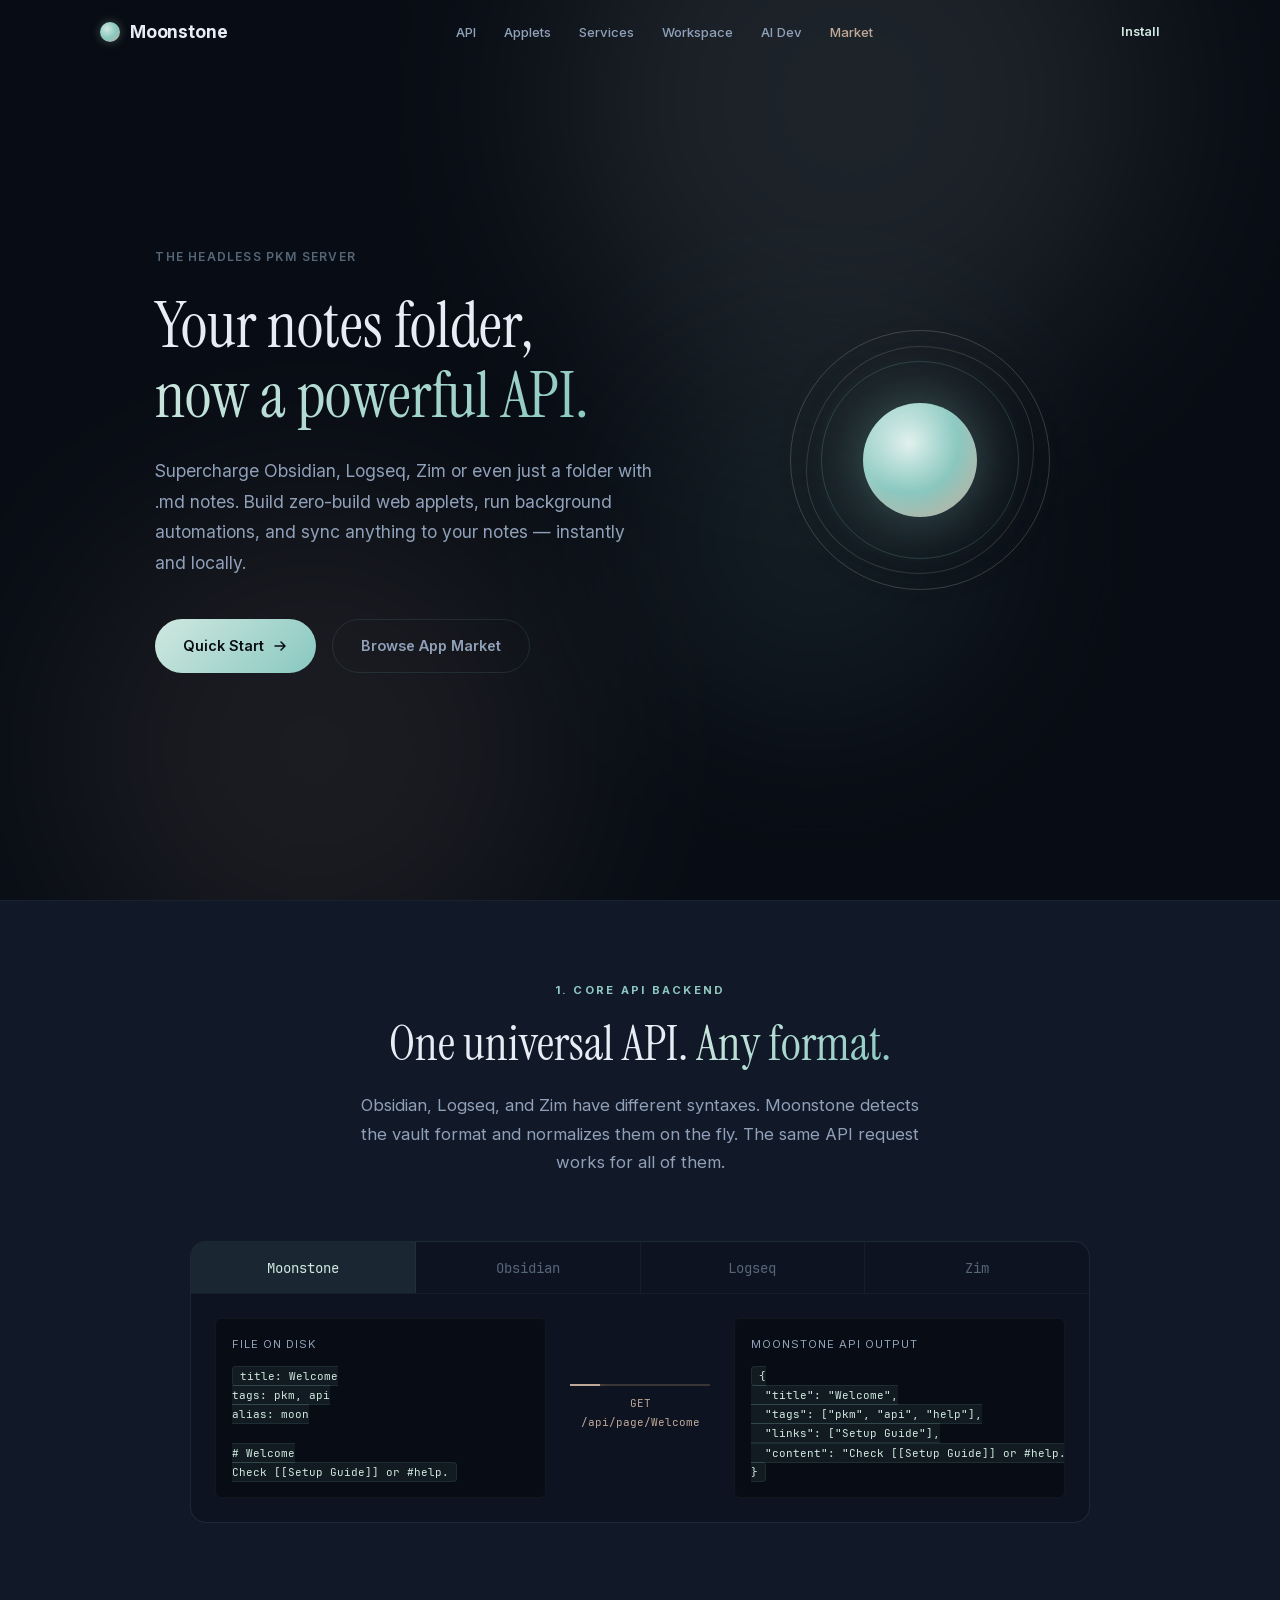
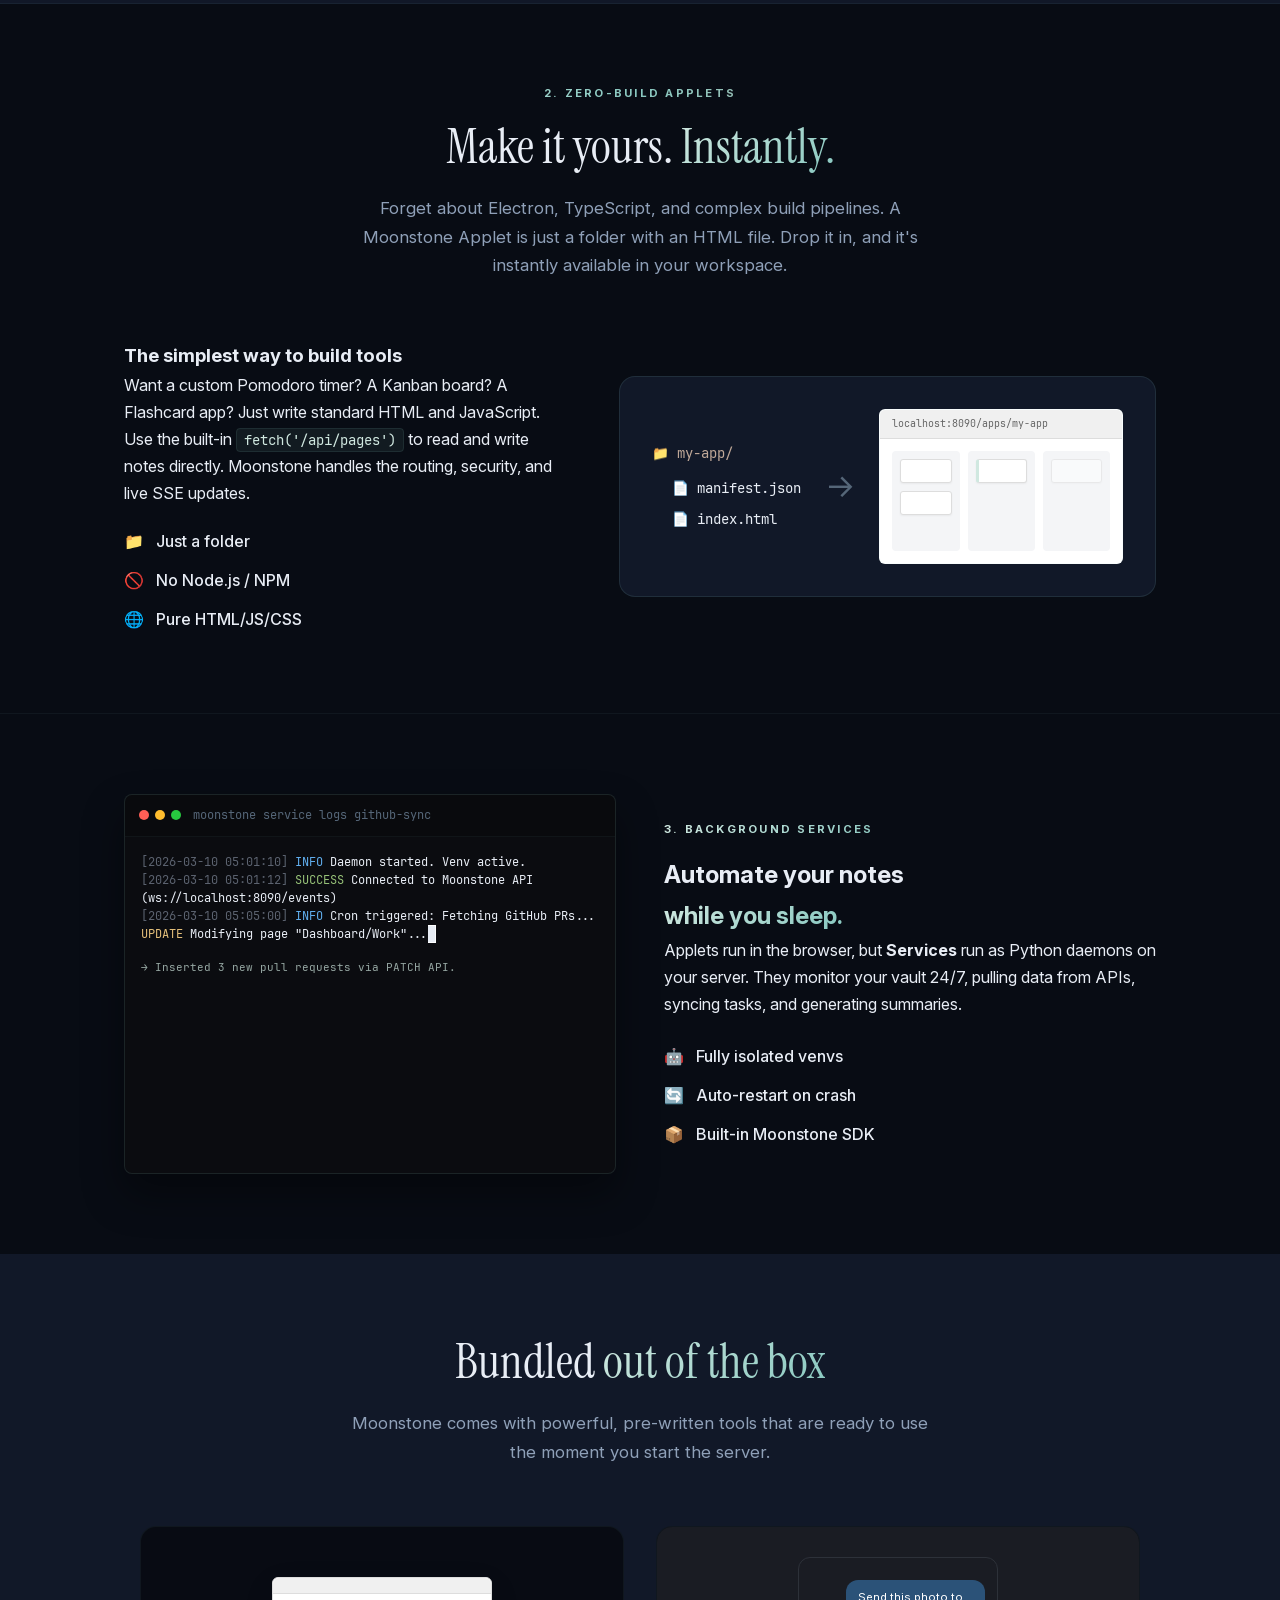
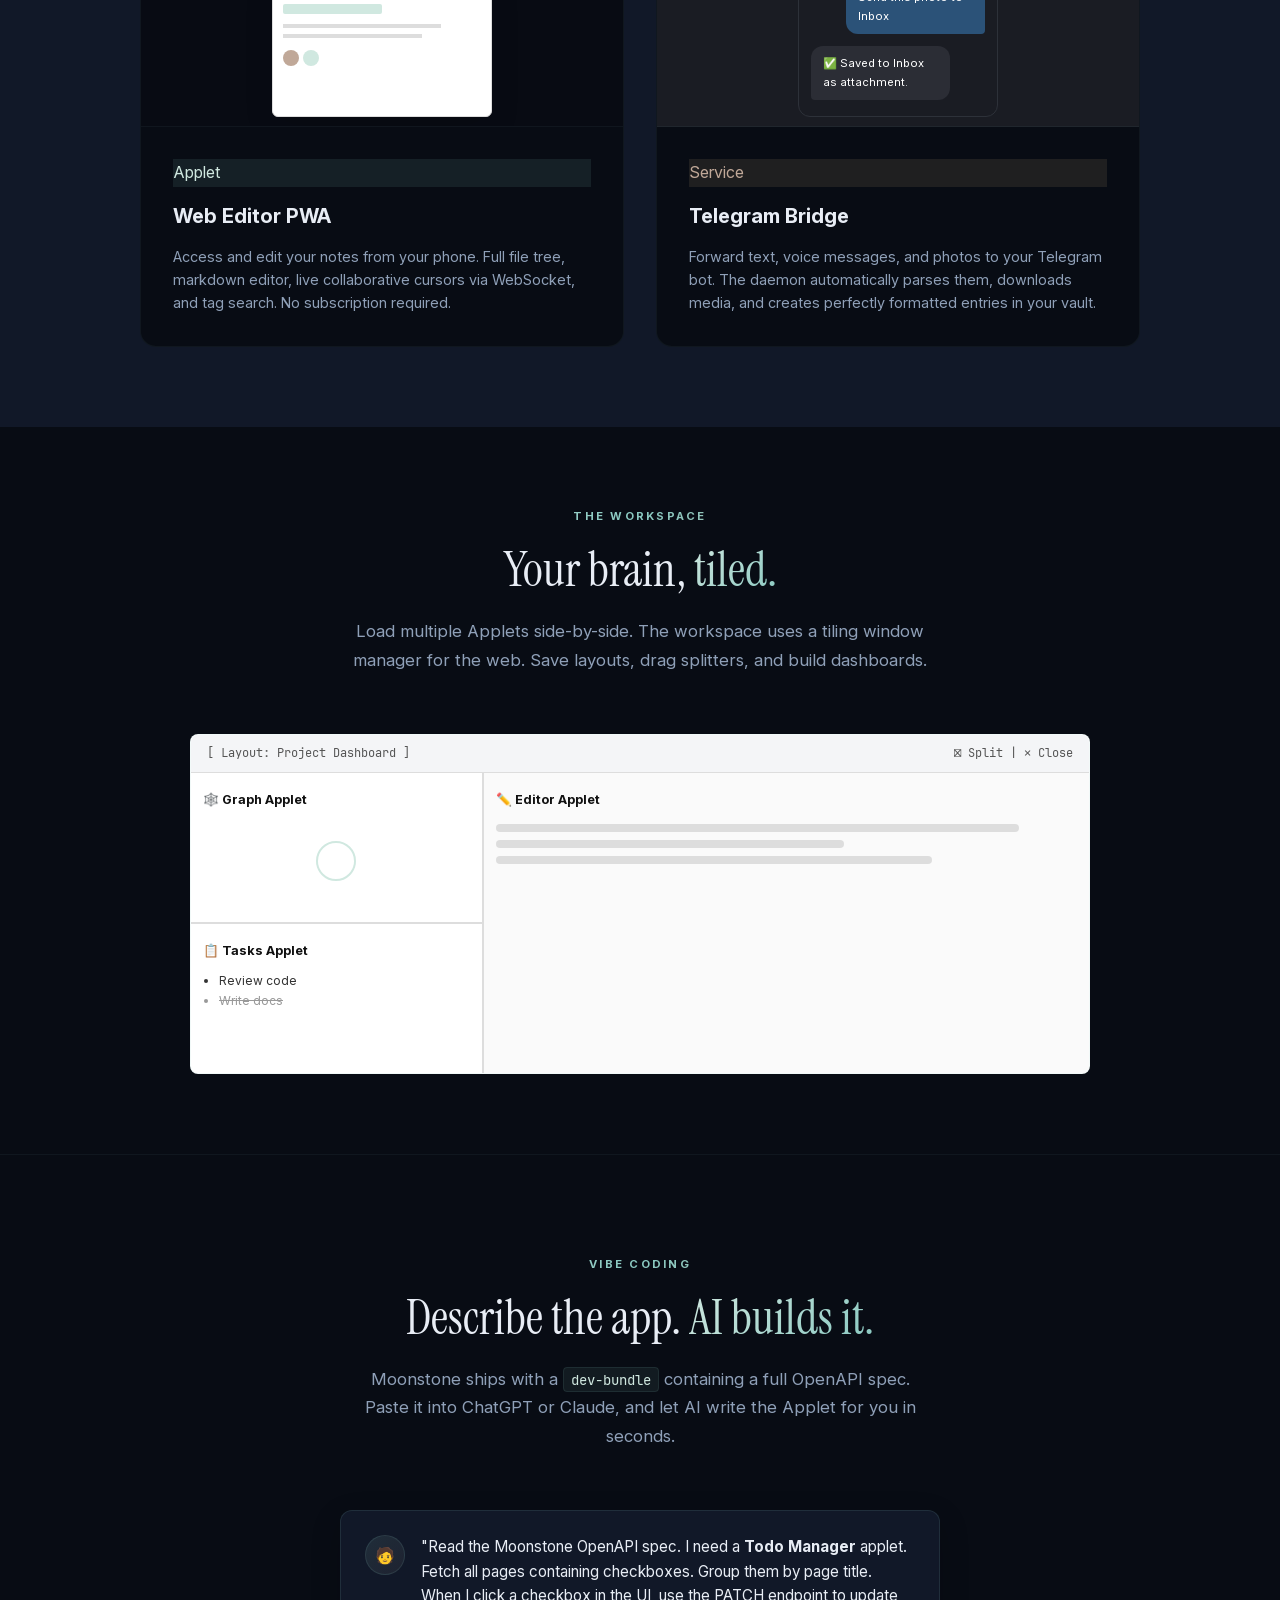
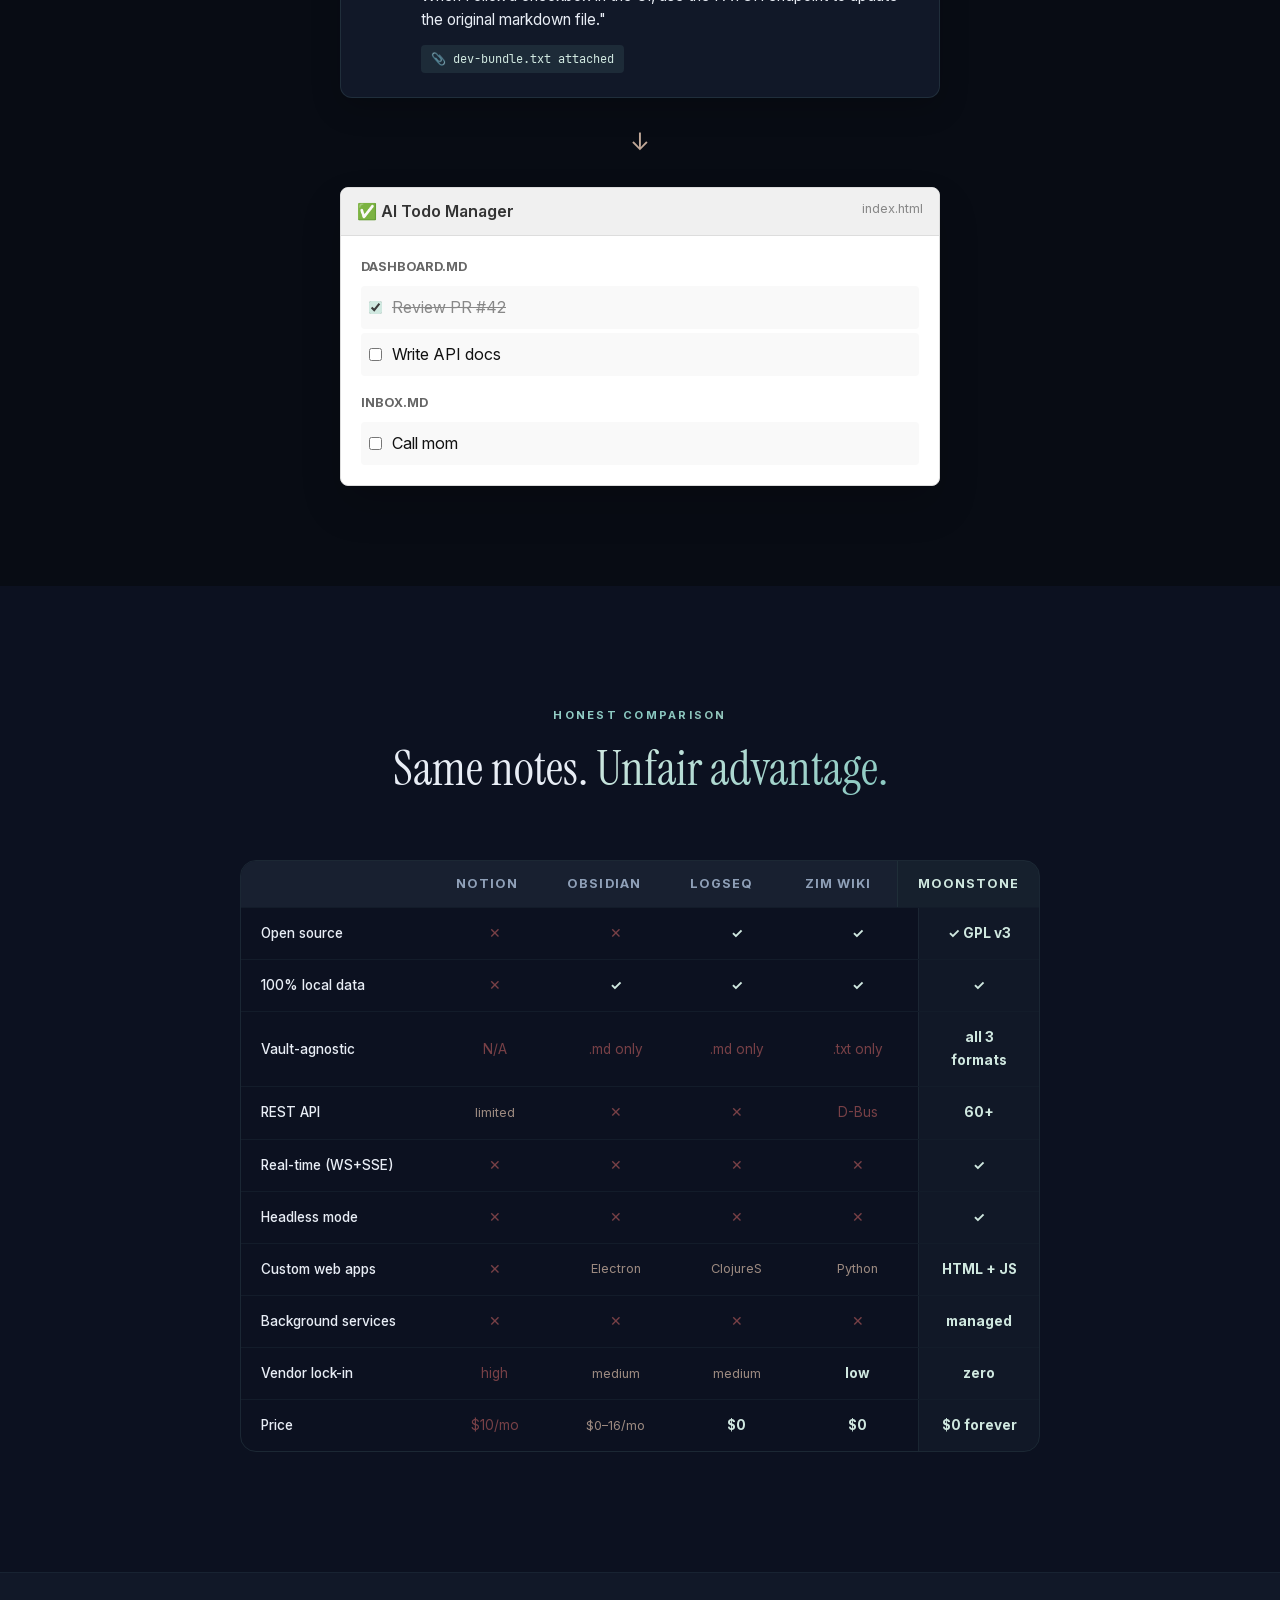
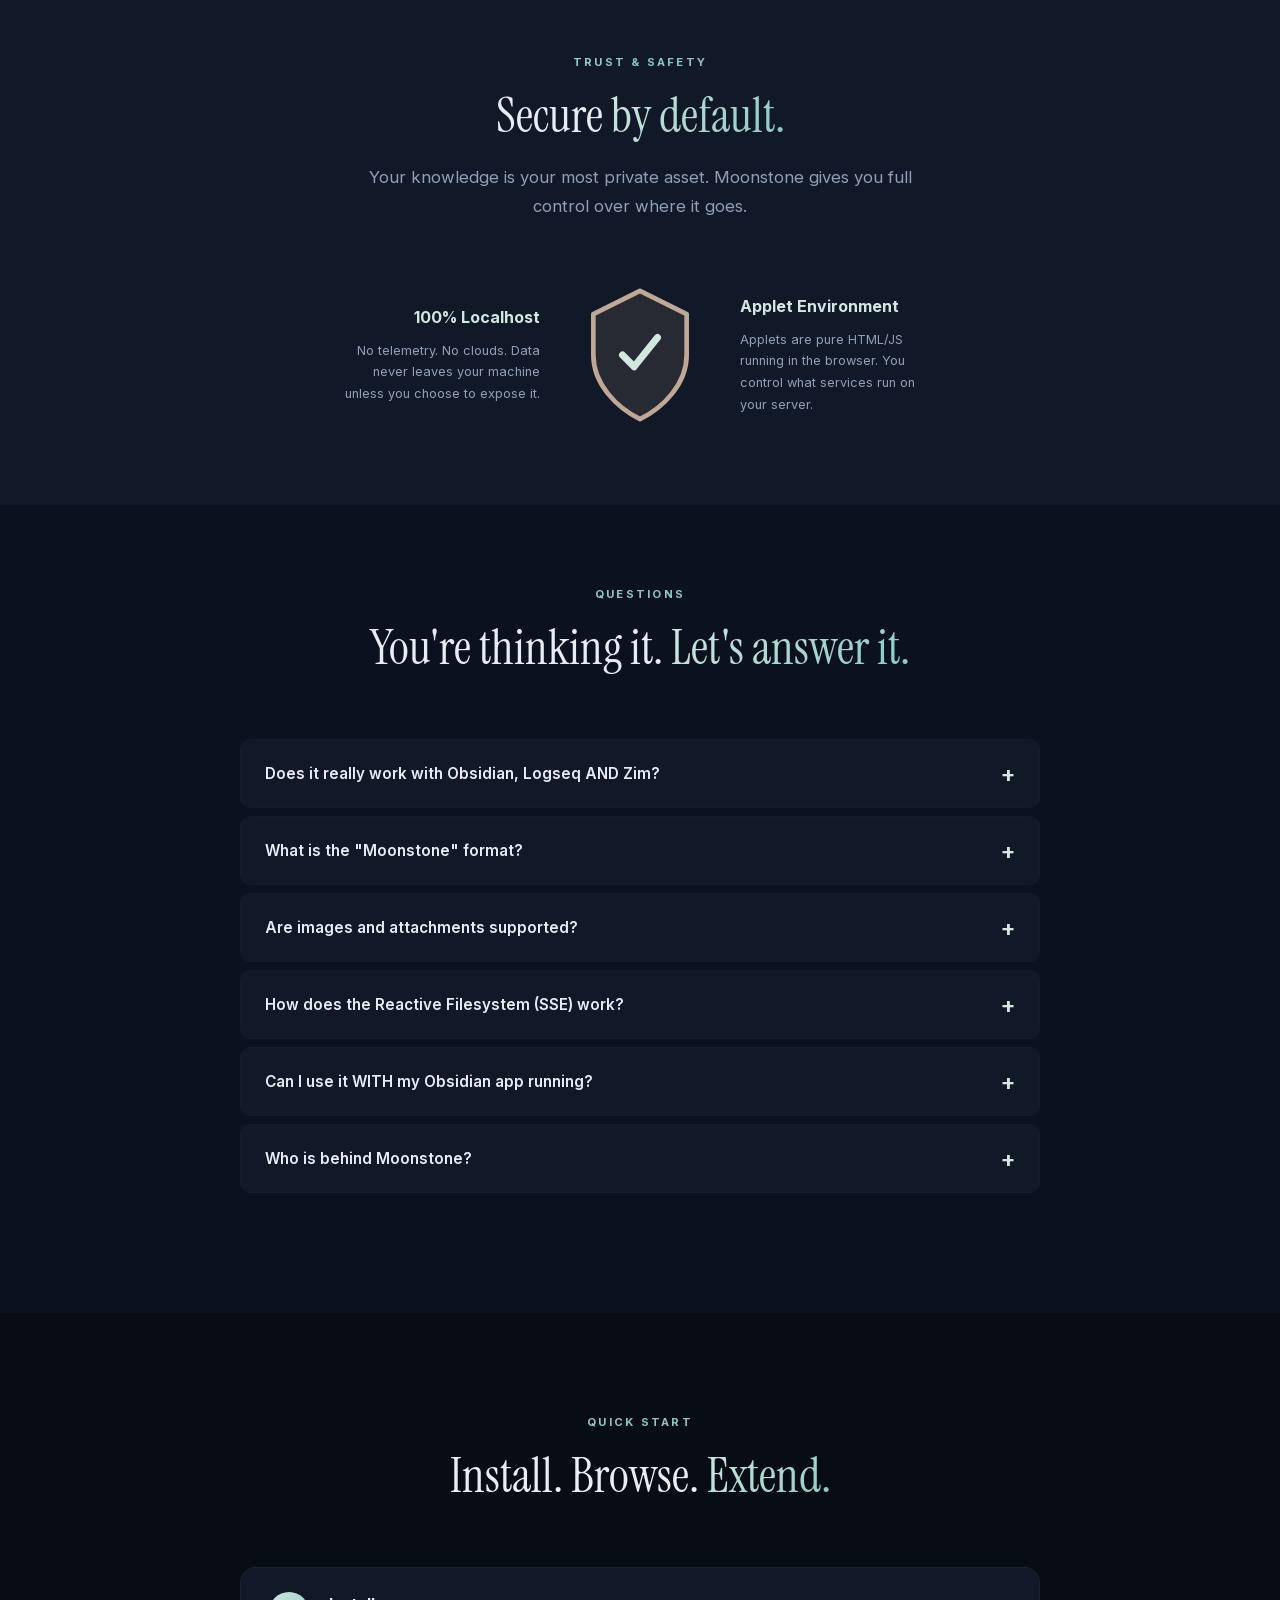
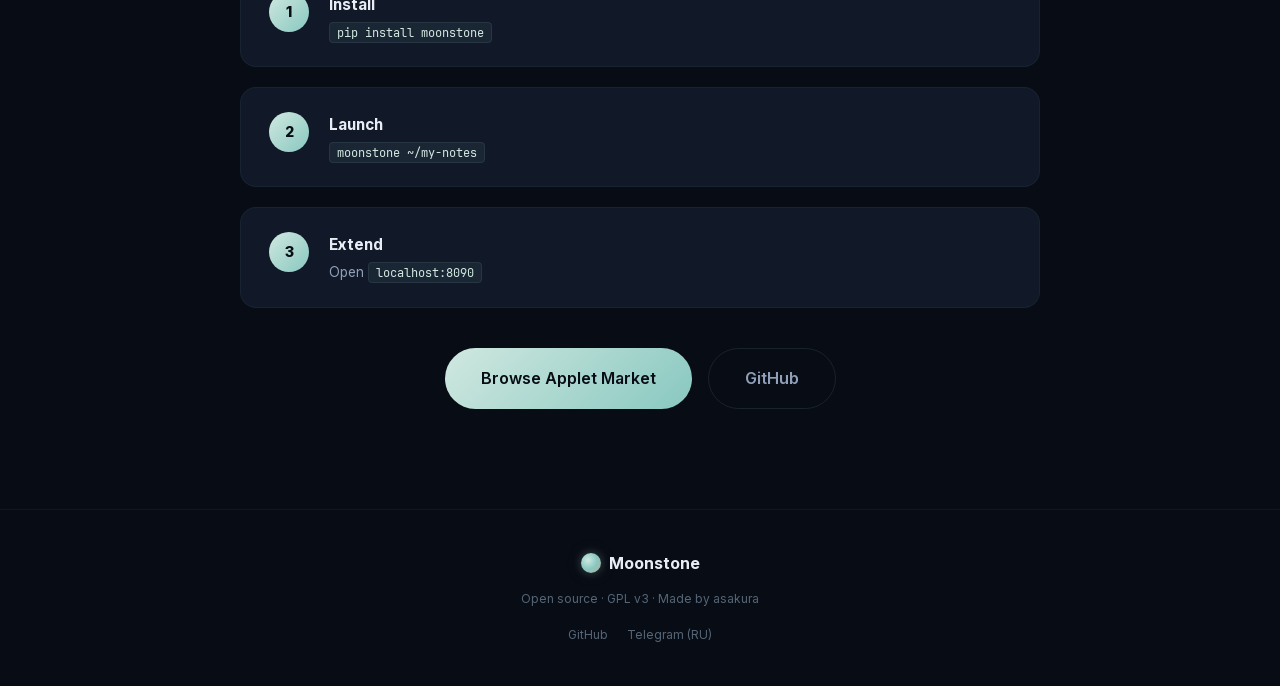
==== index.html @ bc4d9089 "landing page and app market" ====
<!DOCTYPE html>
<html lang="en">
<head>
  <meta charset="UTF-8">
  <meta name="viewport" content="width=device-width, initial-scale=1.0">
  <title>Moonstone — Vault-Agnostic Headless PKM Server</title>
  <meta name="description" content="One REST API for Obsidian, Logseq, and Zim. Headless server with 60+ endpoints, zero-build applets, and background services. Self-hosted, open source, free forever.">
  <link rel="stylesheet" href="css/style.css">
</head>
<body>

  <!-- NAV -->
  <nav class="nav" id="nav">
    <div class="nav-inner">
      <a href="#" class="nav-logo"><span class="moon-mark"></span><span>Moonstone</span></a>
      <ul class="nav-links" id="nav-links">
        <li><a href="#api">API</a></li>
        <li><a href="#applets">Applets</a></li>
        <li><a href="#services">Services</a></li>
        <li><a href="#workspace">Workspace</a></li>
        <li><a href="#ai">AI Dev</a></li>
        <li><a href="market.html" style="color:var(--moon-gold);">Market</a></li>
      </ul>
      <a href="https://github.com/moonstone-app/moonstone" class="nav-cta btn btn-nav">Install</a>
      <button class="nav-toggle" id="nav-toggle" aria-label="Menu">
        <svg viewBox="0 0 24 24"><line x1="3" y1="6" x2="21" y2="6"/><line x1="3" y1="12" x2="21" y2="12"/><line x1="3" y1="18" x2="21" y2="18"/></svg>
      </button>
    </div>
  </nav>

  <!-- HERO (API + APPLETS + SERVICES) -->
  <section class="hero">
    <div class="hero-bg">
      <div class="glow glow--1"></div>
      <div class="glow glow--2"></div>
      <div class="glow glow--3"></div>
    </div>
    <div class="container hero-inner" style="flex-direction: row; text-align: left;">
      <div class="hero-content" style="max-width: 600px;">
        <p class="hero-eyebrow">The Headless PKM Server</p>
        <h1>Your notes folder,<br><span class="shimmer-text">now a powerful API.</span></h1>
        <p class="hero-sub">
          Supercharge Obsidian, Logseq, Zim or even just a folder with .md notes. Build zero-build web applets, run background automations, and sync anything to your notes — instantly and locally.
        </p>
        <div class="hero-actions">
          <a href="#start" class="btn btn-primary">
            Quick Start
            <svg width="16" height="16" viewBox="0 0 16 16" fill="none"><path d="M3 8h10M9 4l4 4-4 4" stroke="currentColor" stroke-width="1.5" stroke-linecap="round" stroke-linejoin="round"/></svg>
          </a>
          <a href="market.html" class="btn btn-ghost">Browse App Market</a>
        </div>
      </div>
      <div class="hero-stone-wrap">
        <div class="moonstone" id="moonstone">
          <div class="stone-ring stone-ring--1"></div>
          <div class="stone-ring stone-ring--2"></div>
          <div class="stone-ring stone-ring--3"></div>
          <div class="stone-core"></div>
          <div class="stone-sheen"></div>
        </div>
      </div>
    </div>
  </section>

  <!-- 1. ОБ API -->
  <section class="format-switcher-sec" id="api">
    <div class="container">
      <div class="section-header reveal">
        <p class="section-label">1. Core API Backend</p>
        <h2 class="section-title">One universal API. <span class="shimmer-text">Any format.</span></h2>
        <p class="section-sub">Obsidian, Logseq, and Zim have different syntaxes. Moonstone detects the vault format and normalizes them on the fly. The same API request works for all of them.</p>
      </div>
      
      <div class="api-switcher reveal">
        <div class="api-switcher-tabs">
          <button class="switcher-tab active" data-format="moonstone">Moonstone</button>
          <button class="switcher-tab" data-format="obsidian">Obsidian</button>
          <button class="switcher-tab" data-format="logseq">Logseq</button>
          <button class="switcher-tab" data-format="zim">Zim</button>
        </div>
        
        <div class="api-switcher-content">
          <div class="api-switcher-file">
            <div class="api-hdr">File on Disk</div>
            <pre class="api-code" id="code-disk"><code>---
tags: [pkm, api]
aliases: [moon]
---
# Welcome
Check [[Setup Guide]] or #help.</code></pre>
          </div>
          <div class="api-switcher-arrow">
            <div class="arrow-path">
               <div class="arrow-dot"></div>
            </div>
            <span>GET /api/page/Welcome</span>
          </div>
          <div class="api-switcher-json">
            <div class="api-hdr">Moonstone API Output</div>
            <pre class="api-code"><code>{
  "title": "Welcome",
  "tags": ["pkm", "api", "help"],
  "links": ["Setup Guide"],
  "content": "Check [[Setup Guide]] or #help."
}</code></pre>
          </div>
        </div>
      </div>
    </div>
  </section>

  <!-- 2. ОБ АППЛЕТАХ -->
  <section class="zero-build-sec" id="applets">
    <div class="container">
      <div class="section-header reveal" style="text-align:center; max-width:800px; margin: 0 auto 60px;">
        <p class="section-label">2. Zero-Build Applets</p>
        <h2 class="section-title">Make it yours. <span class="shimmer-text">Instantly.</span></h2>
        <p class="section-sub">Forget about Electron, TypeScript, and complex build pipelines. A Moonstone Applet is just a folder with an HTML file. Drop it in, and it's instantly available in your workspace.</p>
      </div>
      
      <div class="zero-grid reveal">
        <div class="zero-text">
          <h3>The simplest way to build tools</h3>
          <p>Want a custom Pomodoro timer? A Kanban board? A Flashcard app? Just write standard HTML and JavaScript. Use the built-in <code>fetch('/api/pages')</code> to read and write notes directly. Moonstone handles the routing, security, and live SSE updates.</p>
          <ul class="demo-bullets" style="margin-top:20px;">
            <li><span class="icon">📁</span> Just a folder</li>
            <li><span class="icon">🚫</span> No Node.js / NPM</li>
            <li><span class="icon">🌐</span> Pure HTML/JS/CSS</li>
          </ul>
        </div>
        <div class="zero-anim">
          <div class="zero-folder">
            <div class="folder-icon">📁 my-app/</div>
            <div class="folder-file">📄 manifest.json</div>
            <div class="folder-file">📄 index.html</div>
          </div>
          <div class="zero-arrow">→</div>
          <div class="zero-browser">
            <div class="browser-hdr">localhost:8090/apps/my-app</div>
            <div class="browser-ui">
               <div class="kanban-mock">
                 <div class="k-col"><div class="k-c"></div><div class="k-c"></div></div>
                 <div class="k-col"><div class="k-c k-hl"></div></div>
                 <div class="k-col"><div class="k-c k-dim"></div></div>
               </div>
            </div>
          </div>
        </div>
      </div>
    </div>
  </section>

  <!-- 3. О СЕРВИСАХ -->
  <section class="demo-split" id="services" style="border-top: 1px solid var(--border);">
    <div class="container">
      <div class="demo-split-grid reveal" style="direction: rtl;">
        <!-- Текст справа (direction rtl / ltr hack) -->
        <div class="demo-split-text" style="direction: ltr;">
          <p class="section-label">3. Background Services</p>
          <h2>Automate your notes <br><span class="shimmer-text">while you sleep.</span></h2>
          <p>
            Applets run in the browser, but <strong>Services</strong> run as Python daemons on your server. They monitor your vault 24/7, pulling data from APIs, syncing tasks, and generating summaries.
          </p>
          <ul class="demo-bullets">
            <li><span class="icon">🤖</span> Fully isolated venvs</li>
            <li><span class="icon">🔄</span> Auto-restart on crash</li>
            <li><span class="icon">📦</span> Built-in Moonstone SDK</li>
          </ul>
        </div>
        
        <div class="demo-split-visual" style="direction: ltr;">
          <!-- Сервисный терминал -->
          <div class="demo-window demo-term" style="width: 100%; height: 100%; top:0; left:0; position:relative; background:#0b0c10;">
            <div class="demo-window-hdr"><div class="demo-dots"><span></span><span></span><span></span></div><span>moonstone service logs github-sync</span></div>
            <div class="demo-window-body" style="font-size: 0.75rem;">
              <div class="code-line"><span style="color:#5c6370">[2026-03-10 05:01:10]</span> <span style="color:#61afef">INFO</span> Daemon started. Venv active.</div>
              <div class="code-line"><span style="color:#5c6370">[2026-03-10 05:01:12]</span> <span style="color:#98c379">SUCCESS</span> Connected to Moonstone API (ws://localhost:8090/events)</div>
              <div class="code-line"><span style="color:#5c6370">[2026-03-10 05:05:00]</span> <span style="color:#61afef">INFO</span> Cron triggered: Fetching GitHub PRs...</div>
              <div class="code-line type-anim" style="animation-duration: 3s;"><span style="color:#e5c07b">UPDATE</span> Modifying page "Dashboard/Work"...<span class="cursor">█</span></div>
              <div class="code-line cmd-status" style="animation: appear 3s infinite;">→ Inserted 3 new pull requests via PATCH API.</div>
            </div>
          </div>
        </div>
      </div>
    </div>
  </section>

  <!-- КАРТОЧКИ ОВЕРВЬЮ -->
  <section class="overview-sec" style="padding: 80px 0; background: var(--bg-card);">
    <div class="container">
      <div class="section-header reveal" style="text-align:center; max-width:800px; margin: 0 auto 60px;">
        <h2 class="section-title">Bundled <span class="shimmer-text">out of the box</span></h2>
        <p class="section-sub">Moonstone comes with powerful, pre-written tools that are ready to use the moment you start the server.</p>
      </div>

      <div class="overview-grid reveal">
        <!-- Карточка 1 -->
        <div class="overview-card">
          <div class="overview-visual">
            <div class="mock-browser-mini">
               <div class="mock-hdr"></div>
               <div class="mock-body" style="padding:10px;">
                 <div style="width:50%;height:10px;background:var(--moon-ice);margin-bottom:10px;border-radius:2px;"></div>
                 <div style="width:80%;height:4px;background:#ddd;margin-bottom:6px;"></div>
                 <div style="width:70%;height:4px;background:#ddd;margin-bottom:12px;"></div>
                 <div style="display:flex; gap:4px;">
                    <div style="width:16px;height:16px;background:var(--moon-gold);border-radius:50%;"></div>
                    <div style="width:16px;height:16px;background:var(--moon-ice);border-radius:50%;"></div>
                 </div>
               </div>
            </div>
          </div>
          <div class="overview-info">
            <span class="badge" style="background:rgba(136,200,192,0.1); color:var(--moon-ice);">Applet</span>
            <h3>Web Editor PWA</h3>
            <p>Access and edit your notes from your phone. Full file tree, markdown editor, live collaborative cursors via WebSocket, and tag search. No subscription required.</p>
          </div>
        </div>

        <!-- Карточка 2 -->
        <div class="overview-card">
          <div class="overview-visual" style="background:#1a1c23;">
            <div class="mock-tg-mini">
              <div class="tg-msg tg-out">Send this photo to Inbox</div>
              <div class="tg-msg tg-in">✅ Saved to Inbox as attachment.</div>
            </div>
          </div>
          <div class="overview-info">
            <span class="badge" style="background:rgba(230,190,138,0.1); color:var(--moon-gold);">Service</span>
            <h3>Telegram Bridge</h3>
            <p>Forward text, voice messages, and photos to your Telegram bot. The daemon automatically parses them, downloads media, and creates perfectly formatted entries in your vault.</p>
          </div>
        </div>
      </div>
    </div>
  </section>

  <!-- О WORKSPACE (Тайлы) -->
  <section class="workspace-sec" id="workspace" style="padding: 80px 0;">
    <div class="container">
      <div class="section-header reveal" style="text-align:center; max-width:800px; margin: 0 auto 60px;">
        <p class="section-label">The Workspace</p>
        <h2 class="section-title">Your brain, <span class="shimmer-text">tiled.</span></h2>
        <p class="section-sub">Load multiple Applets side-by-side. The workspace uses a tiling window manager for the web. Save layouts, drag splitters, and build dashboards.</p>
      </div>

      <div class="workspace-visual reveal" style="max-width: 900px; margin: 0 auto; border: 1px solid var(--border-lit); border-radius: 8px; background: #fff; overflow:hidden;">
        <!-- Toolbar -->
        <div style="background: #f4f5f7; padding: 8px 16px; display: flex; justify-content: space-between; border-bottom: 1px solid #ddd; font-family: var(--mono); font-size: 0.75rem; color: #555;">
          <div>[ Layout: Project Dashboard ]</div>
          <div>⊞ Split | ✕ Close</div>
        </div>
        <!-- Grid -->
        <div style="display:flex; height: 300px;">
          <!-- Left Col -->
          <div style="flex: 1; border-right: 2px solid #ddd; display: flex; flex-direction: column;">
            <div style="flex: 1; border-bottom: 2px solid #ddd; padding: 12px;">
              <strong style="font-family:var(--sans); font-size:0.8rem; color:#111;">🕸️ Graph Applet</strong>
              <div style="margin-top:12px; display:flex; justify-content:center; align-items:center; height:60%;">
                <div style="width:40px;height:40px;border-radius:50%;border:2px solid var(--moon-ice);"></div>
              </div>
            </div>
            <div style="flex: 1; padding: 12px;">
              <strong style="font-family:var(--sans); font-size:0.8rem; color:#111;">📋 Tasks Applet</strong>
              <ul style="margin-top:8px; padding-left:16px; font-size:0.75rem; color:#333;"><li>Review code</li><li style="text-decoration:line-through; color:#999;">Write docs</li></ul>
            </div>
          </div>
          <!-- Right Col -->
          <div style="flex: 2; padding: 12px; background: #fafafa;">
             <strong style="font-family:var(--sans); font-size:0.8rem; color:#111;">✏️ Editor Applet</strong>
             <div style="margin-top:12px; width:90%; height:8px; background:#ddd; border-radius:4px;"></div>
             <div style="margin-top:8px; width:60%; height:8px; background:#ddd; border-radius:4px;"></div>
             <div style="margin-top:8px; width:75%; height:8px; background:#ddd; border-radius:4px;"></div>
          </div>
        </div>
      </div>
    </div>
  </section>


  <!-- AI GEN (dev-bundle) -->
  <section class="vibe" id="ai" style="padding: 100px 0; border-top: 1px solid var(--border);">
    <div class="container">
      <div class="section-header reveal" style="text-align:center; max-width:800px; margin: 0 auto;">
        <p class="section-label">Vibe Coding</p>
        <h2 class="section-title">Describe the app. <span class="shimmer-text">AI builds it.</span></h2>
        <p class="section-sub">Moonstone ships with a <code>dev-bundle</code> containing a full OpenAPI spec. Paste it into ChatGPT or Claude, and let AI write the Applet for you in seconds.</p>
      </div>

      <div class="ai-visual-wrap reveal" style="margin-top: 60px; display: flex; flex-direction: column; align-items: center; gap: 24px;">
        <!-- Chat Prompt -->
        <div style="background: var(--bg-card); border: 1px solid var(--border-lit); border-radius: 12px; padding: 24px; max-width: 600px; width: 100%; box-shadow: 0 10px 30px rgba(0,0,0,0.2);">
          <div style="display: flex; gap: 16px; align-items: flex-start;">
            <div class="vibe-avatar" style="width: 40px; height: 40px; font-size: 1rem;">🧑</div>
            <div>
              <p style="font-size: 0.95rem; color: var(--text); line-height: 1.6;">
                "Read the Moonstone OpenAPI spec. I need a <strong>Todo Manager</strong> applet. Fetch all pages containing checkboxes. Group them by page title. When I click a checkbox in the UI, use the PATCH endpoint to update the original markdown file."
              </p>
              <div style="margin-top: 12px; display: inline-flex; align-items: center; gap: 6px; background: rgba(136,200,192,0.1); color: var(--moon-ice); padding: 4px 10px; border-radius: 4px; font-size: 0.75rem; font-family: var(--mono);">
                📎 dev-bundle.txt attached
              </div>
            </div>
          </div>
        </div>
        
        <!-- Arrow -->
        <div style="color: var(--moon-gold); font-size: 1.5rem; animation: slide-down 1.5s infinite;">↓</div>
        
        <!-- Generated Applet Mockup -->
        <div style="background: #fff; border-radius: 8px; border: 1px solid #ddd; max-width: 600px; width: 100%; overflow: hidden; box-shadow: 0 20px 40px rgba(0,0,0,0.15);">
          <div style="background: #f0f0f0; padding: 10px 16px; border-bottom: 1px solid #ddd; font-family: var(--sans); font-weight: 600; color: #333; display: flex; justify-content: space-between;">
            <span>✅ AI Todo Manager</span>
            <span style="font-size: 0.8rem; color: #888; font-weight: normal;">index.html</span>
          </div>
          <div style="padding: 20px; color: #111;">
            <div style="margin-bottom: 16px;">
              <div style="font-size: 0.8rem; color: #666; font-weight: bold; text-transform: uppercase; margin-bottom: 8px;">Dashboard.md</div>
              <label style="display: flex; align-items: center; gap: 10px; padding: 8px; background: #f9f9f9; border-radius: 4px; margin-bottom: 4px; cursor: pointer;">
                <input type="checkbox" checked style="accent-color: var(--moon-ice);"> <span style="text-decoration: line-through; color: #888;">Review PR #42</span>
              </label>
              <label style="display: flex; align-items: center; gap: 10px; padding: 8px; background: #f9f9f9; border-radius: 4px; cursor: pointer;">
                <input type="checkbox"> <span>Write API docs</span>
              </label>
            </div>
            <div>
              <div style="font-size: 0.8rem; color: #666; font-weight: bold; text-transform: uppercase; margin-bottom: 8px;">Inbox.md</div>
              <label style="display: flex; align-items: center; gap: 10px; padding: 8px; background: #f9f9f9; border-radius: 4px; cursor: pointer;">
                <input type="checkbox"> <span>Call mom</span>
              </label>
            </div>
          </div>
        </div>
      </div>
    </div>
  </section>

  <!-- COMPARISON -->
  <section class="compare" id="compare">
    <div class="container">
      <div class="section-header reveal">
        <p class="section-label">Honest comparison</p>
        <h2 class="section-title">Same notes. <span class="shimmer-text">Unfair advantage.</span></h2>
      </div>
      <div class="compare-table compare-table-5col reveal">
        <div class="compare-row compare-header">
          <div class="compare-cell compare-feature"></div>
          <div class="compare-cell">Notion</div>
          <div class="compare-cell">Obsidian</div>
          <div class="compare-cell">Logseq</div>
          <div class="compare-cell">Zim Wiki</div>
          <div class="compare-cell compare-hl">Moonstone</div>
        </div>
        <div class="compare-row"><div class="compare-cell compare-feature">Open source</div><div class="compare-cell"><span class="x">✕</span></div><div class="compare-cell"><span class="x">✕</span></div><div class="compare-cell"><span class="ok">✓</span></div><div class="compare-cell"><span class="ok">✓</span></div><div class="compare-cell compare-hl"><span class="ok">✓ GPL v3</span></div></div>
        <div class="compare-row"><div class="compare-cell compare-feature">100% local data</div><div class="compare-cell"><span class="x">✕</span></div><div class="compare-cell"><span class="ok">✓</span></div><div class="compare-cell"><span class="ok">✓</span></div><div class="compare-cell"><span class="ok">✓</span></div><div class="compare-cell compare-hl"><span class="ok">✓</span></div></div>
        <div class="compare-row"><div class="compare-cell compare-feature">Vault-agnostic</div><div class="compare-cell"><span class="x">N/A</span></div><div class="compare-cell"><span class="x">.md only</span></div><div class="compare-cell"><span class="x">.md only</span></div><div class="compare-cell"><span class="x">.txt only</span></div><div class="compare-cell compare-hl"><span class="ok">all 3 formats</span></div></div>
        <div class="compare-row"><div class="compare-cell compare-feature">REST API</div><div class="compare-cell"><span class="mid">limited</span></div><div class="compare-cell"><span class="x">✕</span></div><div class="compare-cell"><span class="x">✕</span></div><div class="compare-cell"><span class="x">D-Bus</span></div><div class="compare-cell compare-hl"><span class="ok">60+</span></div></div>
        <div class="compare-row"><div class="compare-cell compare-feature">Real-time (WS+SSE)</div><div class="compare-cell"><span class="x">✕</span></div><div class="compare-cell"><span class="x">✕</span></div><div class="compare-cell"><span class="x">✕</span></div><div class="compare-cell"><span class="x">✕</span></div><div class="compare-cell compare-hl"><span class="ok">✓</span></div></div>
        <div class="compare-row"><div class="compare-cell compare-feature">Headless mode</div><div class="compare-cell"><span class="x">✕</span></div><div class="compare-cell"><span class="x">✕</span></div><div class="compare-cell"><span class="x">✕</span></div><div class="compare-cell"><span class="x">✕</span></div><div class="compare-cell compare-hl"><span class="ok">✓</span></div></div>
        <div class="compare-row"><div class="compare-cell compare-feature">Custom web apps</div><div class="compare-cell"><span class="x">✕</span></div><div class="compare-cell"><span class="mid">Electron</span></div><div class="compare-cell"><span class="mid">ClojureS</span></div><div class="compare-cell"><span class="mid">Python</span></div><div class="compare-cell compare-hl"><span class="ok">HTML + JS</span></div></div>
        <div class="compare-row"><div class="compare-cell compare-feature">Background services</div><div class="compare-cell"><span class="x">✕</span></div><div class="compare-cell"><span class="x">✕</span></div><div class="compare-cell"><span class="x">✕</span></div><div class="compare-cell"><span class="x">✕</span></div><div class="compare-cell compare-hl"><span class="ok">managed</span></div></div>
        <div class="compare-row"><div class="compare-cell compare-feature">Vendor lock-in</div><div class="compare-cell"><span class="x">high</span></div><div class="compare-cell"><span class="mid">medium</span></div><div class="compare-cell"><span class="mid">medium</span></div><div class="compare-cell"><span class="ok">low</span></div><div class="compare-cell compare-hl"><span class="ok">zero</span></div></div>
        <div class="compare-row"><div class="compare-cell compare-feature">Price</div><div class="compare-cell"><span class="x">$10/mo</span></div><div class="compare-cell"><span class="mid">$0–16/mo</span></div><div class="compare-cell"><span class="ok">$0</span></div><div class="compare-cell"><span class="ok">$0</span></div><div class="compare-cell compare-hl"><span class="ok">$0 forever</span></div></div>
      </div>
    </div>
  </section>

  <!-- SECURITY (VISUALIZED) -->
  <section class="security-sec" style="padding: 80px 0; background: var(--bg-card); border-top: 1px solid var(--border);">
    <div class="container">
      <div class="section-header reveal" style="text-align:center;">
        <p class="section-label">Trust & Safety</p>
        <h2 class="section-title">Secure <span class="shimmer-text">by default.</span></h2>
        <p class="section-sub">Your knowledge is your most private asset. Moonstone gives you full control over where it goes.</p>
      </div>

      <div class="security-visual reveal" style="max-width: 800px; margin: 40px auto 0; display: flex; align-items: center; justify-content: center; gap: 40px;">
        <div class="sec-box" style="text-align: right; width: 200px;">
          <h4 style="color: var(--moon-ice); margin-bottom: 8px;">100% Localhost</h4>
          <p style="font-size: 0.8rem; color: var(--text-dim);">No telemetry. No clouds. Data never leaves your machine unless you choose to expose it.</p>
        </div>
        
        <div class="sec-shield" style="position: relative; width: 120px; height: 140px; display: flex; align-items: center; justify-content: center;">
          <svg viewBox="0 0 100 120" style="width: 100%; height: 100%; fill: none; stroke: var(--moon-gold); stroke-width: 4; stroke-linejoin: round;">
            <path d="M50 5 L10 25 L10 60 C10 85 30 105 50 115 C70 105 90 85 90 60 L90 25 Z" fill="rgba(230,190,138,0.1)" />
            <path d="M35 60 L45 70 L65 45" stroke="var(--moon-ice)" stroke-width="6" stroke-linecap="round" />
          </svg>
        </div>

        <div class="sec-box" style="text-align: left; width: 200px;">
          <h4 style="color: var(--moon-ice); margin-bottom: 8px;">Applet Environment</h4>
          <p style="font-size: 0.8rem; color: var(--text-dim);">Applets are pure HTML/JS running in the browser. You control what services run on your server.</p>
        </div>
      </div>
    </div>
  </section>

  <!-- FAQ -->
  <section class="faq" id="faq" style="padding-top: 80px;">
    <div class="container">
      <div class="section-header reveal" style="text-align:center;">
        <p class="section-label">Questions</p>
        <h2 class="section-title">You're thinking it. <span class="shimmer-text">Let's answer it.</span></h2>
      </div>
      <div class="faq-list reveal" style="max-width:800px; margin:40px auto 0;">
        <div class="faq-item">
          <button class="faq-q" aria-expanded="false">Does it really work with Obsidian, Logseq AND Zim?</button>
          <div class="faq-a"><p>Yes. Moonstone uses dynamic Profiles to auto-detect the vault format. It normalizes tags, double-bracket links, and metadata on the fly. You can switch from Logseq to Obsidian, and your API scripts will keep working without any changes.</p></div>
        </div>
        <div class="faq-item">
          <button class="faq-q" aria-expanded="false">What is the "Moonstone" format?</button>
          <div class="faq-a"><p>While we support third-party formats, Moonstone also has its own native Plain Text format. It's designed to be the cleanest, most Git-friendly markdown implementation, with explicit frontmatter and strict hierarchical linking. Perfect for purists.</p></div>
        </div>
        <div class="faq-item">
          <button class="faq-q" aria-expanded="false">Are images and attachments supported?</button>
          <div class="faq-a"><p>Absolutely. The <code>/api/attachment</code> endpoint serves media files directly. Applets and Services can upload images, voice memos, and PDFs via standard POST requests, and Moonstone places them in the correct asset folder based on your vault profile.</p></div>
        </div>
        <div class="faq-item">
          <button class="faq-q" aria-expanded="false">How does the Reactive Filesystem (SSE) work?</button>
          <div class="faq-a"><p>Moonstone binds to your OS's native file watcher (inotify on Linux, FSEvents on macOS, ReadDirectoryChanges on Windows) via Python's <code>watchdog</code>. When a file is saved, it pushes a Server-Sent Event (SSE) to connected clients in milliseconds. Zero polling. Zero CPU overhead.</p></div>
        </div>
        <div class="faq-item">
          <button class="faq-q" aria-expanded="false">Can I use it WITH my Obsidian app running?</button>
          <div class="faq-a"><p>Yes. Point Moonstone at your existing vault folder. Keep using Obsidian for local editing. Use Moonstone for the API, Applets, Web Editor, and background automations simultaneously. They sync perfectly.</p></div>
        </div>
        <div class="faq-item">
          <button class="faq-q" aria-expanded="false">Who is behind Moonstone?</button>
          <div class="faq-a">
            <p>Just one indie hacker building products in public. No corporation, no VC funding. I share the entire development process, architectural decisions, further ideas, and growth metrics in the Maker Log. <br><br><a href="https://t.me/asakura201" target="_blank" style="color:var(--moon-gold); font-weight:bold;">Follow the Maker Journey on Telegram (RU) →</a></p>
          </div>
        </div>
      </div>
    </div>
  </section>

  <!-- QUICK START -->
  <section class="start" id="start" style="padding: 100px 0;">
    <div class="container">
      <div class="section-header reveal" style="text-align: center;">
        <p class="section-label">Quick Start</p>
        <h2 class="section-title">Install. Browse. <span class="shimmer-text">Extend.</span></h2>
      </div>
      <div class="start-steps reveal" style="justify-content: center; max-width: 800px; margin: 0 auto;">
        <div class="start-step"><div class="start-num">1</div><div><h4>Install</h4><p><code>pip install moonstone</code></p></div></div>
        <div class="start-step"><div class="start-num">2</div><div><h4>Launch</h4><p><code>moonstone ~/my-notes</code></p></div></div>
        <div class="start-step"><div class="start-num">3</div><div><h4>Extend</h4><p>Open <code>localhost:8090</code></p></div></div>
      </div>
      <div class="start-cta reveal" style="margin-top: 40px;">
        <a href="market.html" class="btn btn-primary btn-lg">Browse Applet Market</a>
        <a href="https://github.com/moonstone-app/moonstone" class="btn btn-ghost btn-lg">GitHub</a>
      </div>
    </div>
  </section>

  <!-- FOOTER -->
  <footer class="footer">
    <div class="container footer-inner">
      <div class="footer-brand"><span class="moon-mark"></span><span>Moonstone</span></div>
      <p class="footer-copy">Open source · GPL v3 · Made by <a href="https://github.com/asakura42" style="color:var(--text-muted)">asakura</a></p>
      <p class="footer-copy" style="margin-top:4px">
        <a href="https://github.com/moonstone-app/moonstone" style="color:var(--text-muted);margin-right:16px">GitHub</a>
        <a href="https://t.me/asakura201" style="color:var(--text-muted)">Telegram (RU)</a>
      </p>
    </div>
  </footer>

  <script src="js/main.js"></script>
</body>
</html>
---- css/style.css ----
/* ============================
   MOONSTONE — Brand CSS
   Teal · Mint · Peach on Deep Navy
   ============================ */

@font-face {
  font-family: 'Inter';
  font-style: normal;
  font-weight: 100 900;
  font-display: swap;
  src: url('../fonts/inter-var.woff2') format('woff2');
}

@font-face {
  font-family: 'JetBrains Mono';
  font-style: normal;
  font-weight: 100 800;
  font-display: swap;
  src: url('../fonts/jetbrains-mono-var.woff2') format('woff2');
}

@font-face {
  font-family: 'Instrument Serif';
  font-style: normal;
  font-weight: 400;
  font-display: swap;
  src: url('../fonts/instrument-serif-regular.woff2') format('woff2');
}

@font-face {
  font-family: 'Instrument Serif';
  font-style: italic;
  font-weight: 400;
  font-display: swap;
  src: url('../fonts/instrument-serif-italic.woff2') format('woff2');
}

*, *::before, *::after { box-sizing: border-box; margin: 0; padding: 0; }

:root {
  --bg:         #080c14;
  --bg-raised:  #0c1120;
  --bg-card:    #111828;
  --surface:    #182030;
  --border:     rgba(136,200,192,.06);
  --border-lit: rgba(136,200,192,.12);

  --text:       #e8edf5;
  --text-dim:   #8fa0b8;
  --text-muted: #556678;

  --moon-silver: #88c8c0;
  --moon-ice:    #d0e8e0;
  --moon-gold:   #c0a898;
  --moon-warm:   #e0d0c8;
  --moon-glow:   #689088;

  --gradient:        linear-gradient(135deg, var(--moon-ice), var(--moon-silver), var(--moon-gold));
  --gradient-subtle: linear-gradient(135deg, rgba(136,200,192,.12), rgba(192,168,152,.08));

  --radius: 16px; --radius-sm: 10px; --radius-xs: 6px;
  --font:  'Inter', -apple-system, BlinkMacSystemFont, sans-serif;
  --serif: 'Instrument Serif', Georgia, serif;
  --mono:  'JetBrains Mono', 'Fira Code', monospace;
  --sans:  'Inter', -apple-system, BlinkMacSystemFont, sans-serif;
  --max-w: 1080px;
  --ease:  cubic-bezier(.4,0,.2,1);
}

html { scroll-behavior: smooth; }
body { font-family: var(--font); background: var(--bg); color: var(--text); line-height: 1.7; -webkit-font-smoothing: antialiased; overflow-x: hidden; }
.container { max-width: var(--max-w); margin: 0 auto; padding: 0 24px; }

a { color: var(--moon-ice); text-decoration: none; transition: color .3s var(--ease); }
a:visited { color: var(--moon-ice); }
a:hover { color: var(--moon-warm); }

code { font-family: var(--mono); font-size: .85em; background: rgba(136,200,192,.08); color: var(--moon-ice); padding: 2px 7px; border-radius: 4px; border: 1px solid rgba(136,200,192,.1); }

/* Shimmer text */
.shimmer-text {
  background: var(--gradient);
  background-size: 200% 200%;
  -webkit-background-clip: text; -webkit-text-fill-color: transparent;
  background-clip: text;
  animation: shimmer 6s ease-in-out infinite;
}
@keyframes shimmer { 0%,100% { background-position: 0% 50%; } 50% { background-position: 100% 50%; } }

/* Moon mark (logo) */
.moon-mark {
  display: inline-block; width: 20px; height: 20px; border-radius: 50%;
  background: radial-gradient(circle at 35% 35%, var(--moon-ice), var(--moon-silver) 50%, var(--moon-gold) 100%);
  box-shadow: 0 0 10px rgba(136,200,192,.3), 0 0 20px rgba(192,168,152,.1);
  flex-shrink: 0;
}

/* --- Sections --- */
section { padding: 120px 0; position: relative; }
.section-label { font-size: .7rem; font-weight: 700; letter-spacing: .2em; text-transform: uppercase; background: var(--gradient); -webkit-background-clip: text; -webkit-text-fill-color: transparent; background-clip: text; margin-bottom: 16px; }
.section-title { font-family: var(--serif); font-size: clamp(2rem,4vw,3rem); font-weight: 400; line-height: 1.15; margin-bottom: 20px; }
.section-sub { font-size: 1.05rem; color: var(--text-dim); max-width: 580px; line-height: 1.7; }
.section-header { text-align: center; margin-bottom: 64px; }
.section-header .section-sub { margin: 0 auto; }

/* --- Buttons --- */
.btn { display: inline-flex; align-items: center; gap: 8px; padding: 14px 28px; border-radius: 100px; font-size: .9rem; font-weight: 600; font-family: var(--font); cursor: pointer; border: none; transition: all .3s var(--ease); text-decoration: none; white-space: nowrap; }
.btn-primary { background: var(--gradient); background-size: 200% 200%; color: #080c14; animation: shimmer 5s ease-in-out infinite; }
.btn-primary:hover { transform: translateY(-2px); box-shadow: 0 8px 40px rgba(136,200,192,.2), 0 4px 20px rgba(192,168,152,.15); color: #080c14; }
.btn-ghost { background: transparent; color: var(--text-dim); border: 1px solid var(--border-lit); }
.btn-ghost:hover { border-color: var(--moon-silver); color: var(--text); transform: translateY(-2px); }
.btn-nav { padding: 8px 20px; font-size: .8rem; }
.btn-lg { padding: 16px 36px; font-size: 1rem; }

/* ============================
   NAV
   ============================ */
.nav { position: fixed; top: 0; left: 0; right: 0; z-index: 100; padding: 0 24px; transition: all .3s var(--ease); }
.nav.scrolled { background: rgba(8,12,20,.85); backdrop-filter: blur(20px); -webkit-backdrop-filter: blur(20px); border-bottom: 1px solid var(--border); }
.nav-inner { max-width: var(--max-w); margin: 0 auto; display: flex; align-items: center; justify-content: space-between; height: 64px; }
.nav-logo { display: flex; align-items: center; gap: 10px; font-size: 1.1rem; font-weight: 700; color: var(--text); text-decoration: none; letter-spacing: -.01em; }
.nav-logo:hover { color: var(--text); }
.nav-links { display: flex; align-items: center; gap: 28px; list-style: none; }
.nav-links a { font-size: .82rem; font-weight: 500; color: var(--text-dim); text-decoration: none; transition: color .3s; }
.nav-links a:hover { color: var(--text); }
.nav-toggle { display: none; background: none; border: none; color: var(--text); cursor: pointer; }
.nav-toggle svg { width: 22px; height: 22px; fill: none; stroke: currentColor; stroke-width: 2; }

/* ============================
   HERO
   ============================ */
.hero { min-height: 100vh; display: flex; align-items: center; padding: 100px 0 80px; position: relative; overflow: hidden; }
.hero-bg { position: absolute; inset: 0; pointer-events: none; }
.glow { position: absolute; border-radius: 50%; filter: blur(100px); opacity: .1; }
.glow--1 { width: 600px; height: 600px; background: var(--moon-ice); top: -200px; right: 10%; animation: drift1 14s ease-in-out infinite; }
.glow--2 { width: 500px; height: 500px; background: var(--moon-gold); bottom: -100px; left: 5%; animation: drift2 18s ease-in-out infinite; }
.glow--3 { width: 350px; height: 350px; background: var(--moon-silver); top: 40%; left: 50%; animation: drift3 10s ease-in-out infinite; }
@keyframes drift1 { 0%,100% { transform: translate(0,0); } 50% { transform: translate(-30px,25px); } }
@keyframes drift2 { 0%,100% { transform: translate(0,0); } 50% { transform: translate(40px,-30px); } }
@keyframes drift3 { 0%,100% { transform: translate(0,0) scale(1); } 50% { transform: translate(-20px,15px) scale(1.1); } }

.hero-inner { display: grid; grid-template-columns: 1.1fr .9fr; gap: 60px; align-items: center; position: relative; z-index: 1; }
.hero-eyebrow { font-size: .75rem; font-weight: 600; letter-spacing: .1em; color: var(--text-muted); text-transform: uppercase; margin-bottom: 24px; }
.hero h1 { font-family: var(--serif); font-size: clamp(2.5rem,5.5vw,4rem); font-weight: 400; line-height: 1.1; margin-bottom: 24px; }
.hero-sub { font-size: 1.1rem; color: var(--text-dim); max-width: 500px; margin-bottom: 40px; line-height: 1.75; }
.hero-sub em { color: var(--text); font-style: normal; font-weight: 600; }
.hero-actions { display: flex; gap: 16px; flex-wrap: wrap; }

/* Moonstone gem */
.hero-stone-wrap { display: flex; align-items: center; justify-content: center; }
.moonstone { position: relative; width: 260px; height: 260px; animation: stone-float 8s ease-in-out infinite; }
@keyframes stone-float { 0%,100% { transform: translateY(0); } 50% { transform: translateY(-12px); } }

.stone-core {
  position: absolute; inset: 28%; border-radius: 50%;
  background: radial-gradient(circle at 40% 35%, #e0f0ec, var(--moon-silver) 50%, var(--moon-gold) 100%);
  box-shadow: 0 0 60px rgba(136,200,192,.35), 0 0 120px rgba(192,168,152,.1), inset 0 0 30px rgba(255,255,255,.1);
}
.stone-sheen {
  position: absolute; inset: 28%; border-radius: 50%;
  background: linear-gradient(135deg, rgba(255,255,255,.25) 0%, transparent 50%, rgba(192,168,152,.1) 100%);
  animation: sheen-rotate 12s linear infinite;
}
@keyframes sheen-rotate { 0% { transform: rotate(0deg); } 100% { transform: rotate(360deg); } }

.stone-ring { position: absolute; border-radius: 50%; border: 1px solid; opacity: .2; }
.stone-ring--1 { inset: 0; border-color: var(--moon-ice); animation: ring-pulse 6s ease-in-out infinite; }
.stone-ring--2 { inset: 12%; border-color: var(--moon-silver); animation: ring-pulse 6s ease-in-out infinite 2s; }
.stone-ring--3 { inset: 6%; border-color: var(--moon-gold); border-radius: 50% 50% 50% 50% / 55% 45% 55% 45%; animation: ring-pulse 6s ease-in-out infinite 4s; }
@keyframes ring-pulse { 0%,100% { opacity: .1; transform: scale(1); } 50% { opacity: .4; transform: scale(1.04); } }

/* ============================
   RIBBON
   ============================ */
.ribbon { padding: 32px 0; border-top: 1px solid var(--border); border-bottom: 1px solid var(--border); background: var(--bg-raised); }
.ribbon-inner { display: flex; align-items: center; justify-content: center; gap: 40px; flex-wrap: wrap; }
.ribbon-stat { text-align: center; }
.ribbon-val { display: block; font-family: var(--serif); font-size: 2rem; background: var(--gradient); -webkit-background-clip: text; -webkit-text-fill-color: transparent; background-clip: text; line-height: 1; margin-bottom: 4px; }
.ribbon-label { font-size: .75rem; color: var(--text-muted); font-weight: 500; }
.ribbon-divider { width: 1px; height: 40px; background: var(--border-lit); }

/* ============================
   COMPARE
   ============================ */
.compare { background: var(--bg-raised); }
.compare-table { max-width: 800px; margin: 0 auto; border: 1px solid var(--border-lit); border-radius: var(--radius); overflow: hidden; }
.compare-row { display: grid; grid-template-columns: 1.6fr 1fr 1fr 1fr 1fr; border-bottom: 1px solid var(--border); }
.compare-table-5col .compare-row { grid-template-columns: 1.6fr 1fr 1fr 1fr 1fr 1fr; }
.compare-row:last-child { border-bottom: none; }
.compare-cell { padding: 14px 20px; font-size: .85rem; display: flex; align-items: center; justify-content: center; text-align: center; color: var(--text-dim); }
.compare-feature { justify-content: flex-start; color: var(--text); font-weight: 500; }
.compare-header .compare-cell { font-weight: 700; font-size: .8rem; text-transform: uppercase; letter-spacing: .08em; color: var(--text-dim); background: var(--surface); padding: 12px 20px; }
.compare-hl { background: rgba(136,200,192,.04); border-left: 1px solid rgba(136,200,192,.08); }
.compare-header .compare-hl { background: rgba(136,200,192,.08) !important; color: var(--moon-ice) !important; }
.ok { color: var(--moon-ice); font-weight: 700; }
.x { color: #c06060; opacity: .6; }
.mid { color: var(--moon-gold); font-size: .8rem; opacity: .8; }

/* ============================
   VIBE CODING
   ============================ */
.vibe { background: var(--bg); }
.vibe-cards { display: grid; grid-template-columns: repeat(3,1fr); gap: 24px; }
.vibe-card { background: var(--bg-card); border: 1px solid var(--border); border-radius: var(--radius); padding: 32px 28px; display: flex; flex-direction: column; gap: 24px; transition: all .3s var(--ease); position: relative; overflow: hidden; }
.vibe-card::before { content: ''; position: absolute; top: 0; left: 0; right: 0; height: 2px; background: var(--gradient); background-size: 200% 200%; opacity: 0; transition: opacity .3s; animation: shimmer 4s ease-in-out infinite; }
.vibe-card:hover { border-color: rgba(136,200,192,.12); transform: translateY(-4px); box-shadow: 0 16px 48px rgba(0,0,0,.3); }
.vibe-card:hover::before { opacity: 1; }
.vibe-prompt { display: flex; gap: 12px; align-items: flex-start; }
.vibe-avatar { flex-shrink: 0; width: 32px; height: 32px; border-radius: 50%; background: var(--gradient-subtle); border: 1px solid var(--border-lit); display: flex; align-items: center; justify-content: center; font-size: .65rem; font-weight: 700; color: var(--moon-ice); }
.vibe-prompt p { font-size: .85rem; color: var(--text-dim); font-style: italic; line-height: 1.6; }
.vibe-result { display: flex; gap: 14px; align-items: flex-start; padding: 16px; background: rgba(136,200,192,.04); border-radius: var(--radius-sm); border: 1px solid rgba(136,200,192,.06); }
.vibe-icon { font-size: 1.6rem; flex-shrink: 0; }
.vibe-result h4 { font-size: .9rem; font-weight: 700; margin-bottom: 4px; }
.vibe-result p { font-size: .8rem; color: var(--text-dim); line-height: 1.5; }
.vibe-cost { font-size: .7rem; font-family: var(--mono); color: var(--moon-gold); opacity: .7; text-align: right; margin-top: auto; }

/* ============================
   SHOWCASE (Apps & Services — browser mockup)
   ============================ */
.showcase { max-width: 960px; margin: 0 auto; }

.showcase-tabs { display: flex; gap: 4px; margin-bottom: 20px; justify-content: center; }
.showcase-tab {
  display: flex; align-items: center; gap: 8px; padding: 12px 24px;
  font-family: var(--font); font-size: .85rem; font-weight: 600;
  color: var(--text-dim); background: var(--bg-card); border: 1px solid var(--border);
  border-radius: 100px; cursor: pointer; transition: all .3s var(--ease);
}
.showcase-tab:hover { border-color: var(--border-lit); color: var(--text); }
.showcase-tab.active { background: rgba(136,200,192,.08); border-color: var(--moon-silver); color: var(--moon-ice); }
.showcase-tab-icon { font-size: 1.1rem; }

/* Browser chrome */
.browser-frame {
  border: 1px solid var(--border-lit); border-radius: var(--radius); overflow: hidden;
  box-shadow: 0 20px 60px rgba(0,0,0,.4), 0 0 0 1px rgba(136,200,192,.04);
}
.browser-chrome {
  display: flex; align-items: center; gap: 12px; padding: 10px 16px;
  background: var(--surface); border-bottom: 1px solid var(--border);
}
.browser-dots { display: flex; gap: 6px; }
.browser-dots span { width: 10px; height: 10px; border-radius: 50%; }
.browser-dots span:nth-child(1) { background: #ff5f57; }
.browser-dots span:nth-child(2) { background: #ffbd2e; }
.browser-dots span:nth-child(3) { background: #28c840; }
.browser-url {
  flex: 1; padding: 5px 14px; font-family: var(--mono); font-size: .72rem;
  color: var(--text-muted); background: var(--bg); border-radius: var(--radius-xs);
  border: 1px solid var(--border);
}

/* Viewport */
.browser-viewport {
  position: relative; background: var(--bg); min-height: 380px; overflow: hidden;
}
.fake-ui { display: none; position: absolute; inset: 0; animation: showcase-fade .5s var(--ease); }
.fake-ui.active { display: block; }
@keyframes showcase-fade { from { opacity: 0; } to { opacity: 1; } }

/* --- FAKE GRAPH --- */
.fake-graph { position: relative; width: 100%; height: 100%; }
.fake-node {
  position: absolute; transform: translate(-50%,-50%);
  padding: 6px 14px; border-radius: 100px; font-size: .7rem; font-weight: 600;
  background: var(--bg-card); border: 1px solid var(--border-lit); color: var(--text-dim);
  transition: all .3s; z-index: 1; white-space: nowrap;
}
.fake-node:hover { border-color: var(--moon-ice); color: var(--moon-ice); transform: translate(-50%,-50%) scale(1.1); }
.fn-hub { background: rgba(136,200,192,.12); border-color: var(--moon-silver); color: var(--moon-ice); font-size: .8rem; padding: 8px 18px; }
.fake-edges { position: absolute; inset: 0; width: 100%; height: 100%; z-index: 0; }
.fake-edges line { stroke: rgba(136,200,192,.12); stroke-width: .3; }

/* --- FAKE KANBAN --- */
.fake-kanban { display: grid; grid-template-columns: 1fr 1fr 1fr; gap: 12px; padding: 20px; height: 100%; align-content: start; }
.fk-col { display: flex; flex-direction: column; gap: 8px; }
.fk-head { font-size: .75rem; font-weight: 700; color: var(--text-dim); padding: 8px 12px; border-bottom: 1px solid var(--border); margin-bottom: 4px; }
.fk-card {
  padding: 10px 14px; font-size: .75rem; color: var(--text-dim); line-height: 1.5;
  background: var(--bg-card); border: 1px solid var(--border); border-radius: var(--radius-xs);
  transition: all .2s;
}
.fk-card:hover { border-color: var(--border-lit); transform: translateY(-2px); }
.fk-hl { border-left: 3px solid var(--moon-ice); color: var(--text); }
.fk-done { opacity: .5; text-decoration: line-through; }
.fk-dim { opacity: .6; }

/* --- FAKE EDITOR --- */
.fake-editor { display: grid; grid-template-columns: 160px 1fr; height: 100%; }
.fe-sidebar {
  padding: 16px 0; border-right: 1px solid var(--border); background: var(--bg-raised);
  display: flex; flex-direction: column; gap: 2px;
}
.fe-page {
  padding: 8px 16px; font-size: .72rem; color: var(--text-muted); cursor: default;
  border-left: 2px solid transparent; transition: all .2s;
}
.fe-page.active { color: var(--moon-ice); border-left-color: var(--moon-ice); background: rgba(136,200,192,.04); }
.fe-content { padding: 24px; display: flex; flex-direction: column; gap: 6px; }
.fe-line { font-size: .8rem; color: var(--text-dim); line-height: 1.7; font-family: var(--font); }
.fe-h1 { font-family: var(--serif); font-size: 1.3rem; color: var(--text); }
.fe-bold { font-weight: 700; color: var(--text); }
.fe-dim { opacity: .5; }
.fe-cursor { font-weight: 300; }
.fe-cursor-1 { color: #4fc3f7; animation: blink 1s step-end infinite; }
.fe-cursor-2 { color: #f48fb1; animation: blink 1s step-end infinite .5s; }
@keyframes blink { 50% { opacity: 0; } }

/* --- FAKE TELEGRAM --- */
.fake-tg { padding: 24px; height: 100%; display: flex; align-items: center; }
.ftg-chat { display: flex; flex-direction: column; gap: 12px; width: 100%; max-width: 560px; margin: 0 auto; }
.ftg-msg { display: flex; flex-direction: column; gap: 4px; }
.ftg-user { align-items: flex-end; }
.ftg-bot { align-items: flex-start; }
.ftg-bubble {
  max-width: 80%; padding: 10px 16px; border-radius: 14px; font-size: .78rem;
  line-height: 1.5; color: var(--text);
}
.ftg-user .ftg-bubble { background: rgba(136,200,192,.1); border-bottom-right-radius: 4px; }
.ftg-bot .ftg-bubble { background: rgba(192,168,152,.08); border: 1px solid rgba(192,168,152,.12); border-bottom-left-radius: 4px; }
.ftg-time { font-size: .6rem; color: var(--text-muted); font-family: var(--mono); }
.ftg-meta { font-size: .7rem; color: var(--moon-gold); opacity: .8; }

/* ---- Workspace (Tiling) ---- */
.fake-ws { display:flex; flex-direction:column; height:100%; background:var(--bg-deep,var(--bg)); }
.fws-toolbar { display:flex; justify-content:space-between; align-items:center; padding:6px 12px; background:rgba(255,255,255,.04); border-bottom:1px solid rgba(255,255,255,.08); gap:8px; flex-shrink:0; }
.fws-toolbar-left, .fws-toolbar-right { display:flex; align-items:center; gap:8px; }
.fws-preset-btn { font-size:.7rem; padding:3px 10px; border-radius:4px; background:rgba(136,200,192,.15); color:var(--moon-ice); cursor:default; white-space:nowrap; }
.fws-preset-btn.fws-dim { background:rgba(255,255,255,.06); color:rgba(255,255,255,.4); }
.fws-save-btn { font-size:.7rem; padding:3px 10px; border-radius:4px; background:rgba(255,255,255,.08); color:rgba(255,255,255,.5); cursor:default; }
.fws-status { font-size:.65rem; color:rgba(255,255,255,.35); }
.fws-tiles { flex:1; display:flex; flex-direction:column; padding:4px; gap:0; min-height:0; }
.fws-row { display:flex; gap:0; min-height:0; }
.fws-row-top { flex:1.2; }
.fws-row-bottom { flex:.8; }
.fws-splitter-v { width:3px; background:rgba(255,255,255,.1); cursor:col-resize; flex-shrink:0; border-radius:2px; margin:0 1px; }
.fws-splitter-h { height:3px; background:rgba(255,255,255,.1); cursor:row-resize; flex-shrink:0; border-radius:2px; margin:1px 0; }
.fws-panel { flex:1; display:flex; flex-direction:column; background:rgba(255,255,255,.03); border:1px solid rgba(255,255,255,.07); border-radius:4px; overflow:hidden; min-width:0; min-height:0; }
.fws-panel-full { width:100%; }
.fws-panel-hdr { display:flex; justify-content:space-between; align-items:center; padding:4px 8px; font-size:.65rem; color:rgba(255,255,255,.6); background:rgba(255,255,255,.04); border-bottom:1px solid rgba(255,255,255,.06); flex-shrink:0; }
.fws-panel-acts { color:rgba(255,255,255,.25); font-size:.6rem; letter-spacing:4px; }
.fws-panel-body { flex:1; position:relative; overflow:hidden; padding:6px; }
.fws-mini-graph { position:relative; }
.fws-dot { position:absolute; width:6px; height:6px; border-radius:50%; background:var(--moon-ice); opacity:.6; }
.fws-dot-hl { background:var(--moon-gold); opacity:1; width:8px; height:8px; box-shadow:0 0 6px var(--moon-gold); }
.fws-lines { position:absolute; inset:0; width:100%; height:100%; }
.fws-lines line { stroke:rgba(255,255,255,.12); stroke-width:.5; }
.fws-mini-kanban { display:flex; gap:4px; height:100%; }
.fws-mk-col { flex:1; display:flex; flex-direction:column; gap:3px; }
.fws-mk-h { font-size:.55rem; color:rgba(255,255,255,.35); text-align:center; margin-bottom:2px; }
.fws-mk-c { height:10px; border-radius:3px; background:rgba(255,255,255,.08); }
.fws-mk-c.fws-mk-hl { background:var(--moon-ice); opacity:.5; }
.fws-mk-c.fws-mk-done { background:rgba(255,255,255,.04); opacity:.5; }
.fws-mini-editor { font-size:.65rem; color:rgba(255,255,255,.5); line-height:1.6; }
.fws-me-h { color:var(--moon-ice); font-weight:600; font-size:.75rem; }
.fws-me-dim { opacity:.4; }
.fws-me-cursor { color:var(--moon-gold); animation:blink .8s step-end infinite; }

/* Info below browser */
.showcase-info-below { padding: 24px 0 0; text-align: center; }
.showcase-panel { display: none; flex-direction: column; gap: 12px; align-items: center; animation: showcase-fade .4s var(--ease); }
.showcase-panel.active { display: flex; }
.showcase-panel h3 {
  font-family: var(--serif); font-size: 1.3rem; font-weight: 400;
  background: var(--gradient); -webkit-background-clip: text; -webkit-text-fill-color: transparent; background-clip: text;
}
.showcase-panel p { font-size: .88rem; color: var(--text-dim); line-height: 1.7; max-width: 640px; }
.showcase-tools { display: flex; flex-wrap: wrap; gap: 8px; justify-content: center; }
.showcase-tool {
  display: inline-flex; align-items: center; gap: 4px; padding: 5px 12px;
  font-size: .72rem; font-weight: 600; background: rgba(136,200,192,.06);
  color: var(--moon-silver); border-radius: 100px; border: 1px solid rgba(136,200,192,.08);
}

@media (max-width: 640px) {
  .showcase-tabs { flex-wrap: wrap; gap: 6px; }
  .showcase-tab { flex: 1 1 45%; font-size: .78rem; padding: 10px 14px; justify-content: center; }
  .browser-viewport { min-height: 280px; }
  .fake-editor { grid-template-columns: 1fr; }
  .fe-sidebar { display: none; }
  .fake-kanban { grid-template-columns: 1fr; }
}

/* ============================
   DEVELOPER EXPERIENCE
   ============================ */
.dx { background: var(--bg-raised); }
.dx-grid { display: grid; grid-template-columns: repeat(3,1fr); gap: 20px; }
.dx-card { padding: 32px 28px; background: var(--bg-card); border: 1px solid var(--border); border-radius: var(--radius); transition: all .3s var(--ease); }
.dx-card:hover { border-color: var(--border-lit); transform: translateY(-3px); box-shadow: 0 12px 36px rgba(0,0,0,.2); }
.dx-icon { font-size: 1.8rem; margin-bottom: 16px; }
.dx-card h4 { font-size: .95rem; font-weight: 700; margin-bottom: 8px; }
.dx-card p { font-size: .85rem; color: var(--text-dim); line-height: 1.6; }

/* ============================
   ARCHITECTURE
   ============================ */
.arch { background: var(--bg); overflow: hidden; }
.arch-diagram { display: flex; align-items: center; justify-content: center; flex-wrap: wrap; }
.arch-node { display: flex; flex-direction: column; align-items: center; gap: 10px; padding: 28px; background: var(--bg-card); border: 1px solid var(--border-lit); border-radius: var(--radius); min-width: 140px; font-size: .85rem; font-weight: 600; }
.arch-emoji { font-size: 1.6rem; }
.arch-bridge { display: flex; align-items: center; padding: 0 8px; }
.arch-line { width: 48px; height: 2px; background: var(--gradient); background-size: 200% 200%; animation: shimmer 4s ease-in-out infinite; }
.arch-core { display: flex; align-items: center; gap: 8px; padding: 14px 24px; background: var(--surface); border: 1px solid var(--border-lit); border-radius: 100px; font-size: .85rem; font-weight: 700; white-space: nowrap; box-shadow: 0 0 40px rgba(136,200,192,.08); }
.arch-targets { display: flex; flex-direction: column; gap: 8px; }
.arch-target { display: flex; align-items: center; gap: 10px; padding: 12px 20px; background: var(--bg-card); border: 1px solid var(--border); border-radius: var(--radius-sm); font-size: .8rem; font-weight: 500; color: var(--text-dim); transition: all .3s var(--ease); }
.arch-target:hover { border-color: var(--border-lit); color: var(--text); transform: translateX(4px); }
.arch-target .arch-emoji { font-size: 1.1rem; }

/* ============================
   MOONSTONE MARKET
   ============================ */
.market { background: var(--bg-raised); }
.badge-soon { display: inline-block; padding: 4px 14px; border-radius: 100px; font-size: .65rem; font-weight: 700; letter-spacing: .1em; text-transform: uppercase; background: rgba(192,168,152,.12); color: var(--moon-gold); border: 1px solid rgba(192,168,152,.2); margin-bottom: 16px; }
.market-features { display: grid; grid-template-columns: repeat(2,1fr); gap: 20px; }
.market-card { padding: 32px; background: var(--bg-card); border: 1px solid var(--border); border-radius: var(--radius); transition: all .3s var(--ease); }
.market-card:hover { border-color: rgba(192,168,152,.15); transform: translateY(-3px); }
.market-icon { font-size: 1.8rem; margin-bottom: 16px; }
.market-card h4 { font-size: .95rem; font-weight: 700; margin-bottom: 8px; }
.market-card p { font-size: .85rem; color: var(--text-dim); line-height: 1.6; }

/* ============================
   USE CASES
   ============================ */
.usecases { background: var(--bg); }
.usecase-grid { display: grid; grid-template-columns: repeat(2,1fr); gap: 24px; }
.usecase-card { padding: 36px; background: var(--bg-card); border: 1px solid var(--border); border-radius: var(--radius); transition: all .3s var(--ease); }
.usecase-card:hover { border-color: var(--border-lit); transform: translateY(-3px); }
.usecase-emoji { font-size: 2.2rem; margin-bottom: 16px; }
.usecase-card h3 { font-family: var(--serif); font-size: 1.25rem; font-weight: 400; margin-bottom: 10px; }
.usecase-card p { font-size: .88rem; color: var(--text-dim); line-height: 1.65; }

/* ============================
   MANIFESTO
   ============================ */
.manifesto { background: var(--bg-raised); padding: 140px 0; }
.manifesto-inner { text-align: center; max-width: 640px; margin: 0 auto; }
.manifesto h2 { font-family: var(--serif); font-size: clamp(2rem,4.5vw,3.2rem); font-weight: 400; line-height: 1.2; margin-bottom: 32px; }
.manifesto p { font-size: 1.05rem; color: var(--text-dim); line-height: 1.8; margin-bottom: 16px; }
.manifesto p:last-child { margin-bottom: 0; }

/* ============================
   GET STARTED
   ============================ */
.start { background: var(--bg); }
.start-steps { max-width: 560px; margin: 0 auto 48px; display: flex; flex-direction: column; gap: 20px; }
.start-step { display: flex; gap: 20px; align-items: flex-start; padding: 24px 28px; background: var(--bg-card); border: 1px solid var(--border); border-radius: var(--radius); transition: border-color .3s; }
.start-step:hover { border-color: var(--border-lit); }
.start-num { width: 40px; height: 40px; border-radius: 50%; background: var(--gradient); background-size: 200% 200%; animation: shimmer 5s ease-in-out infinite; display: flex; align-items: center; justify-content: center; font-weight: 800; font-size: .9rem; color: var(--bg); flex-shrink: 0; }
.start-step h4 { font-size: .95rem; font-weight: 700; margin-bottom: 4px; }
.start-step p { font-size: .85rem; color: var(--text-dim); line-height: 1.5; }
.start-cta { text-align: center; display: flex; justify-content: center; gap: 16px; flex-wrap: wrap; }

/* ============================
   FOOTER
   ============================ */
.footer { padding: 40px 0; border-top: 1px solid var(--border); }
.footer-inner { display: flex; flex-direction: column; align-items: center; gap: 12px; text-align: center; }
.footer-brand { display: flex; align-items: center; gap: 8px; font-weight: 700; }
.footer-copy { font-size: .75rem; color: var(--text-muted); }

/* ============================
   SCROLL REVEAL
   ============================ */
.reveal { opacity: 0; transform: translateY(24px); transition: opacity .7s var(--ease), transform .7s var(--ease); }
.reveal.visible { opacity: 1; transform: translateY(0); }
.reveal-stagger > * { opacity: 0; transform: translateY(20px); transition: opacity .5s var(--ease), transform .5s var(--ease); }
.reveal-stagger.visible > *:nth-child(1) { transition-delay: 0s; }
.reveal-stagger.visible > *:nth-child(2) { transition-delay: .1s; }
.reveal-stagger.visible > *:nth-child(3) { transition-delay: .2s; }
.reveal-stagger.visible > *:nth-child(4) { transition-delay: .3s; }
.reveal-stagger.visible > *:nth-child(5) { transition-delay: .35s; }
.reveal-stagger.visible > *:nth-child(6) { transition-delay: .4s; }
.reveal-stagger.visible > * { opacity: 1; transform: translateY(0); }

/* ============================
   MARKET PAGE
   ============================ */
.nav-active { color: var(--moon-ice) !important; }

.mkt-hero { padding: 120px 0 40px; text-align: center; }
.mkt-title { margin-bottom: 12px; }
.mkt-sub { margin: 0 auto 36px; }

/* Search */
/* Type tabs (Applets / Services) */
.mkt-type-tabs {
  display: flex; gap: 8px; justify-content: center; margin-bottom: 28px;
}
.mkt-type-tab {
  display: inline-flex; align-items: center; gap: 6px;
  padding: 10px 28px;
  font-size: .9rem; font-weight: 600; font-family: var(--font);
  border: 1.5px solid var(--border);
  border-radius: 100px;
  background: transparent;
  color: var(--text-dim);
  cursor: pointer;
  transition: all .25s ease;
}
.mkt-type-tab:hover {
  border-color: var(--moon-silver);
  color: var(--text);
}
.mkt-type-tab.active {
  background: var(--gradient); background-size: 200% 200%;
  animation: shimmer 5s ease-in-out infinite;
  color: var(--bg);
  border-color: transparent;
  font-weight: 700;
}
.mkt-type-icon { font-size: 1.1rem; }

.mkt-search-wrap { position: relative; max-width: 480px; margin: 0 auto 28px; }
.mkt-search-icon { position: absolute; left: 18px; top: 50%; transform: translateY(-50%); color: var(--text-muted); pointer-events: none; }
.mkt-search {
  width: 100%; padding: 14px 20px 14px 48px; font-size: .95rem; font-family: var(--font);
  background: var(--bg-card); color: var(--text); border: 1px solid var(--border-lit);
  border-radius: 100px; outline: none; transition: all .3s var(--ease);
}
.mkt-search::placeholder { color: var(--text-muted); }
.mkt-search:focus { border-color: var(--moon-silver); box-shadow: 0 0 0 3px rgba(136,200,192,.1), 0 0 30px rgba(136,200,192,.06); }

/* Category filters */
.mkt-filters { display: flex; flex-wrap: wrap; gap: 8px; justify-content: center; margin-bottom: 20px; }
.mkt-filter {
  padding: 7px 18px; font-size: .8rem; font-weight: 600; font-family: var(--font);
  background: transparent; color: var(--text-dim); border: 1px solid var(--border-lit);
  border-radius: 100px; cursor: pointer; transition: all .25s var(--ease);
}
.mkt-filter:hover { border-color: var(--moon-silver); color: var(--text); }
.mkt-filter.active { background: var(--gradient); background-size: 200% 200%; animation: shimmer 5s ease-in-out infinite; color: var(--bg); border-color: transparent; }


/* Type badges on cards */
.mkt-type-badge {
  display: inline-flex; align-items: center; gap: 3px;
  padding: 2px 8px; border-radius: 100px;
  font-size: .62rem; font-weight: 700; letter-spacing: .03em; text-transform: uppercase;
  margin-left: 6px;
}
.mkt-badge-applet { background: rgba(136,200,192,.1); color: var(--moon-silver); border: 1px solid rgba(136,200,192,.15); }
.mkt-badge-service { background: rgba(208,168,88,.1); color: var(--moon-gold); border: 1px solid rgba(208,168,88,.15); }

/* Sort */
.mkt-sort-wrap { display: flex; align-items: center; justify-content: center; gap: 10px; margin-bottom: 8px; }
.mkt-sort-label { font-size: .75rem; color: var(--text-muted); }
.mkt-sort {
  padding: 6px 12px; font-size: .8rem; font-family: var(--font);
  background: var(--bg-card); color: var(--text-dim); border: 1px solid var(--border);
  border-radius: var(--radius-xs); outline: none; cursor: pointer;
}
.mkt-sort:focus { border-color: var(--moon-silver); }
.mkt-count { font-size: .75rem; color: var(--text-muted); margin-left: 8px; }

/* Grid */
.mkt-grid-section { padding: 24px 0 80px; }
.mkt-grid { display: grid; grid-template-columns: repeat(3,1fr); gap: 20px; }

/* Market callout */
.mkt-callout {
  margin: 0 auto 18px;
  max-width: 980px;
  padding: 16px 18px;
  background: rgba(136,200,192,.04);
  border: 1px solid rgba(136,200,192,.08);
  border-radius: var(--radius);
  color: var(--text-dim);
}
.mkt-callout p { font-size: .9rem; line-height: 1.6; }
.mkt-callout strong { color: var(--text); }

/* Card */
.mkt-card {
  display: flex; flex-direction: column; gap: 14px;
  padding: 24px; background: var(--bg-card); border: 1px solid var(--border);
  border-radius: var(--radius); transition: all .3s var(--ease);
  position: relative; overflow: hidden;
}
.mkt-card::before {
  content: ''; position: absolute; top: 0; left: 0; right: 0; height: 2px;
  background: var(--gradient); background-size: 200% 200%;
  opacity: 0; transition: opacity .3s; animation: shimmer 4s ease-in-out infinite;
}
.mkt-card:hover { border-color: rgba(136,200,192,.12); transform: translateY(-3px); box-shadow: 0 12px 40px rgba(0,0,0,.25); }
.mkt-card:hover::before { opacity: 1; }

.mkt-card-head { display: flex; align-items: center; gap: 12px; }
.mkt-card-icon { font-size: 1.8rem; flex-shrink: 0; }
.mkt-card-meta { flex: 1; min-width: 0; }
.mkt-card-name { font-size: .95rem; font-weight: 700; line-height: 1.3; white-space: nowrap; overflow: hidden; text-overflow: ellipsis; }
.mkt-card-author { font-size: .72rem; color: var(--text-muted); }
.mkt-card-stars { font-size: .75rem; color: var(--moon-gold); flex-shrink: 0; font-weight: 600; }

.mkt-card-desc { font-size: .83rem; color: var(--text-dim); line-height: 1.55; flex: 1; }

.mkt-card-tags { display: flex; flex-wrap: wrap; gap: 5px; }
.mkt-tag {
  font-size: .65rem; font-weight: 600; padding: 3px 9px;
  background: rgba(136,200,192,.06); color: var(--moon-silver);
  border-radius: 100px; border: 1px solid rgba(136,200,192,.08);
}

.mkt-card-footer { display: flex; align-items: center; justify-content: space-between; padding-top: 10px; border-top: 1px solid var(--border); }
.mkt-card-cat { font-size: .7rem; color: var(--text-muted); font-weight: 500; }
.mkt-card-link {
  display: inline-flex; align-items: center; gap: 4px;
  font-size: .78rem; font-weight: 600; color: var(--moon-ice);
  text-decoration: none; transition: color .2s;
}
.mkt-card-link:hover { color: var(--text); }

/* Empty state */
.mkt-empty {
  flex-direction: column; align-items: center; justify-content: center;
  padding: 80px 20px; text-align: center; color: var(--text-dim);
}
.mkt-empty-icon { font-size: 3rem; margin-bottom: 16px; }
.mkt-empty h3 { font-size: 1.1rem; margin-bottom: 8px; color: var(--text); }
.mkt-empty p { font-size: .9rem; }

/* Pagination */
.mkt-pagination { display: flex; align-items: center; justify-content: center; gap: 6px; margin-top: 40px; }
.mkt-page-btn {
  padding: 8px 14px; font-size: .8rem; font-weight: 600; font-family: var(--font);
  background: var(--bg-card); color: var(--text-dim); border: 1px solid var(--border);
  border-radius: var(--radius-xs); cursor: pointer; transition: all .2s var(--ease);
}
.mkt-page-btn:hover:not(.disabled):not(.active) { border-color: var(--moon-silver); color: var(--text); }
.mkt-page-btn.active { background: var(--gradient); background-size: 200% 200%; animation: shimmer 5s ease-in-out infinite; color: var(--bg); border-color: transparent; }
.mkt-page-btn.disabled { opacity: .3; cursor: default; }
.mkt-page-dots { font-size: .8rem; color: var(--text-muted); padding: 0 4px; }

/* ============================
   PAIN POINTS
   ============================ */
.pain { background: var(--bg); }
.pain-grid { display: grid; grid-template-columns: repeat(3, 1fr); gap: 24px; }
.pain-card {
  padding: 32px 28px; background: var(--bg-card); border: 1px solid var(--border);
  border-radius: var(--radius); transition: all .3s var(--ease);
  display: flex; flex-direction: column; gap: 16px;
  position: relative; overflow: hidden;
}
.pain-card::before {
  content: ''; position: absolute; top: 0; left: 0; right: 0; height: 2px;
  background: linear-gradient(135deg, #c06060, var(--moon-gold));
  opacity: 0; transition: opacity .3s;
}
.pain-card:hover { border-color: rgba(192,96,96,.15); transform: translateY(-4px); box-shadow: 0 16px 48px rgba(0,0,0,.3); }
.pain-card:hover::before { opacity: 1; }
.pain-icon { font-size: 2rem; }
.pain-card h3 { font-family: var(--serif); font-size: 1.15rem; font-weight: 400; }
.pain-problem { font-size: .88rem; color: var(--text-dim); line-height: 1.65; }
.pain-problem em { color: #e07070; font-style: normal; font-weight: 600; }
.pain-solve {
  display: flex; gap: 12px; padding: 16px; margin-top: auto;
  background: rgba(136,200,192,.04); border-radius: var(--radius-sm);
  border: 1px solid rgba(136,200,192,.06);
}
.pain-arrow { color: var(--moon-ice); font-size: 1.1rem; flex-shrink: 0; font-weight: 700; line-height: 1.5; }
.pain-solve p { font-size: .83rem; color: var(--text-dim); line-height: 1.6; }
.pain-solve strong { color: var(--moon-ice); }

/* ============================
   API FIRST
   ============================ */
.api { background: var(--bg-raised); }
.api-grid { display: grid; grid-template-columns: repeat(3, 1fr); gap: 20px; }
.api-card {
  padding: 32px 28px;
  background: var(--bg-card);
  border: 1px solid var(--border);
  border-radius: var(--radius);
  transition: all .3s var(--ease);
  display: flex;
  flex-direction: column;
  gap: 14px;
}
.api-card:hover { border-color: var(--border-lit); transform: translateY(-3px); box-shadow: 0 12px 36px rgba(0,0,0,.2); }
.api-card h3 { font-family: var(--serif); font-size: 1.25rem; font-weight: 400; line-height: 1.25; }
.api-sub { color: var(--text-dim); font-size: .9rem; line-height: 1.6; }

.code-card {
  background: rgba(136,200,192,.04);
  max-width: 100%;
  overflow: hidden;
  border: 1px solid rgba(136,200,192,.08);
  border-radius: var(--radius-sm);
  overflow: hidden;
}
.code-head {
  display: flex;
  align-items: center;
  justify-content: space-between;
  gap: 12px;
  padding: 10px 12px;
  border-bottom: 1px solid rgba(136,200,192,.08);
  background: rgba(24,32,48,.6);
}
.code-title { font-family: var(--mono); font-size: .72rem; color: var(--text-dim); }
.code-copy {
  padding: 6px 10px;
  border-radius: 10px;
  border: 1px solid rgba(136,200,192,.12);
  background: transparent;
  color: var(--text-dim);
  font-size: .75rem;
  font-weight: 700;
  cursor: pointer;
  transition: all .2s var(--ease);
}
.code-copy:hover { border-color: var(--moon-silver); color: var(--text); }
.code-copy.copied { border-color: rgba(192,168,152,.35); color: var(--moon-gold); }

.code { padding: 12px; overflow: auto; }
.code code { display: block; white-space: pre-wrap; word-break: break-all; background: transparent; border: none; padding: 0; }

.api-bottom { text-align: center; margin-top: 40px; }
.api-note { font-size: .95rem; color: var(--text-muted); max-width: 760px; margin: 0 auto; line-height: 1.7; }

/* ============================
   PERSONAS
   ============================ */
.personas { background: var(--bg-raised); }
.persona-grid { display: grid; grid-template-columns: repeat(2, 1fr); gap: 24px; }
.persona-card {
  padding: 32px; background: var(--bg-card); border: 1px solid var(--border);
  border-radius: var(--radius); transition: all .3s var(--ease);
  display: flex; flex-direction: column; gap: 14px;
}
.persona-card:hover { border-color: var(--border-lit); transform: translateY(-3px); box-shadow: 0 12px 36px rgba(0,0,0,.2); }
.persona-emoji { font-size: 2rem; }
.persona-card h3 { font-family: var(--serif); font-size: 1.2rem; font-weight: 400; }
.persona-before { font-size: .85rem; color: var(--text-dim); line-height: 1.6; font-style: italic; padding: 12px 16px; background: rgba(192,96,96,.04); border-left: 2px solid rgba(192,96,96,.2); border-radius: 0 var(--radius-xs) var(--radius-xs) 0; }
.persona-before strong { color: #e07070; font-style: normal; }
.persona-after { font-size: .85rem; color: var(--text-dim); line-height: 1.6; padding: 12px 16px; background: rgba(136,200,192,.04); border-left: 2px solid rgba(136,200,192,.2); border-radius: 0 var(--radius-xs) var(--radius-xs) 0; }
.persona-after strong { color: var(--moon-ice); }

/* ============================
   SECURITY
   ============================ */
.security { background: var(--bg); }
.security-grid { display: grid; grid-template-columns: repeat(3, 1fr); gap: 20px; }
.security-item {
  padding: 28px 24px; background: var(--bg-card); border: 1px solid var(--border);
  border-radius: var(--radius); transition: all .3s var(--ease);
}
.security-item:hover { border-color: var(--border-lit); transform: translateY(-3px); }
.security-icon { font-size: 1.6rem; margin-bottom: 14px; }
.security-item h4 { font-size: .9rem; font-weight: 700; margin-bottom: 8px; }
.security-item p { font-size: .83rem; color: var(--text-dim); line-height: 1.6; }

/* ============================
   FAQ
   ============================ */
.faq { background: var(--bg-raised); }
.faq-list { max-width: 700px; margin: 0 auto; display: flex; flex-direction: column; gap: 8px; }
.faq-item { border: 1px solid var(--border); border-radius: var(--radius-sm); overflow: hidden; transition: border-color .3s; }
.faq-item:hover { border-color: var(--border-lit); }
.faq-q {
  width: 100%; padding: 20px 24px; display: flex; align-items: center; justify-content: space-between;
  background: var(--bg-card); color: var(--text); font-size: .95rem; font-weight: 600;
  font-family: var(--font); border: none; cursor: pointer; text-align: left; transition: background .3s;
}
.faq-q::after { content: '+'; font-size: 1.4rem; color: var(--moon-ice); flex-shrink: 0; margin-left: 16px; transition: transform .3s var(--ease); }
.faq-q[aria-expanded="true"]::after { content: '−'; }
.faq-q:hover { background: var(--surface); }
.faq-a { max-height: 0; overflow: hidden; transition: max-height .4s var(--ease), padding .4s var(--ease); }
.faq-a p { padding: 0 24px 20px; font-size: .88rem; color: var(--text-dim); line-height: 1.7; }
.faq-item.open .faq-a { max-height: 300px; }
.faq-item.open .faq-a p { padding-top: 0; }

/* ============================
   VIBE BOTTOM NOTE
   ============================ */
.vibe-bottom { text-align: center; margin-top: 40px; }
.vibe-note { font-size: .9rem; color: var(--text-muted); max-width: 600px; margin: 0 auto; line-height: 1.7; }

/* ============================
   MANIFESTO TAGLINE
   ============================ */
.manifesto-tagline { color: var(--text) !important; font-weight: 600; font-size: 1.15rem !important; margin-top: 16px !important; }

/* ============================
   BADGES
   ============================ */
.badge-shipped {
  display: inline-block; padding: 2px 10px; border-radius: 100px;
  font-size: .6rem; font-weight: 700; letter-spacing: .08em; text-transform: uppercase;
  background: rgba(136,200,192,.1); color: var(--moon-ice); border: 1px solid rgba(136,200,192,.15);
  vertical-align: middle; margin-left: 6px;
}

/* ============================
   RESPONSIVE
   ============================ */
@media (max-width: 900px) {
  .hero-inner { grid-template-columns: 1fr; gap: 48px; text-align: center; }
  .hero-content { margin: 0 auto; }
  .hero { min-height: auto; padding: 120px 0 60px; }
  .hero-stone-wrap { order: -1; max-width: 100%; overflow: hidden; }
  .moonstone { width: 180px; height: 180px; }
  .pain-grid, .api-grid, .vibe-cards, .persona-grid, .usecase-grid { grid-template-columns: 1fr; }
  .dx-grid, .security-grid { grid-template-columns: 1fr 1fr; }
  
  .compare-row { grid-template-columns: 1.2fr .8fr .8fr .8fr .8fr; }
  .compare-table-5col .compare-row { grid-template-columns: 1.2fr .7fr .7fr .7fr .7fr .7fr; }
  .compare-table-5col { max-width: 100%; overflow-x: auto; display: block; }
  .compare-table-5col .compare-row { min-width: 600px; }
  
  .arch-diagram { flex-direction: column; gap: 16px; }
  .arch-bridge { flex-direction: column; padding: 0; }
  .arch-line { width: 2px; height: 32px; }
  .arch-targets { width: 100%; }
  .arch-target { justify-content: center; }
  .ribbon-divider { display: none; }
  .mkt-grid { grid-template-columns: repeat(2,1fr); }

  .security-visual { flex-direction: column; text-align: center; }
  .sec-box { text-align: center !important; width: 100% !important; }
}

@media (max-width: 640px) {
  section { padding: 80px 0; overflow: hidden; }
  .nav-links { display: none; position: fixed; top: 64px; left: 0; right: 0; background: rgba(8,12,20,.97); backdrop-filter: blur(20px); flex-direction: column; padding: 24px; gap: 20px; border-bottom: 1px solid var(--border); }
  .nav-links.open { display: flex; }
  .nav-toggle { display: block; }
  .nav-cta { display: none; }
  .hero h1 { font-size: 2rem; }
  .hero-actions { flex-direction: column; }
  .hero-actions .btn { width: 100%; justify-content: center; }
  .dx-grid, .security-grid, .market-features { grid-template-columns: 1fr; }
  .compare-feature { font-size: .75rem; }
  .compare-cell { padding: 8px 8px; font-size: .7rem; }
  .manifesto { padding: 80px 0; }
  .mkt-grid { grid-template-columns: 1fr; }
  .mkt-hero { padding: 100px 0 24px; }
  .api-switcher-tabs { flex-direction: column; }
  .switcher-tab { border-right: none; border-bottom: 1px solid var(--border); }
  .workspace-visual > div:nth-child(2) { flex-direction: column; height: auto !important; }
  .workspace-visual > div:nth-child(2) > div { border-right: none !important; border-bottom: 2px solid #ddd; }
}

/* ============================
   NEW WEDGE VISUALS
   ============================ */

/* DEMO SPLIT (WEDGE 4) */
.demo-split { background: var(--bg); padding: 80px 0; }
.demo-split-grid { display: grid; grid-template-columns: 1fr 1fr; gap: 48px; align-items: center; }
.demo-bullets { list-style: none; margin-top: 24px; display: flex; flex-direction: column; gap: 12px; }
.demo-bullets li { display: flex; align-items: center; gap: 12px; font-weight: 500; }
.demo-split-visual { position: relative; height: 380px; }
.demo-window { position: absolute; border-radius: 8px; border: 1px solid var(--border-lit); overflow: hidden; background: var(--bg-card); box-shadow: 0 20px 40px rgba(0,0,0,0.4); display: flex; flex-direction: column; transition: all 0.3s ease; }
.demo-window-hdr { display: flex; align-items: center; padding: 10px 14px; background: rgba(0,0,0,0.2); border-bottom: 1px solid var(--border); font-family: var(--mono); font-size: 0.75rem; color: var(--text-muted); gap: 12px; }
.demo-dots { display: flex; gap: 6px; }
.demo-dots span { width: 10px; height: 10px; border-radius: 50%; background: var(--border-lit); }
.demo-dots span:nth-child(1) { background: #ff5f56; }
.demo-dots span:nth-child(2) { background: #ffbd2e; }
.demo-dots span:nth-child(3) { background: #27c93f; }
.demo-window-body { padding: 16px; flex-grow: 1; font-family: var(--mono); font-size: 0.8rem; line-height: 1.5; }
.demo-term { width: 340px; height: 220px; top: 0; left: 0; z-index: 2; background: #111; }
.demo-browser { width: 360px; height: 260px; bottom: 0; right: 0; z-index: 1; }
.demo-browser .demo-window-body { font-family: var(--sans); background: #fff; color: #111; }
.demo-browser h1 { font-size: 1.2rem; font-weight: 700; margin-bottom: 12px; font-family: var(--serif); }
.demo-browser ul { padding-left: 20px; margin-top: 8px; }
.demo-browser li { margin-bottom: 6px; }

.cmd-prompt { color: var(--moon-gold); }
.cmd-text { color: #a9b7c6; }
.cmd-status { color: var(--moon-ice); opacity: 0.7; margin-top: 16px; font-size: 0.7rem; }
.cursor { display: inline-block; width: 8px; background: #fff; animation: blink 1s step-end infinite; }
@keyframes blink { 0%, 100% { opacity: 1; } 50% { opacity: 0; } }

/* CSS Animations for Terminal -> Browser Sync */
.type-anim { overflow: hidden; white-space: nowrap; animation: typing 4s steps(20, end) infinite; display: inline-block; vertical-align: bottom; }
@keyframes typing { 0%, 20% { width: 0; } 60%, 100% { width: 100%; } }
.new-item-anim { opacity: 0; animation: appear 4s infinite; }
@keyframes appear { 0%, 65% { opacity: 0; transform: translateY(10px); } 75%, 100% { opacity: 1; transform: translateY(0); } }

/* FORMAT SWITCHER (WEDGE 1) */
.format-switcher-sec { padding: 80px 0; background: var(--bg-card); border-top: 1px solid var(--border); border-bottom: 1px solid var(--border); }
.api-switcher { max-width: 900px; margin: 40px auto 0; background: rgba(0,0,0,0.2); border: 1px solid var(--border-lit); border-radius: var(--radius); overflow: hidden; }
.api-switcher-tabs { display: flex; border-bottom: 1px solid var(--border); }
.switcher-tab { flex: 1; padding: 16px; background: none; border: none; color: var(--text-muted); font-family: var(--mono); font-size: 0.9rem; font-weight: 600; cursor: pointer; transition: all 0.2s; border-right: 1px solid var(--border); }
.switcher-tab:last-child { border-right: none; }
.switcher-tab.active { color: var(--moon-ice); background: rgba(136,200,192,0.1); }
.api-switcher-content { display: flex; align-items: stretch; padding: 24px; gap: 24px; }
.api-switcher-file, .api-switcher-json { flex: 1; background: var(--bg); border: 1px solid var(--border); border-radius: 6px; padding: 16px; overflow: hidden; }
.api-hdr { font-size: 0.7rem; text-transform: uppercase; letter-spacing: 1px; color: var(--text-dim); margin-bottom: 12px; font-family: var(--sans); }
.api-code { font-family: var(--mono); font-size: 0.8rem; color: #d4d4d4; line-height: 1.5; margin: 0; }
.api-switcher-arrow { display: flex; flex-direction: column; align-items: center; justify-content: center; width: 140px; font-family: var(--mono); font-size: 0.7rem; color: var(--moon-gold); text-align: center; gap: 8px; }
.arrow-path { width: 100%; height: 2px; background: rgba(230,190,138,0.2); position: relative; overflow: hidden; }
.arrow-dot { width: 30px; height: 100%; background: var(--moon-gold); position: absolute; left: 0; top: 0; animation: slide-right 2s linear infinite; box-shadow: 0 0 10px var(--moon-gold); }
@keyframes slide-right { 0% { left: -30px; } 100% { left: 100%; } }

/* ZERO BUILD (WEDGE 3) */
.zero-build-sec { padding: 80px 0; background: var(--bg); }
.zero-grid { display: grid; grid-template-columns: 1fr 1.2fr; gap: 48px; align-items: center; }
.zero-anim { display: flex; align-items: center; gap: 24px; padding: 32px; background: var(--bg-card); border: 1px solid var(--border-lit); border-radius: var(--radius); }
.zero-folder { display: flex; flex-direction: column; gap: 8px; font-family: var(--mono); font-size: 0.85rem; }
.folder-icon { color: var(--moon-gold); font-weight: bold; margin-bottom: 4px; }
.folder-file { color: var(--text); padding-left: 20px; }
.zero-arrow { font-size: 2rem; color: var(--text-muted); animation: pulse-arrow 2s infinite; }
@keyframes pulse-arrow { 0%, 100% { transform: scale(1); opacity: 0.5; } 50% { transform: scale(1.2); opacity: 1; color: var(--moon-ice); } }
.zero-browser { flex-grow: 1; border: 1px solid var(--border); border-radius: 6px; overflow: hidden; background: #fff; }
.browser-hdr { background: #f0f0f0; padding: 6px 12px; font-family: var(--mono); font-size: 0.6rem; color: #666; border-bottom: 1px solid #ddd; }
.browser-ui { padding: 12px; }
.kanban-mock { display: flex; gap: 8px; }
.k-col { flex: 1; background: #f4f5f7; border-radius: 4px; padding: 8px; display: flex; flex-direction: column; gap: 8px; min-height: 100px; }
.k-c { height: 24px; background: #fff; border-radius: 3px; border: 1px solid #ddd; box-shadow: 0 1px 2px rgba(0,0,0,0.05); }
.k-hl { border-left: 3px solid var(--moon-ice); }
.k-dim { opacity: 0.5; }

/* MAKER LOG (WEDGE 6) */
.maker { padding: 100px 0 60px; }
.maker-card { background: var(--bg-card); border: 1px solid var(--border-lit); border-radius: var(--radius); overflow: hidden; position: relative; }
.maker-card::before { content: ''; position: absolute; top: 0; left: 0; right: 0; height: 3px; background: var(--gradient); }
.maker-grid { display: grid; grid-template-columns: 1fr 1fr; }
.maker-info { padding: 48px; display: flex; flex-direction: column; justify-content: center; }
.maker-badge { display: inline-block; margin-bottom: 16px; background: rgba(230,190,138,0.1); color: var(--moon-gold); border-color: rgba(230,190,138,0.3); }
.maker-actions { display: flex; gap: 16px; margin-top: 32px; flex-wrap: wrap; }
.maker-actions .btn { display: flex; align-items: center; gap: 8px; }
.maker-visual { background: rgba(0,0,0,0.2); border-left: 1px solid var(--border); padding: 48px; display: flex; flex-direction: column; justify-content: center; }
.maker-chart { position: relative; height: 180px; margin-bottom: 20px; }
.m-line { width: 100%; height: 100%; }
.m-point { position: absolute; width: 12px; height: 12px; background: var(--bg); border: 2px solid var(--text-muted); border-radius: 50%; transform: translate(-50%, 50%); transition: all 0.3s; z-index: 2; }
.m-point.hl { border-color: var(--moon-gold); background: var(--moon-gold); box-shadow: 0 0 16px rgba(230,190,138,0.4); }
.maker-chart:hover .m-point { border-color: var(--moon-ice); }
.maker-chart:hover .m-point.hl { border-color: var(--moon-gold); }
.maker-stats { display: flex; justify-content: space-between; border-top: 1px solid var(--border); padding-top: 16px; }
.m-stat { display: flex; flex-direction: column; gap: 4px; }
.m-stat span { font-family: var(--mono); font-size: 0.9rem; font-weight: bold; color: var(--text); }
.m-stat small { font-size: 0.75rem; color: var(--text-dim); }

@media (max-width: 900px) {
  .demo-split-grid, .zero-grid, .maker-grid { grid-template-columns: 1fr; }
  .demo-split-visual { height: 420px; margin-top: 32px; }
  .demo-term { width: 90%; }
  .demo-browser { width: 90%; right: 0; bottom: 0; }
  .maker-visual { border-left: none; border-top: 1px solid var(--border); }
  
  .api-switcher-content { flex-direction: column; }
  .api-switcher-arrow { width: 100%; height: 60px; flex-direction: row; }
  .arrow-path { width: 2px; height: 100%; }
  .arrow-dot { width: 100%; height: 30px; left: 0 !important; top: -30px; animation: slide-down 2s linear infinite; }
  @keyframes slide-down { 0% { top: -30px; } 100% { top: 100%; } }
}


/* ============================
   NEW WEDGE VISUALS
   ============================ */

/* DEMO SPLIT (WEDGE 4) */
.demo-split { background: var(--bg); padding: 80px 0; }
.demo-split-grid { display: grid; grid-template-columns: 1fr 1fr; gap: 48px; align-items: center; }
.demo-bullets { list-style: none; margin-top: 24px; display: flex; flex-direction: column; gap: 12px; }
.demo-bullets li { display: flex; align-items: center; gap: 12px; font-weight: 500; }
.demo-split-visual { position: relative; height: 380px; }
.demo-window { position: absolute; border-radius: 8px; border: 1px solid var(--border-lit); overflow: hidden; background: var(--bg-card); box-shadow: 0 20px 40px rgba(0,0,0,0.4); display: flex; flex-direction: column; transition: all 0.3s ease; }
.demo-window-hdr { display: flex; align-items: center; padding: 10px 14px; background: rgba(0,0,0,0.2); border-bottom: 1px solid var(--border); font-family: var(--mono); font-size: 0.75rem; color: var(--text-muted); gap: 12px; }
.demo-dots { display: flex; gap: 6px; }
.demo-dots span { width: 10px; height: 10px; border-radius: 50%; background: var(--border-lit); }
.demo-dots span:nth-child(1) { background: #ff5f56; }
.demo-dots span:nth-child(2) { background: #ffbd2e; }
.demo-dots span:nth-child(3) { background: #27c93f; }
.demo-window-body { padding: 16px; flex-grow: 1; font-family: var(--mono); font-size: 0.8rem; line-height: 1.5; }
.demo-term { width: 340px; height: 220px; top: 0; left: 0; z-index: 2; background: #111; }
.demo-browser { width: 360px; height: 260px; bottom: 0; right: 0; z-index: 1; }
.demo-browser .demo-window-body { font-family: var(--sans); background: #fff; color: #111; }
.demo-browser h1 { font-size: 1.2rem; font-weight: 700; margin-bottom: 12px; font-family: var(--serif); }
.demo-browser ul { padding-left: 20px; margin-top: 8px; }
.demo-browser li { margin-bottom: 6px; }

.cmd-prompt { color: var(--moon-gold); }
.cmd-text { color: #a9b7c6; }
.cmd-status { color: var(--moon-ice); opacity: 0.7; margin-top: 16px; font-size: 0.7rem; }
.cursor { display: inline-block; width: 8px; background: #fff; animation: blink 1s step-end infinite; }
@keyframes blink { 0%, 100% { opacity: 1; } 50% { opacity: 0; } }

/* CSS Animations for Terminal -> Browser Sync */
.type-anim { overflow: hidden; white-space: nowrap; animation: typing 4s steps(20, end) infinite; display: inline-block; vertical-align: bottom; }
@keyframes typing { 0%, 20% { width: 0; } 60%, 100% { width: 100%; } }
.new-item-anim { opacity: 0; animation: appear 4s infinite; }
@keyframes appear { 0%, 65% { opacity: 0; transform: translateY(10px); } 75%, 100% { opacity: 1; transform: translateY(0); } }

/* FORMAT SWITCHER (WEDGE 1) */
.format-switcher-sec { padding: 80px 0; background: var(--bg-card); border-top: 1px solid var(--border); border-bottom: 1px solid var(--border); }
.api-switcher { max-width: 900px; margin: 40px auto 0; background: rgba(0,0,0,0.2); border: 1px solid var(--border-lit); border-radius: var(--radius); overflow: hidden; }
.api-switcher-tabs { display: flex; border-bottom: 1px solid var(--border); }
.switcher-tab { flex: 1; padding: 16px; background: none; border: none; color: var(--text-muted); font-family: var(--mono); font-size: 0.9rem; font-weight: 600; cursor: pointer; transition: all 0.2s; border-right: 1px solid var(--border); }
.switcher-tab:last-child { border-right: none; }
.switcher-tab.active { color: var(--moon-ice); background: rgba(136,200,192,0.1); }
.api-switcher-content { display: flex; align-items: stretch; padding: 24px; gap: 24px; }
.api-switcher-file, .api-switcher-json { flex: 1; background: var(--bg); border: 1px solid var(--border); border-radius: 6px; padding: 16px; overflow: hidden; }
.api-hdr { font-size: 0.7rem; text-transform: uppercase; letter-spacing: 1px; color: var(--text-dim); margin-bottom: 12px; font-family: var(--sans); }
.api-code { font-family: var(--mono); font-size: 0.8rem; color: #d4d4d4; line-height: 1.5; margin: 0; }
.api-switcher-arrow { display: flex; flex-direction: column; align-items: center; justify-content: center; width: 140px; font-family: var(--mono); font-size: 0.7rem; color: var(--moon-gold); text-align: center; gap: 8px; }
.arrow-path { width: 100%; height: 2px; background: rgba(230,190,138,0.2); position: relative; overflow: hidden; }
.arrow-dot { width: 30px; height: 100%; background: var(--moon-gold); position: absolute; left: 0; top: 0; animation: slide-right 2s linear infinite; box-shadow: 0 0 10px var(--moon-gold); }
@keyframes slide-right { 0% { left: -30px; } 100% { left: 100%; } }

/* ZERO BUILD (WEDGE 3) */
.zero-build-sec { padding: 80px 0; background: var(--bg); }
.zero-grid { display: grid; grid-template-columns: 1fr 1.2fr; gap: 48px; align-items: center; }
.zero-anim { display: flex; align-items: center; gap: 24px; padding: 32px; background: var(--bg-card); border: 1px solid var(--border-lit); border-radius: var(--radius); }
.zero-folder { display: flex; flex-direction: column; gap: 8px; font-family: var(--mono); font-size: 0.85rem; }
.folder-icon { color: var(--moon-gold); font-weight: bold; margin-bottom: 4px; }
.folder-file { color: var(--text); padding-left: 20px; }
.zero-arrow { font-size: 2rem; color: var(--text-muted); animation: pulse-arrow 2s infinite; }
@keyframes pulse-arrow { 0%, 100% { transform: scale(1); opacity: 0.5; } 50% { transform: scale(1.2); opacity: 1; color: var(--moon-ice); } }
.zero-browser { flex-grow: 1; border: 1px solid var(--border); border-radius: 6px; overflow: hidden; background: #fff; }
.browser-hdr { background: #f0f0f0; padding: 6px 12px; font-family: var(--mono); font-size: 0.6rem; color: #666; border-bottom: 1px solid #ddd; }
.browser-ui { padding: 12px; }
.kanban-mock { display: flex; gap: 8px; }
.k-col { flex: 1; background: #f4f5f7; border-radius: 4px; padding: 8px; display: flex; flex-direction: column; gap: 8px; min-height: 100px; }
.k-c { height: 24px; background: #fff; border-radius: 3px; border: 1px solid #ddd; box-shadow: 0 1px 2px rgba(0,0,0,0.05); }
.k-hl { border-left: 3px solid var(--moon-ice); }
.k-dim { opacity: 0.5; }

/* MAKER LOG (WEDGE 6) */
.maker { padding: 100px 0 60px; }
.maker-card { background: var(--bg-card); border: 1px solid var(--border-lit); border-radius: var(--radius); overflow: hidden; position: relative; }
.maker-card::before { content: ''; position: absolute; top: 0; left: 0; right: 0; height: 3px; background: var(--gradient); }
.maker-grid { display: grid; grid-template-columns: 1fr 1fr; }
.maker-info { padding: 48px; display: flex; flex-direction: column; justify-content: center; }
.maker-badge { display: inline-block; margin-bottom: 16px; background: rgba(230,190,138,0.1); color: var(--moon-gold); border-color: rgba(230,190,138,0.3); }
.maker-actions { display: flex; gap: 16px; margin-top: 32px; flex-wrap: wrap; }
.maker-actions .btn { display: flex; align-items: center; gap: 8px; }
.maker-visual { background: rgba(0,0,0,0.2); border-left: 1px solid var(--border); padding: 48px; display: flex; flex-direction: column; justify-content: center; }
.maker-chart { position: relative; height: 180px; margin-bottom: 20px; }
.m-line { width: 100%; height: 100%; }
.m-point { position: absolute; width: 12px; height: 12px; background: var(--bg); border: 2px solid var(--text-muted); border-radius: 50%; transform: translate(-50%, 50%); transition: all 0.3s; z-index: 2; }
.m-point.hl { border-color: var(--moon-gold); background: var(--moon-gold); box-shadow: 0 0 16px rgba(230,190,138,0.4); }
.maker-chart:hover .m-point { border-color: var(--moon-ice); }
.maker-chart:hover .m-point.hl { border-color: var(--moon-gold); }
.maker-stats { display: flex; justify-content: space-between; border-top: 1px solid var(--border); padding-top: 16px; }
.m-stat { display: flex; flex-direction: column; gap: 4px; }
.m-stat span { font-family: var(--mono); font-size: 0.9rem; font-weight: bold; color: var(--text); }
.m-stat small { font-size: 0.75rem; color: var(--text-dim); }

@media (max-width: 900px) {
  .demo-split-grid, .zero-grid, .maker-grid, .api-switcher-content { grid-template-columns: 1fr; }
  .demo-split-visual { height: 420px; margin-top: 32px; }
  .demo-term { width: 90%; }
  .demo-browser { width: 90%; right: 0; bottom: 0; }
  .maker-visual { border-left: none; border-top: 1px solid var(--border); }
  .api-switcher-arrow { width: 100%; height: 60px; flex-direction: row; }
  .arrow-path { width: 2px; height: 100%; }
  .arrow-dot { width: 100%; height: 30px; left: 0 !important; top: -30px; animation: slide-down 2s linear infinite; }
  @keyframes slide-down { 0% { top: -30px; } 100% { top: 100%; } }
}


/* ============================
   NEW BLOCKS (OVERVIEW & WORKSPACE)
   ============================ */

/* OVERVIEW CARDS */
.overview-grid { display: grid; grid-template-columns: 1fr 1fr; gap: 32px; max-width: 1000px; margin: 0 auto; }
.overview-card { background: var(--bg); border: 1px solid var(--border); border-radius: var(--radius); overflow: hidden; display: flex; flex-direction: column; transition: transform 0.3s; }
.overview-card:hover { transform: translateY(-4px); border-color: var(--border-lit); }
.overview-visual { height: 200px; background: rgba(0,0,0,0.05); border-bottom: 1px solid var(--border); display: flex; align-items: center; justify-content: center; overflow: hidden; position: relative; }
.overview-info { padding: 32px; display: flex; flex-direction: column; gap: 12px; }
.overview-info h3 { font-size: 1.25rem; }
.overview-info p { font-size: 0.9rem; color: var(--text-dim); line-height: 1.6; }

/* MINI BROWSER FOR WEB EDITOR */
.mock-browser-mini { width: 220px; height: 140px; background: #fff; border-radius: 6px; border: 1px solid #ddd; box-shadow: 0 10px 30px rgba(0,0,0,0.1); display: flex; flex-direction: column; transform: translateY(20px); transition: transform 0.5s; }
.overview-card:hover .mock-browser-mini { transform: translateY(10px); }
.mock-hdr { height: 16px; background: #f0f0f0; border-bottom: 1px solid #ddd; border-radius: 6px 6px 0 0; }

/* MINI TELEGRAM FOR BOT */
.mock-tg-mini { width: 200px; height: 160px; background: #1a1c23; border-radius: 12px; border: 1px solid #2d3139; display: flex; flex-direction: column; justify-content: flex-end; padding: 16px 12px; gap: 12px; transform: translateY(10px); }
.tg-msg { padding: 8px 12px; border-radius: 12px; font-size: 0.7rem; font-family: var(--sans); max-width: 80%; }
.tg-out { background: #2b5278; color: #fff; align-self: flex-end; border-bottom-right-radius: 4px; }
.tg-in { background: #2b2d35; color: #fff; align-self: flex-start; border-bottom-left-radius: 4px; }

/* AI DEV BUNDLE (VIBE) */
#ai .vibe-card { border-color: rgba(230,190,138,0.2); }
#ai .vibe-card:hover { border-color: var(--moon-gold); }
#ai .vibe-icon { color: var(--moon-gold); }

@media (max-width: 900px) {
  .overview-grid { grid-template-columns: 1fr; }
  .workspace-visual > div:nth-child(2) { flex-direction: column; height: auto !important; }
  .workspace-visual > div:nth-child(2) > div { border-right: none !important; border-bottom: 2px solid #ddd; }
}


/* AI BUILDER VIBE ANIMATION */
@keyframes slide-down {
  0% { transform: translateY(0); opacity: 0.5; }
  50% { transform: translateY(10px); opacity: 1; }
  100% { transform: translateY(0); opacity: 0.5; }
}

/* AI BUILDER VIBE ANIMATION */
@keyframes slide-down {
  0% { transform: translateY(0); opacity: 0.5; }
  50% { transform: translateY(10px); opacity: 1; }
  100% { transform: translateY(0); opacity: 0.5; }
}
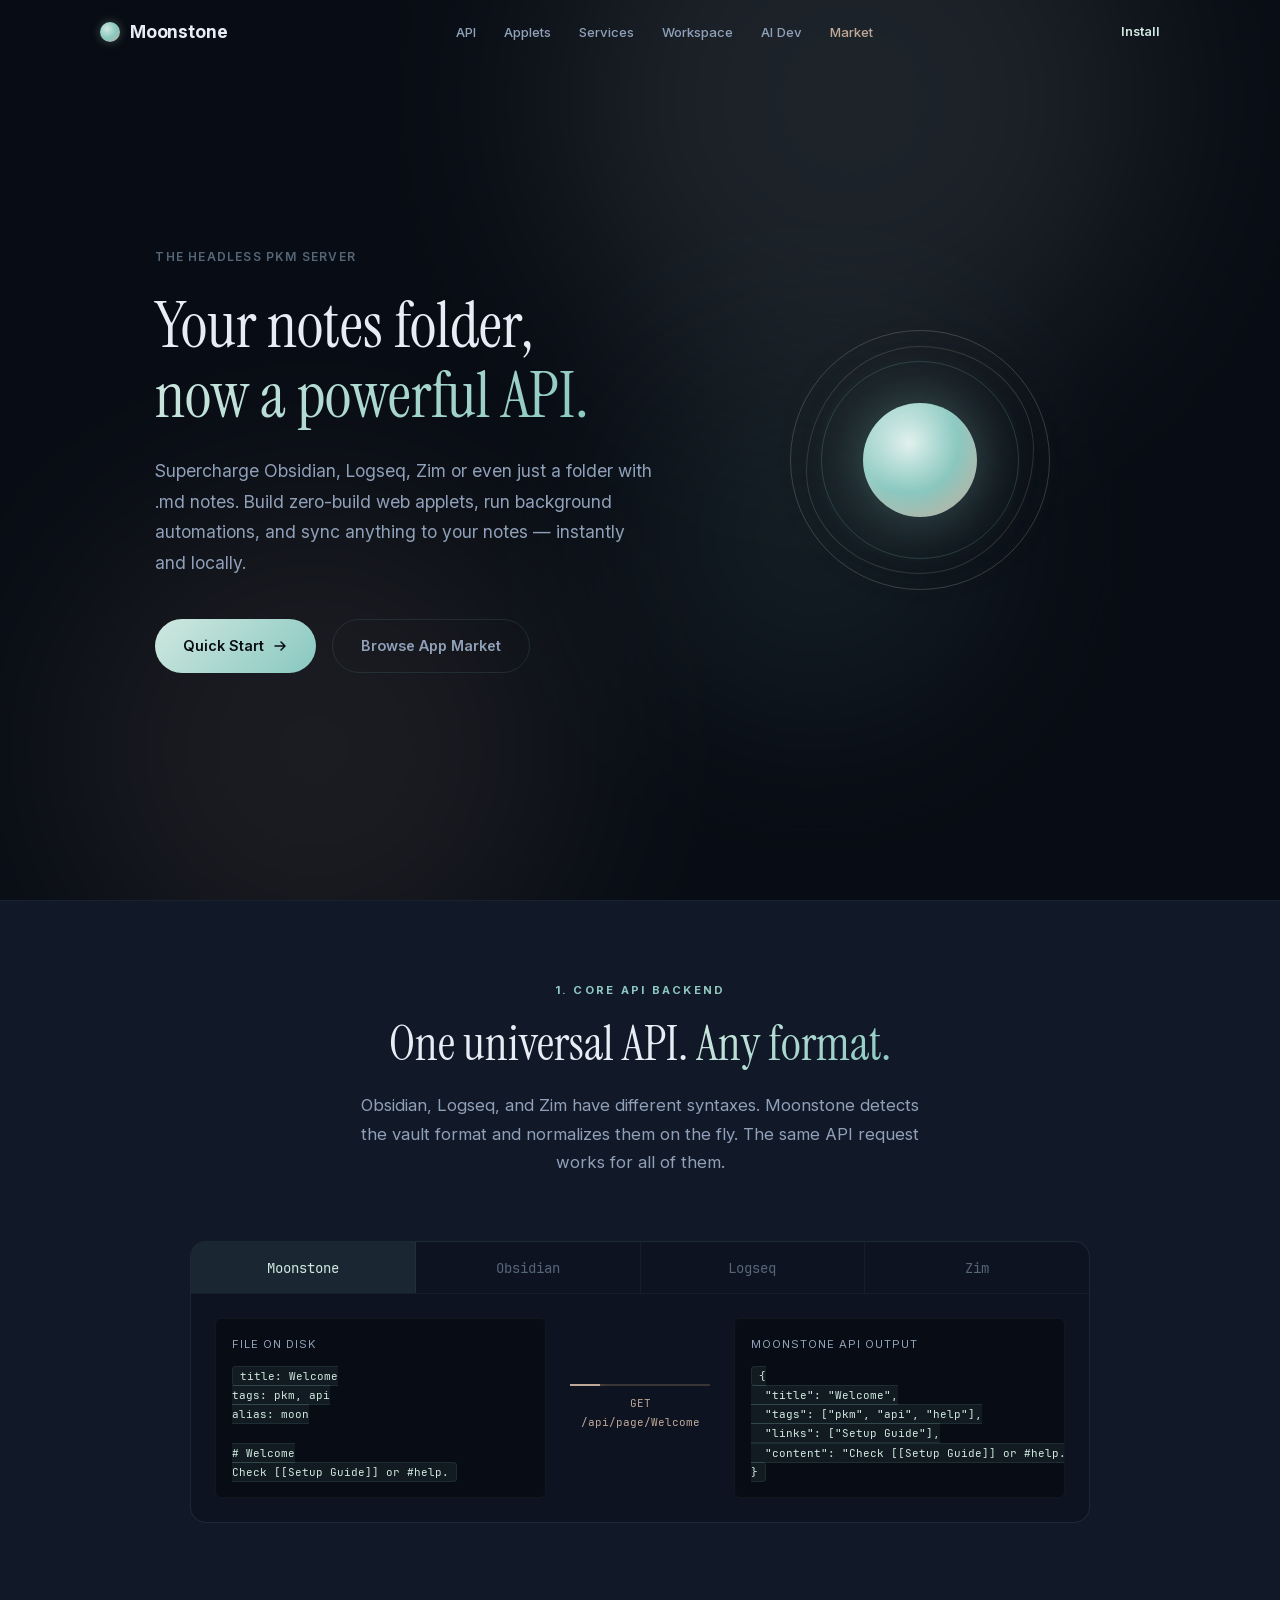
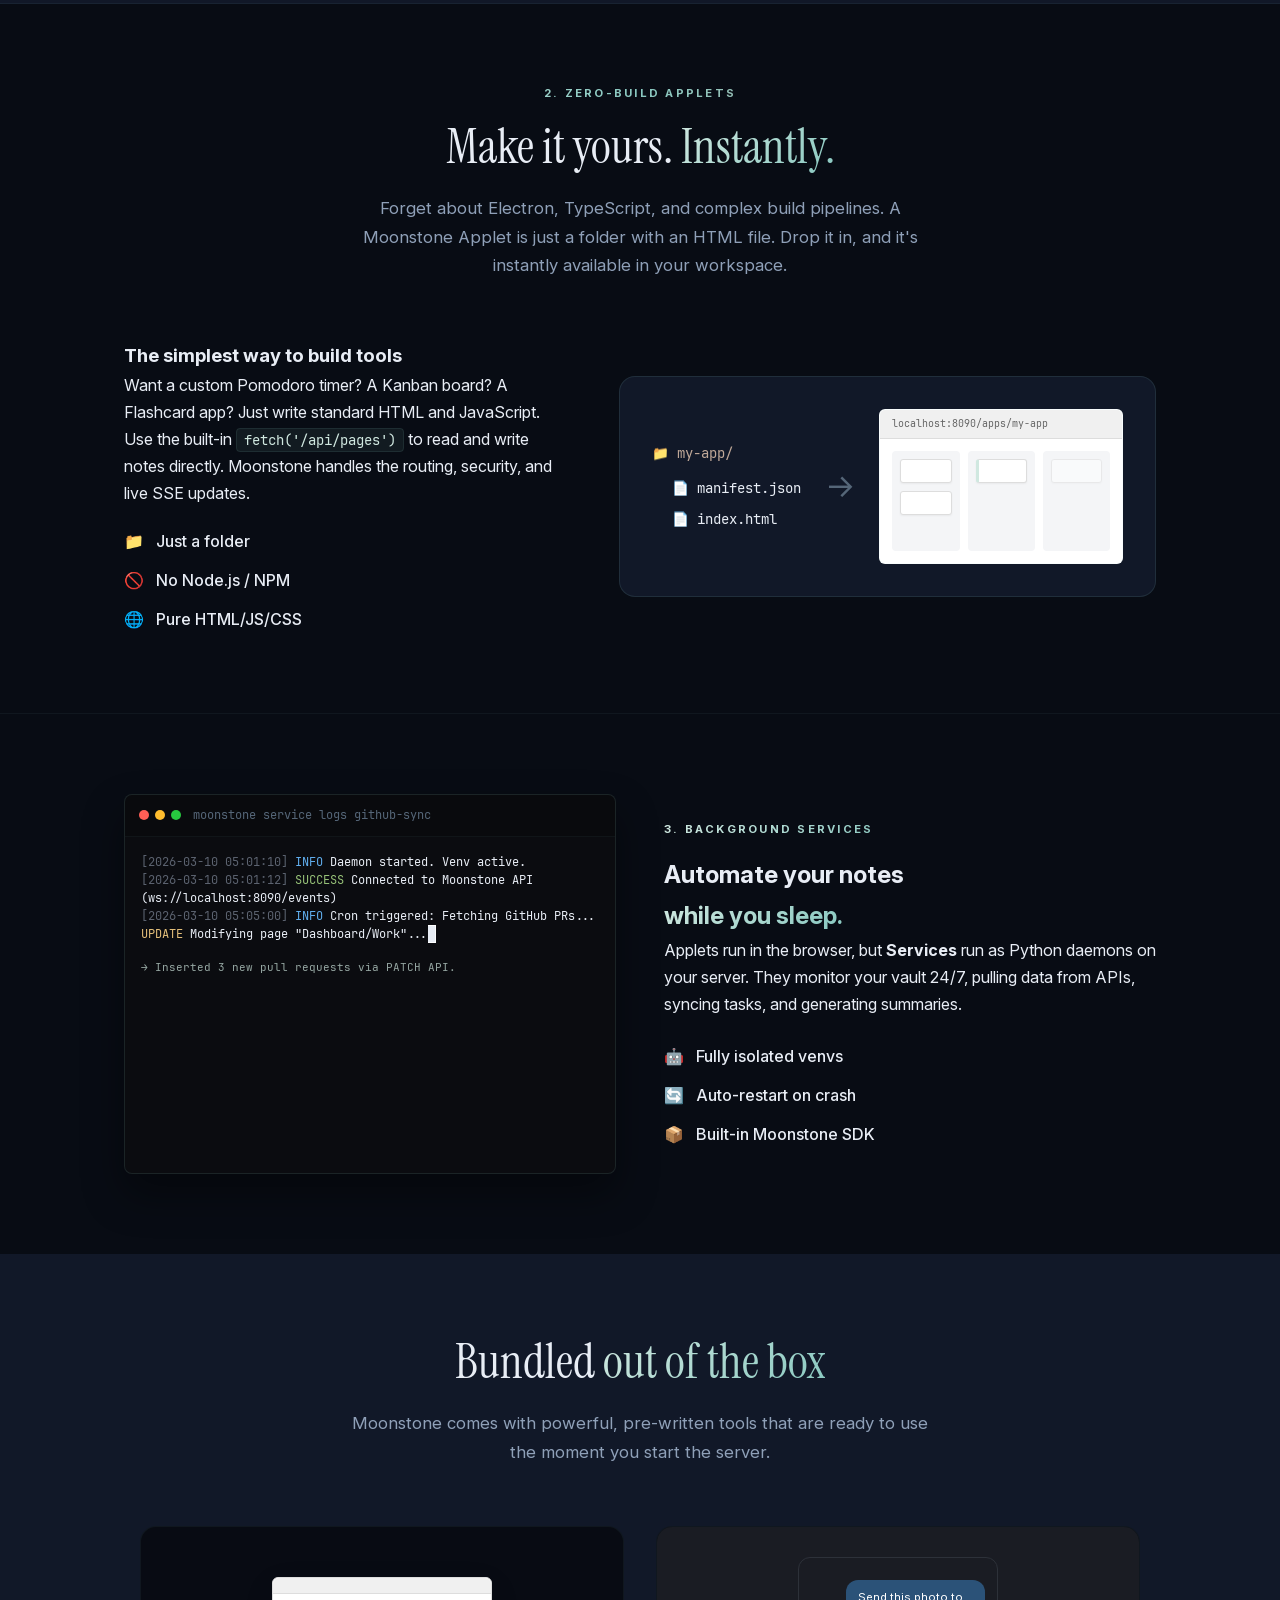
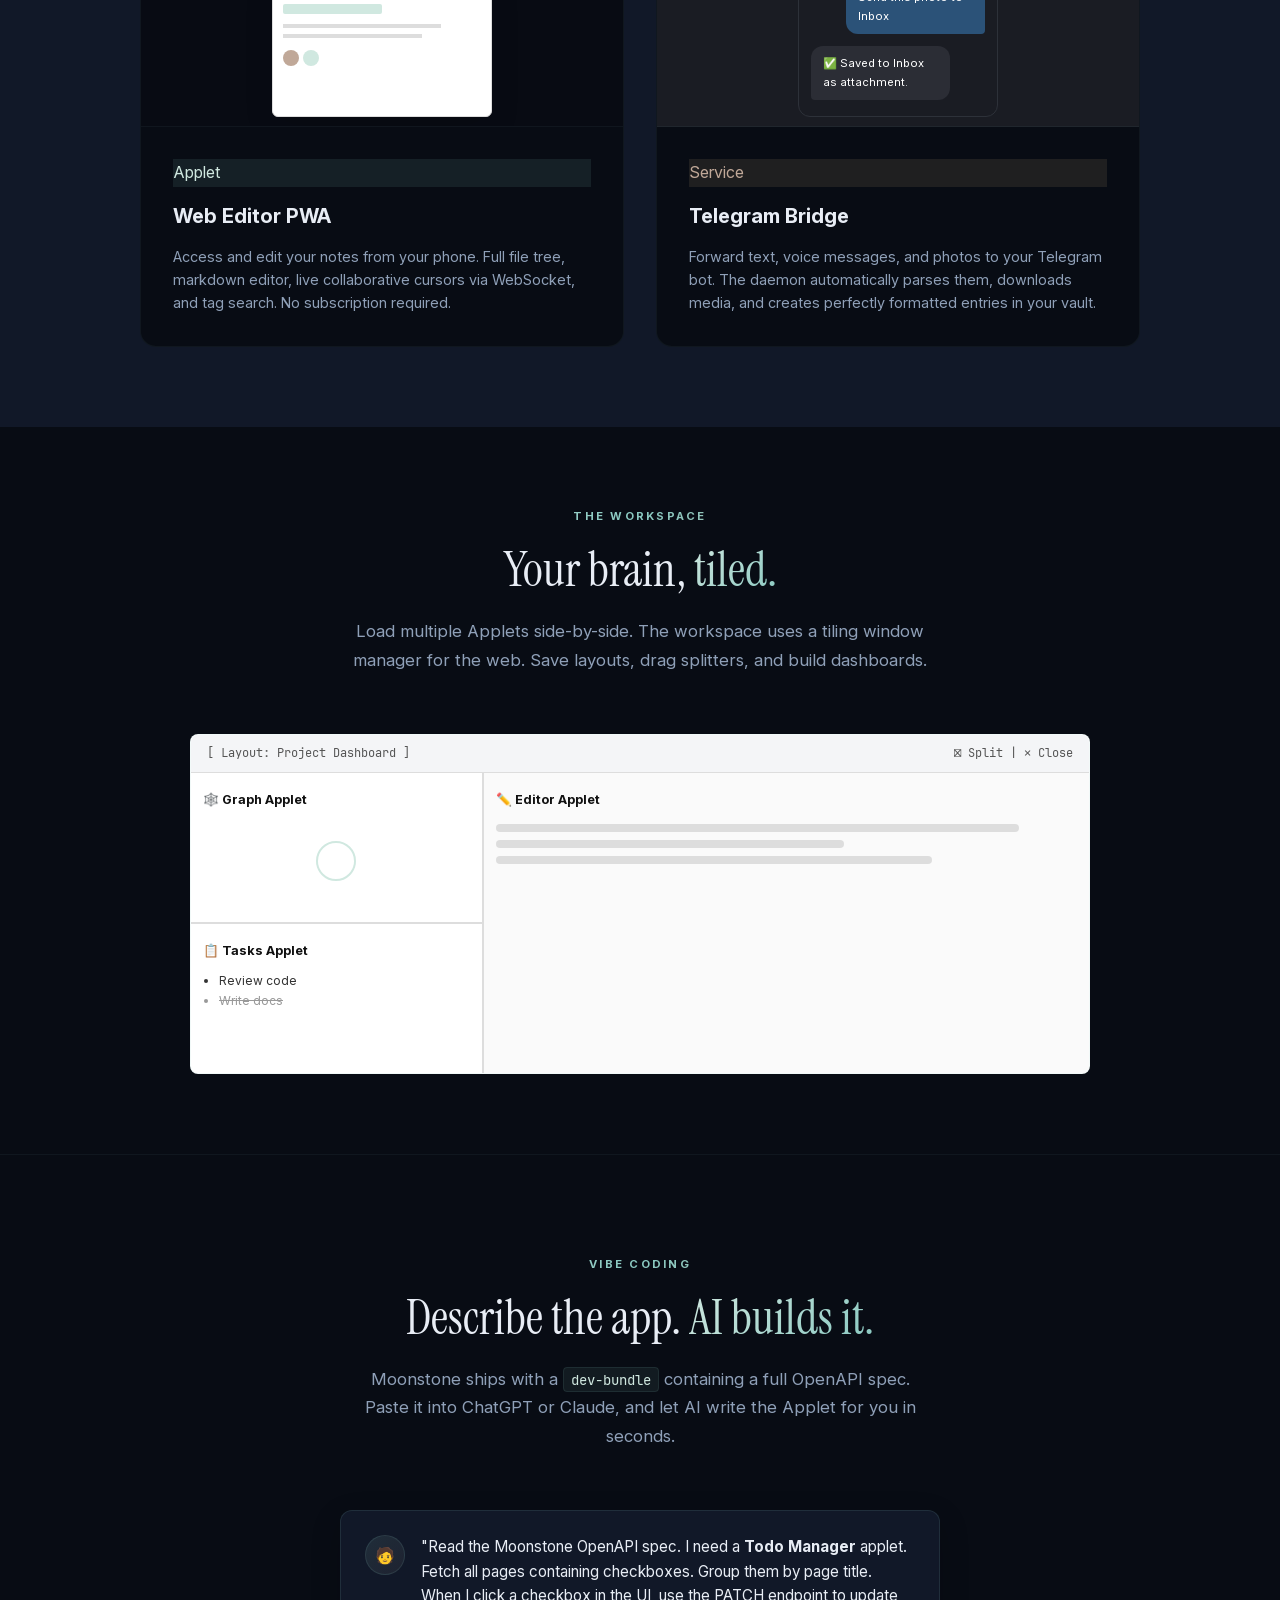
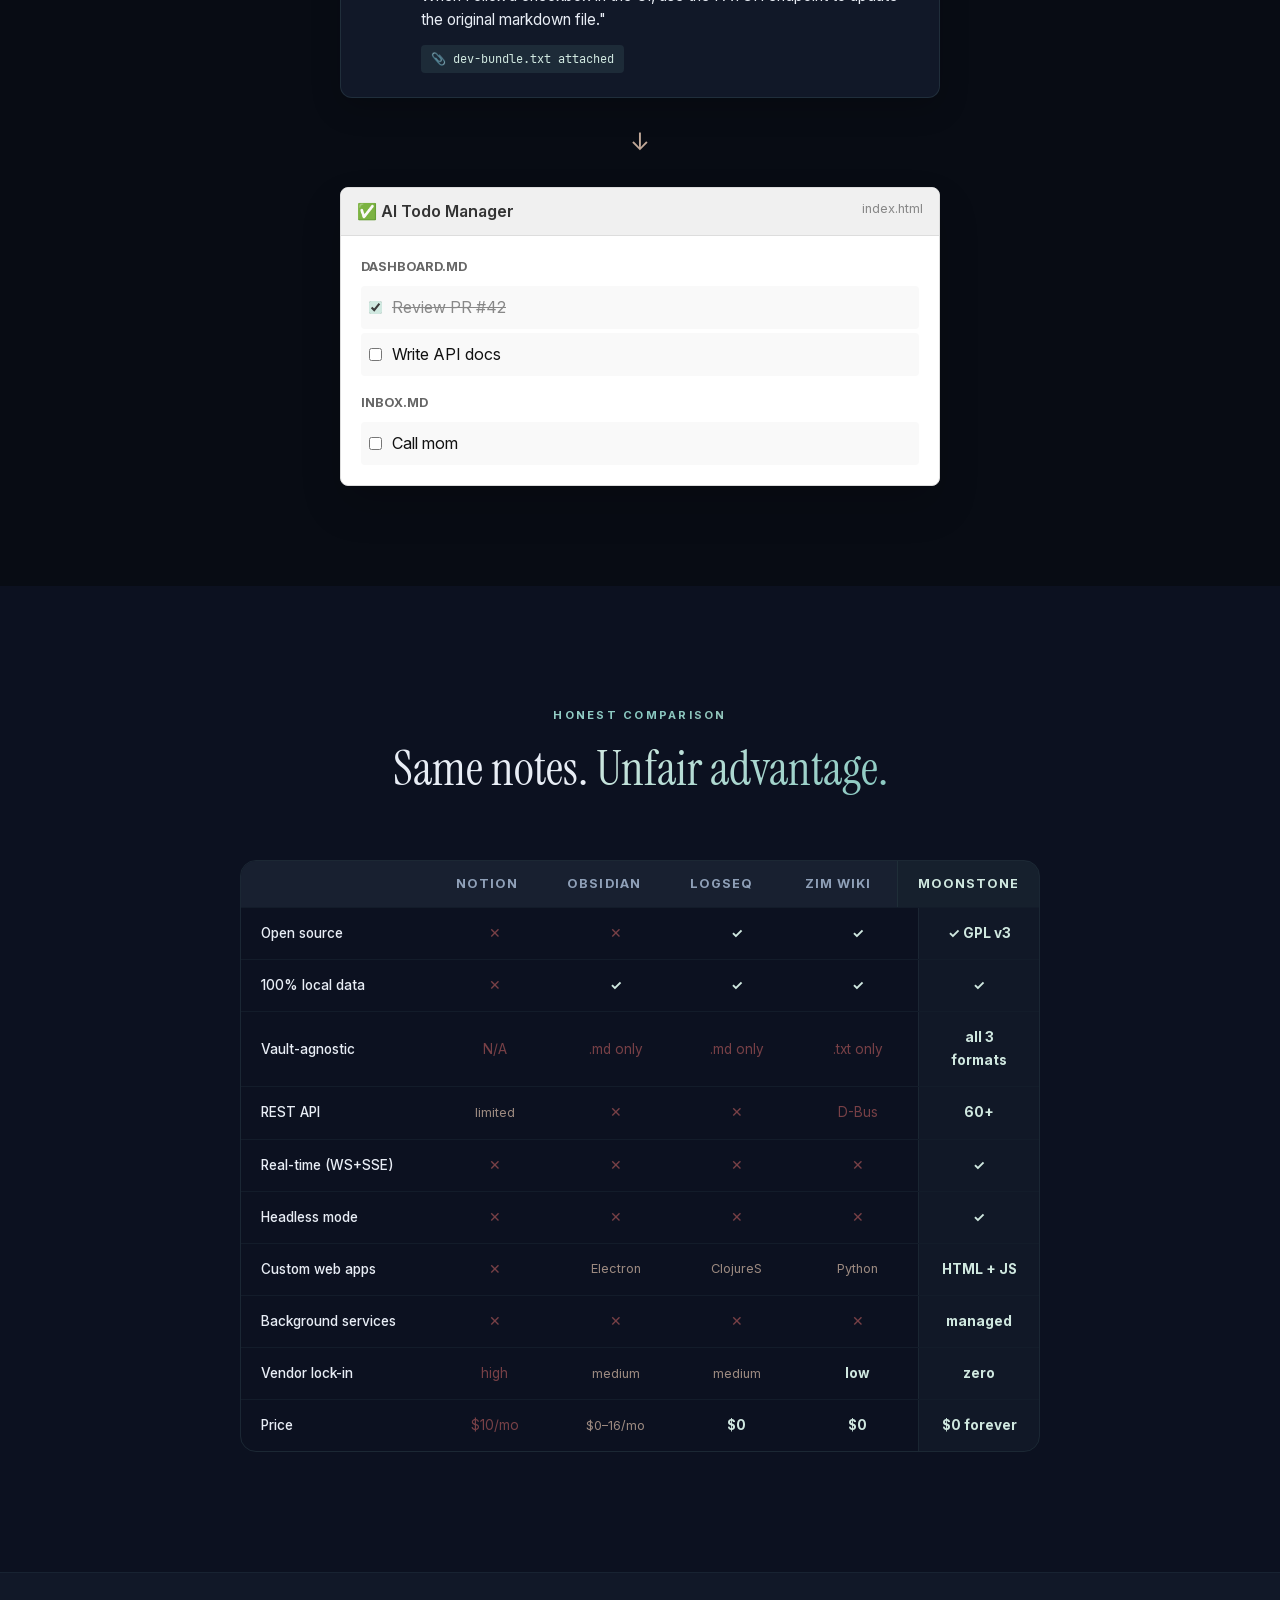
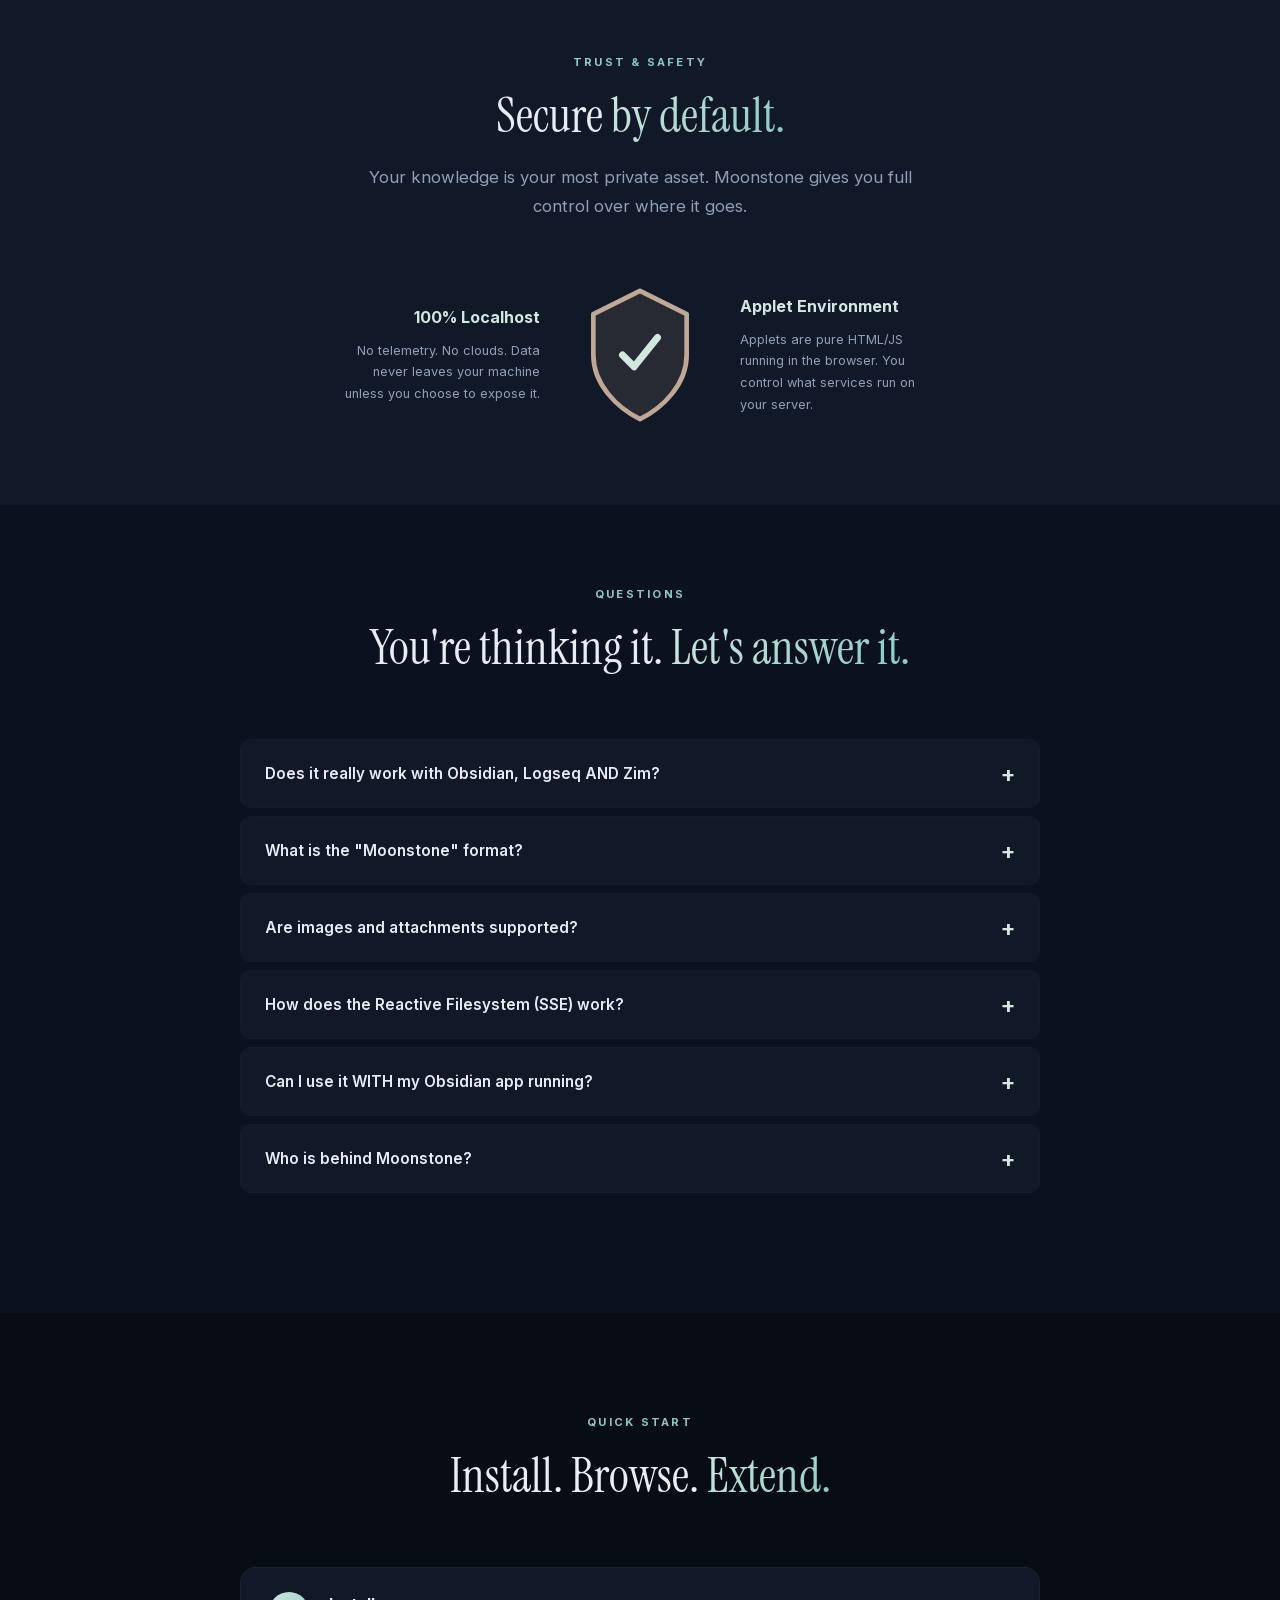
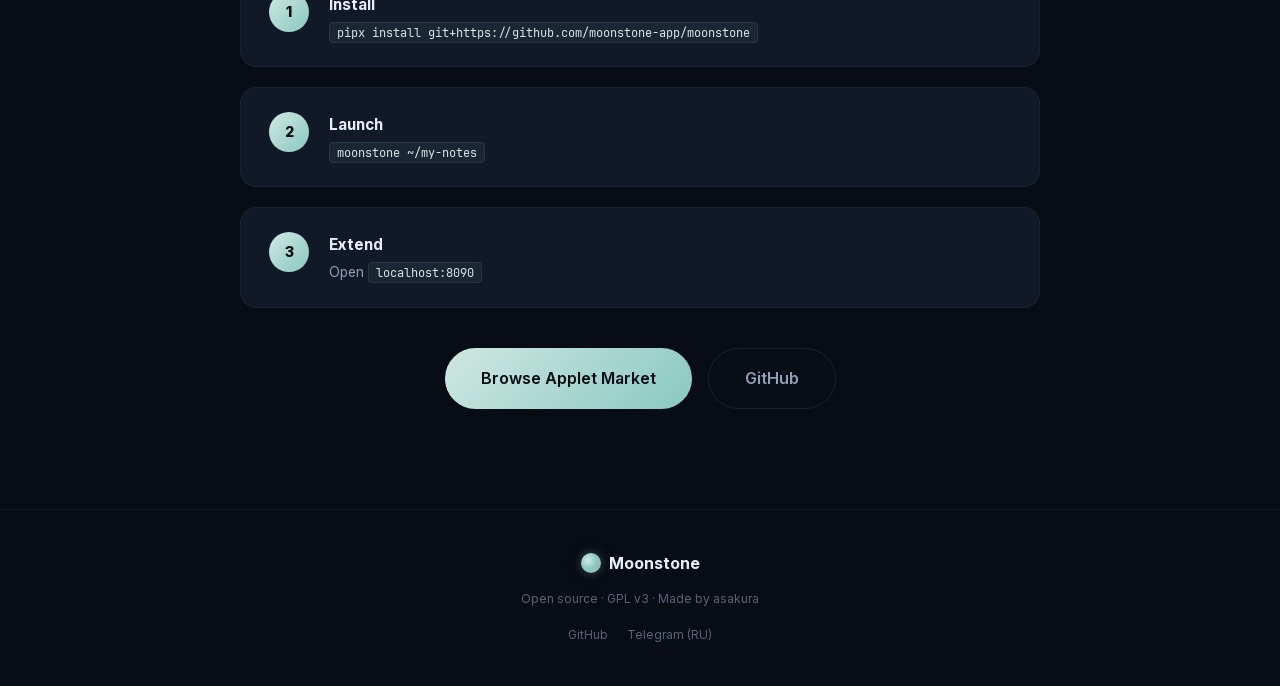
==== commit 104ca002: "Update installation instructions for Moonstone" ====
--- a/index.html
+++ b/index.html
@@ -440,7 +440,7 @@
         <h2 class="section-title">Install. Browse. <span class="shimmer-text">Extend.</span></h2>
       </div>
       <div class="start-steps reveal" style="justify-content: center; max-width: 800px; margin: 0 auto;">
-        <div class="start-step"><div class="start-num">1</div><div><h4>Install</h4><p><code>pip install moonstone</code></p></div></div>
+        <div class="start-step"><div class="start-num">1</div><div><h4>Install</h4><p><code>pipx install git+https://github.com/moonstone-app/moonstone</code></p></div></div>
         <div class="start-step"><div class="start-num">2</div><div><h4>Launch</h4><p><code>moonstone ~/my-notes</code></p></div></div>
         <div class="start-step"><div class="start-num">3</div><div><h4>Extend</h4><p>Open <code>localhost:8090</code></p></div></div>
       </div>
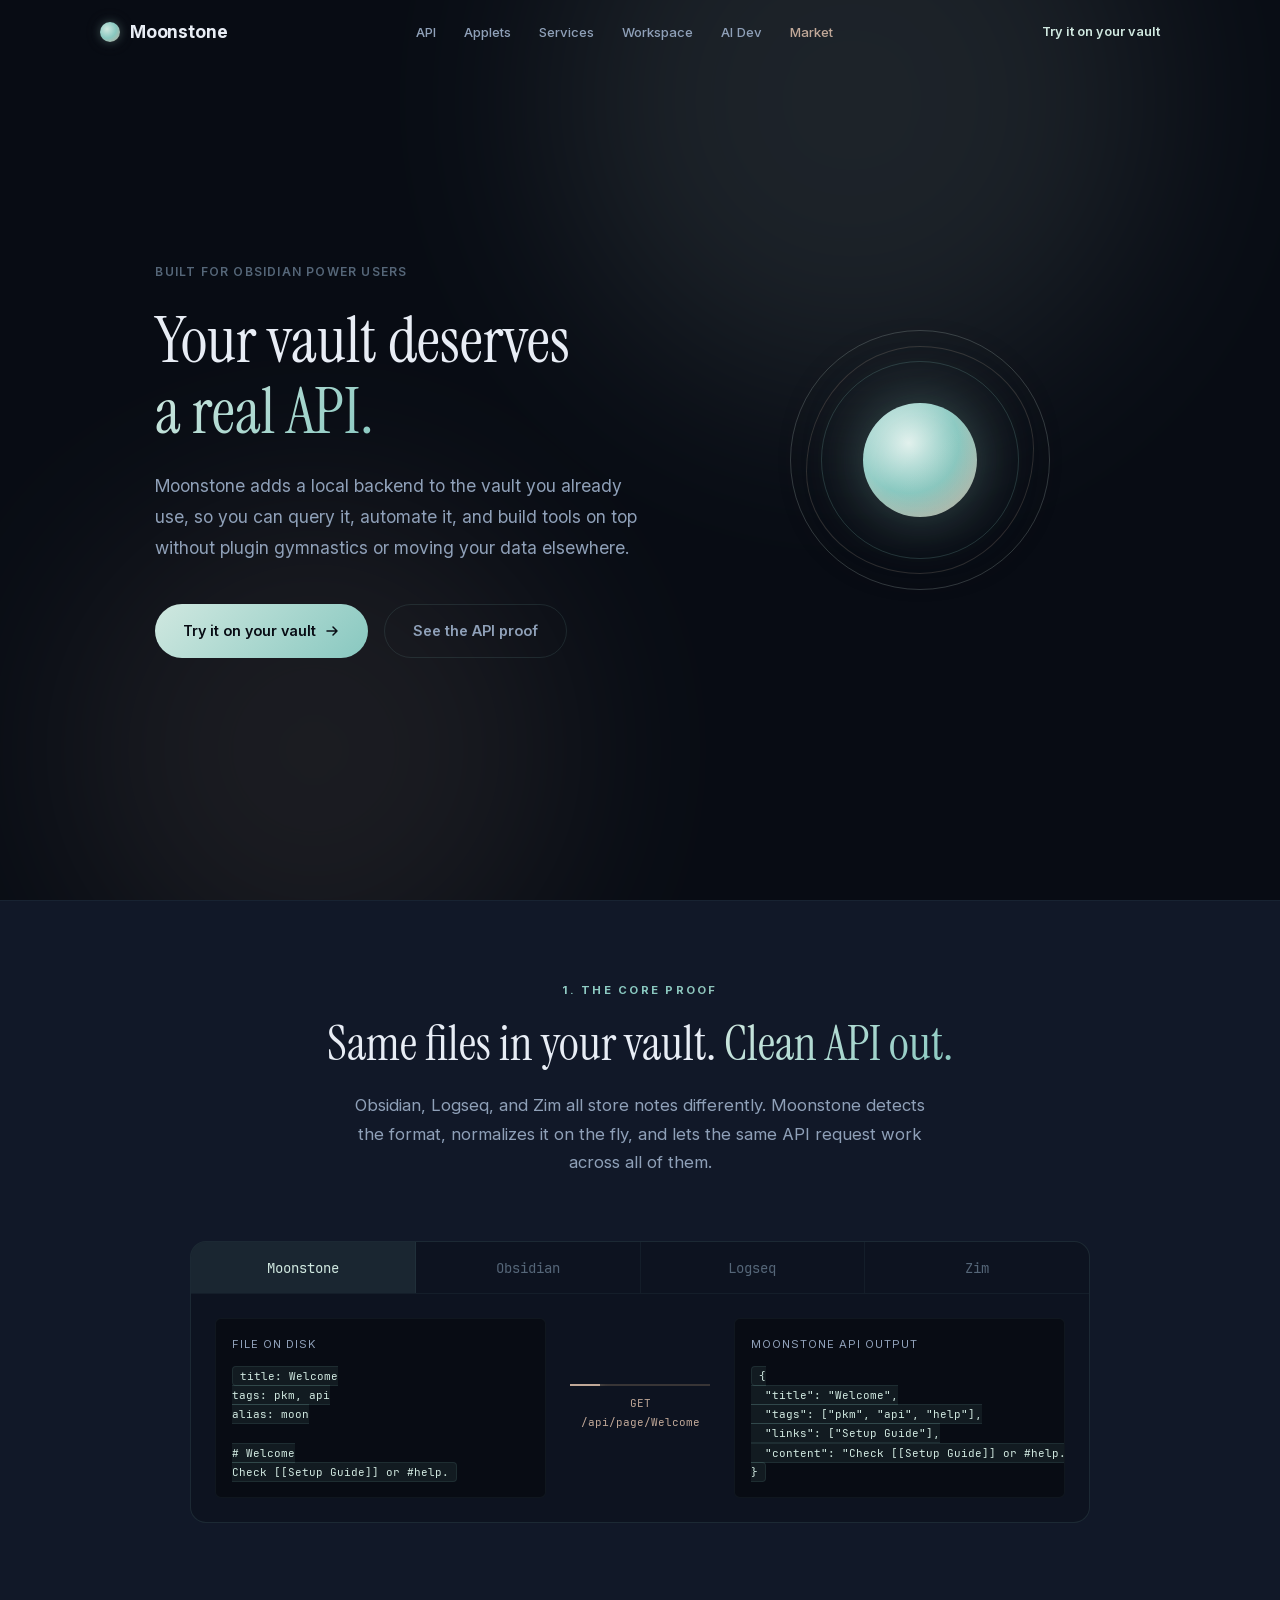
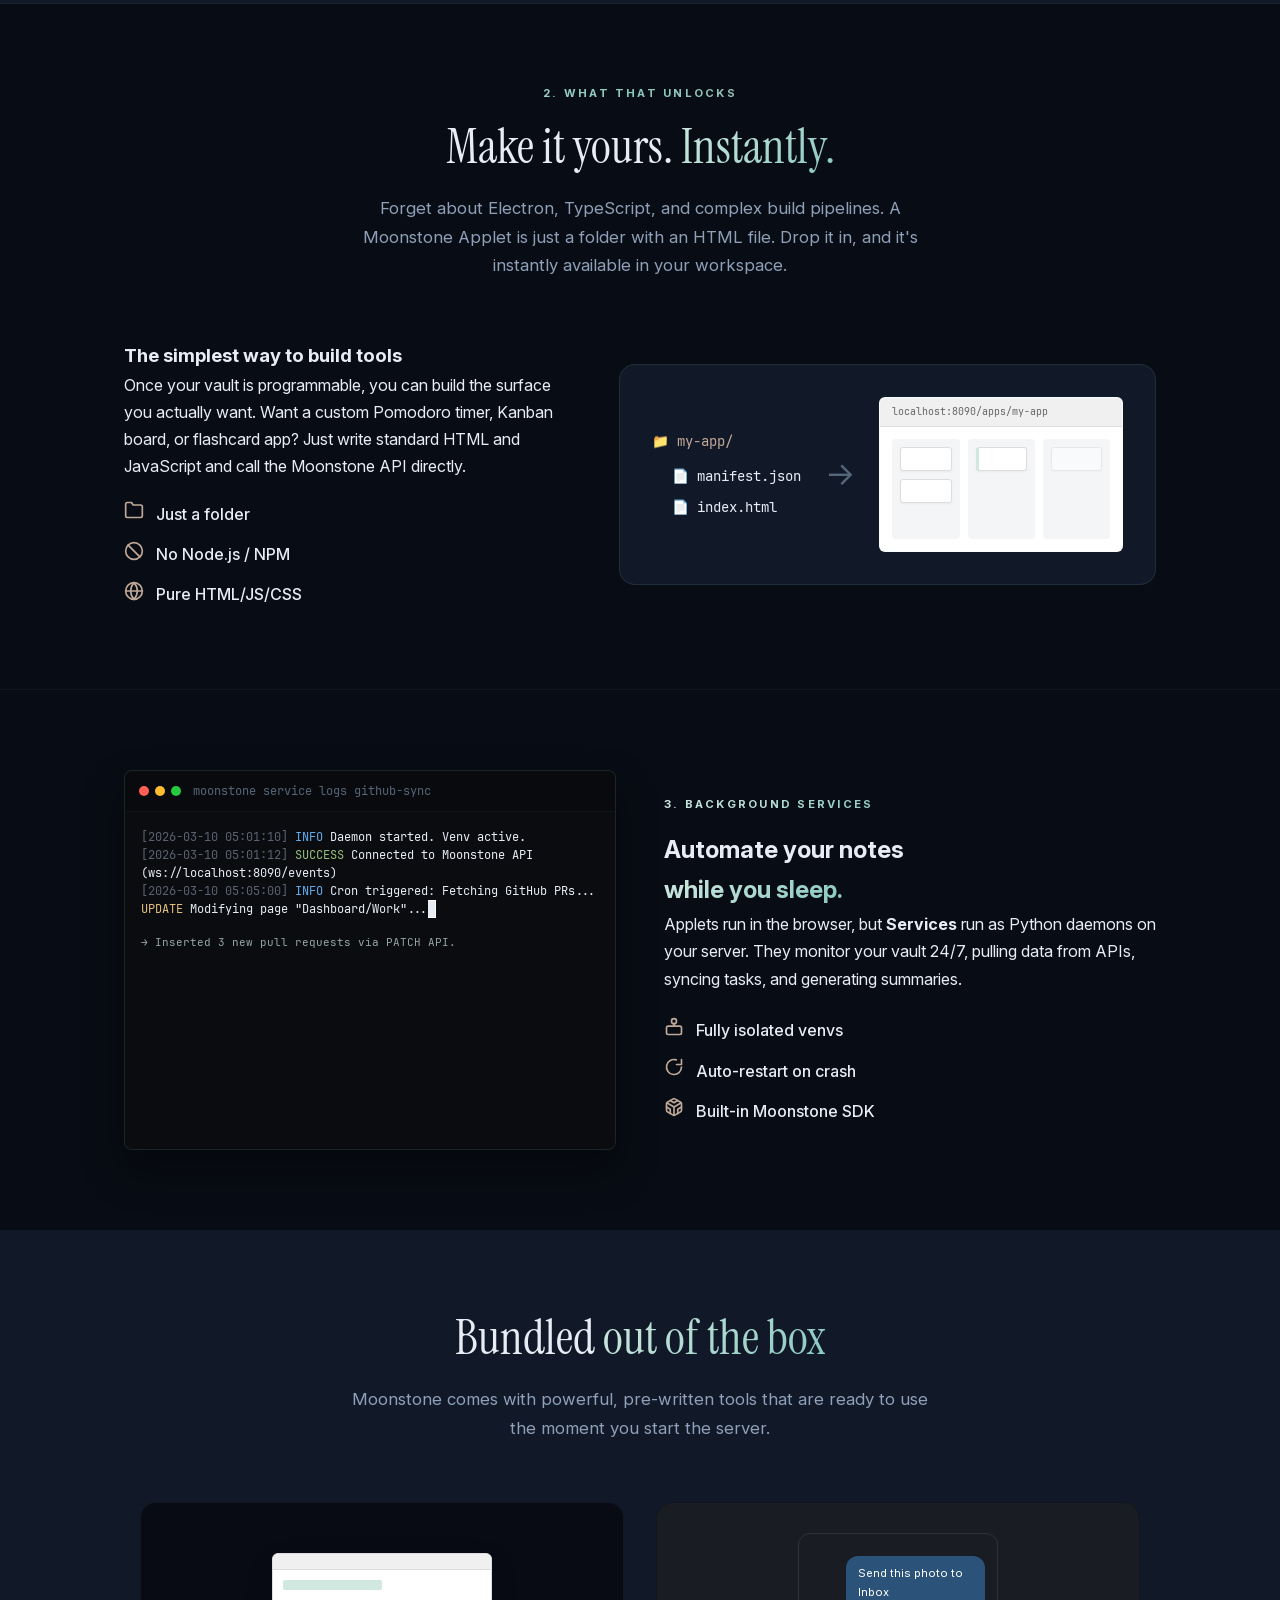
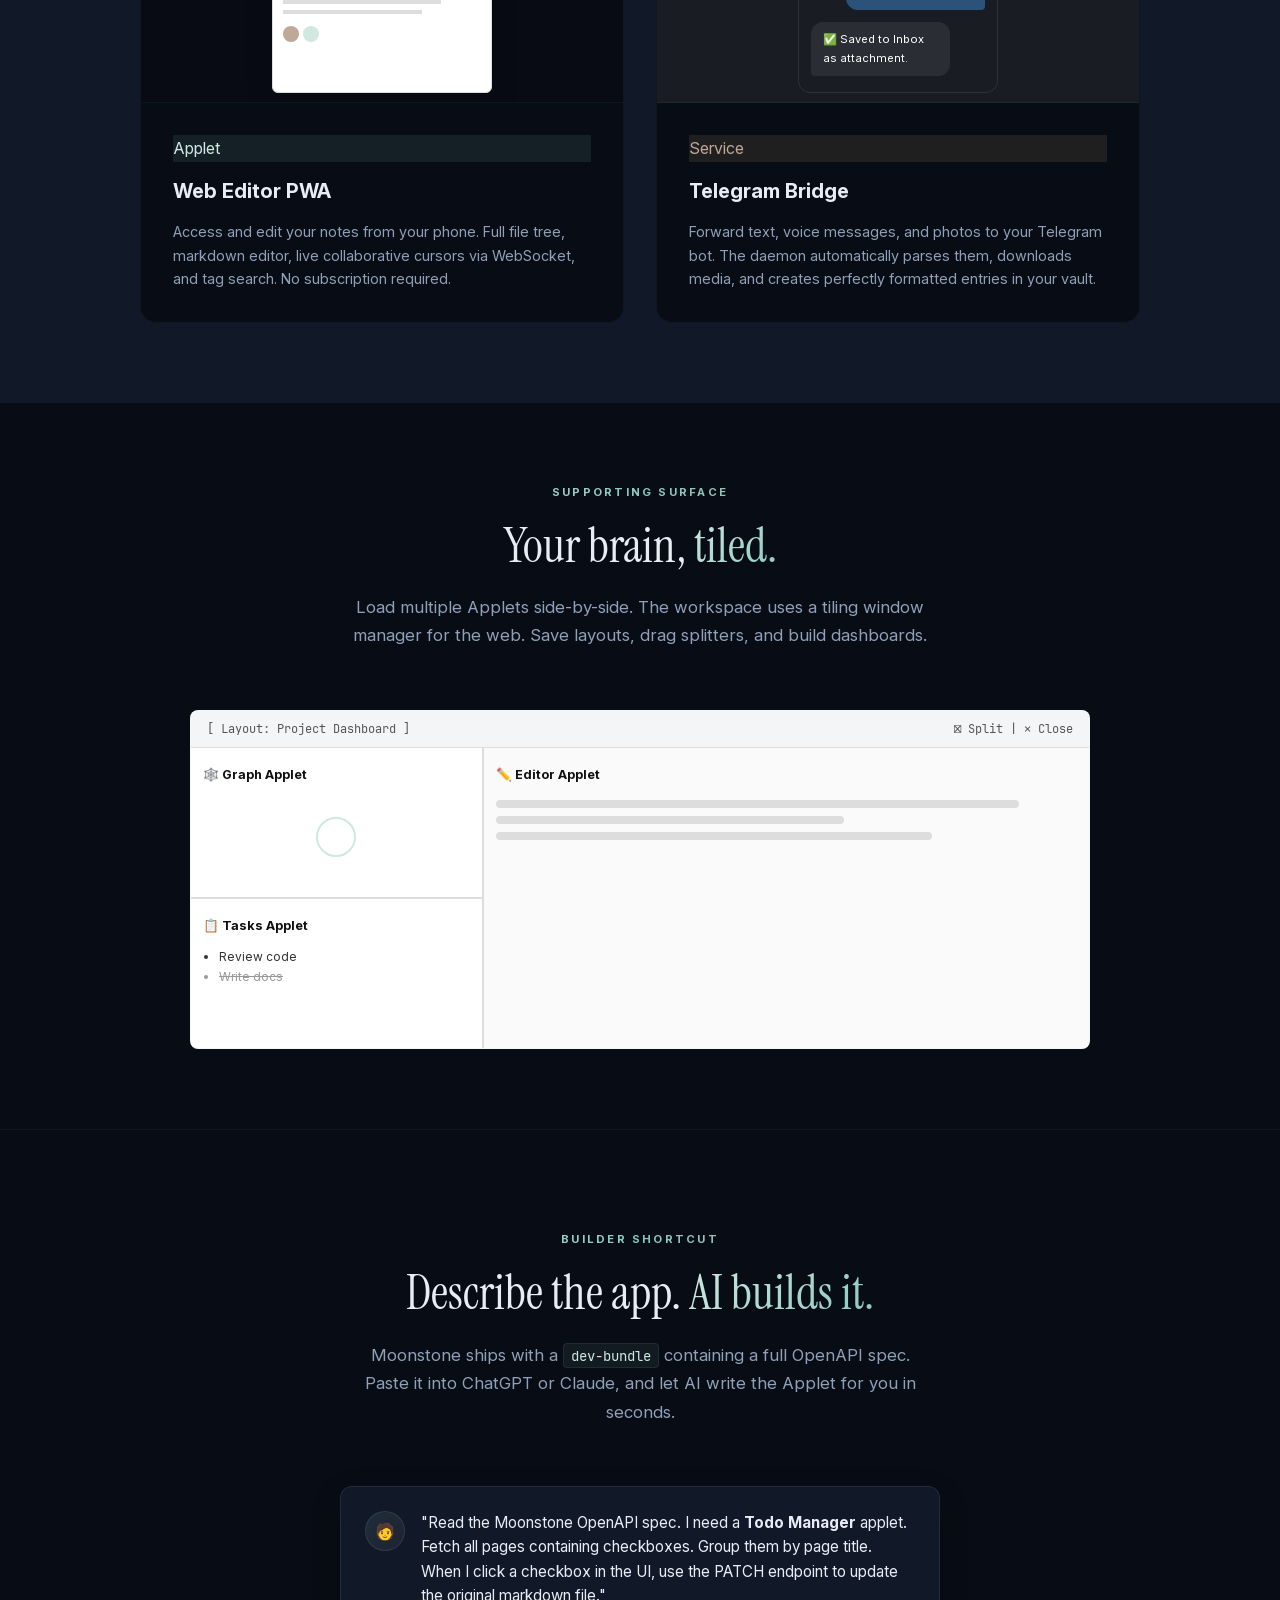
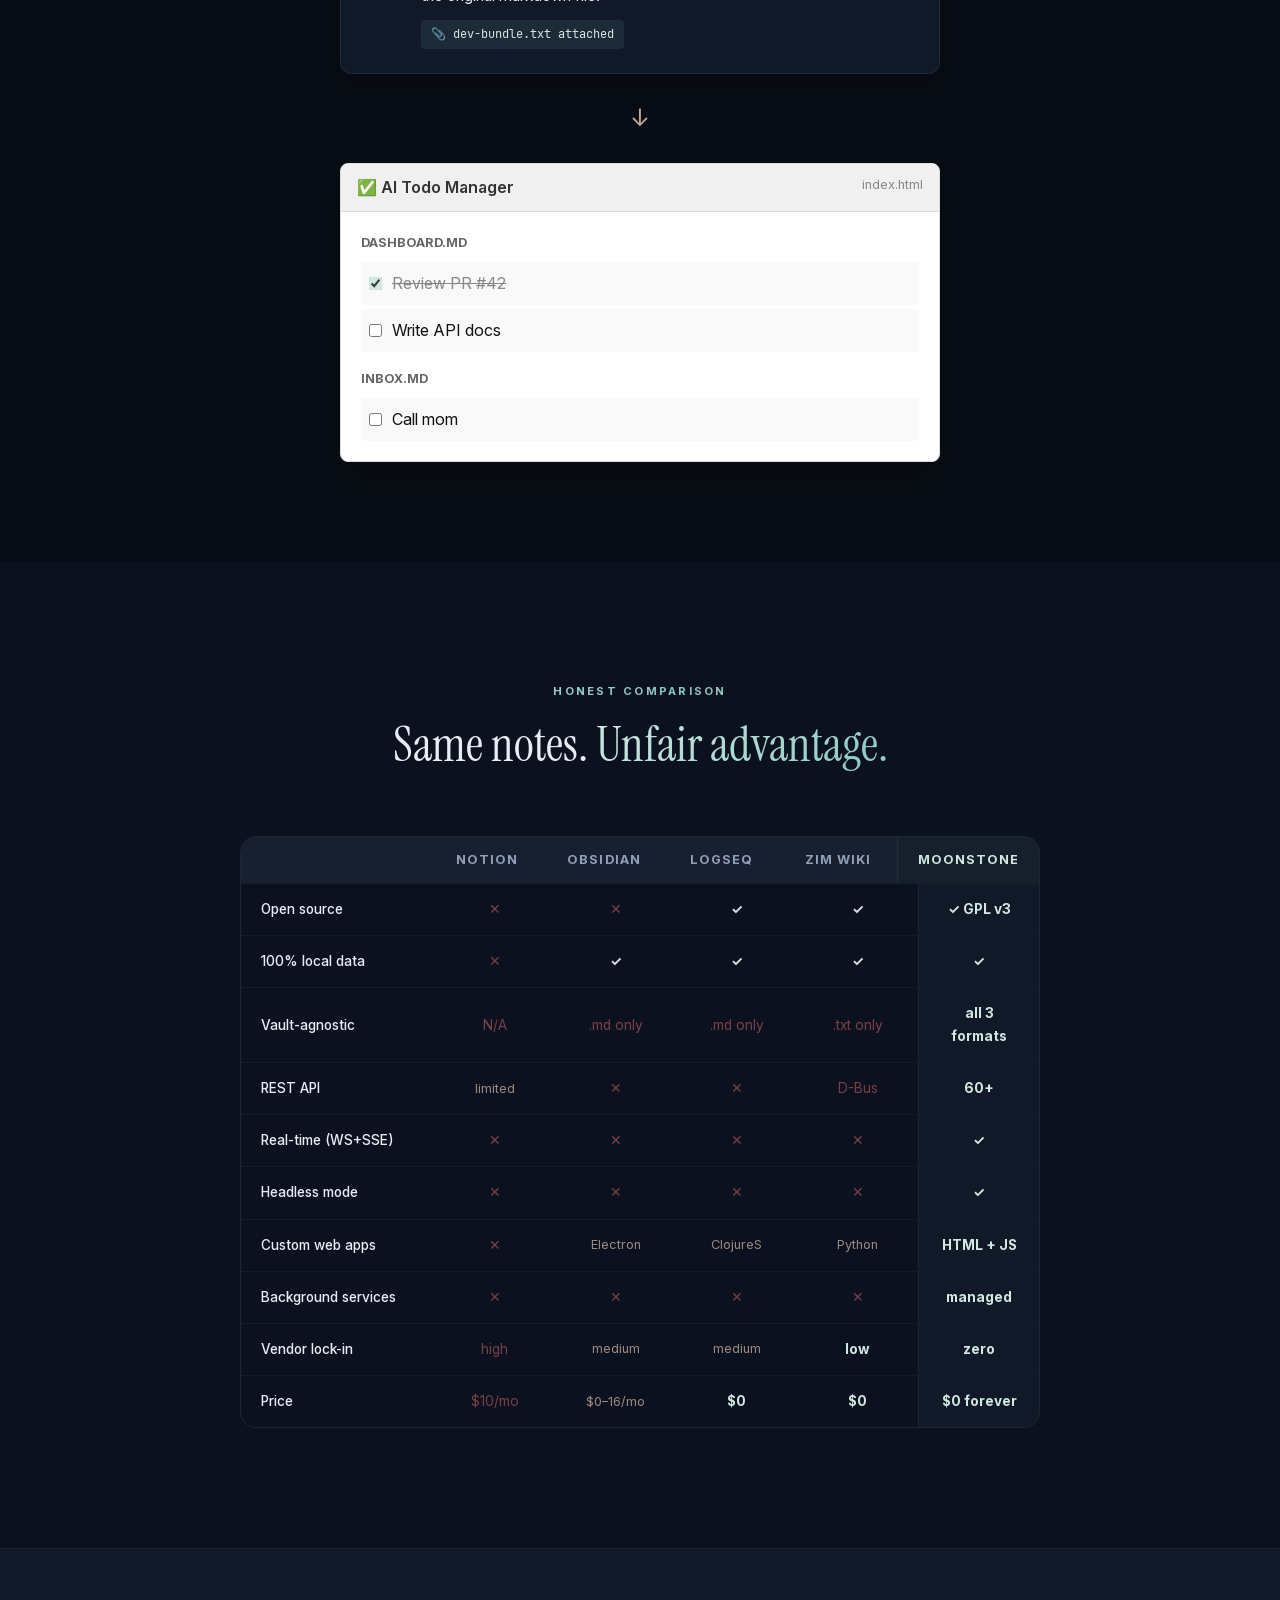
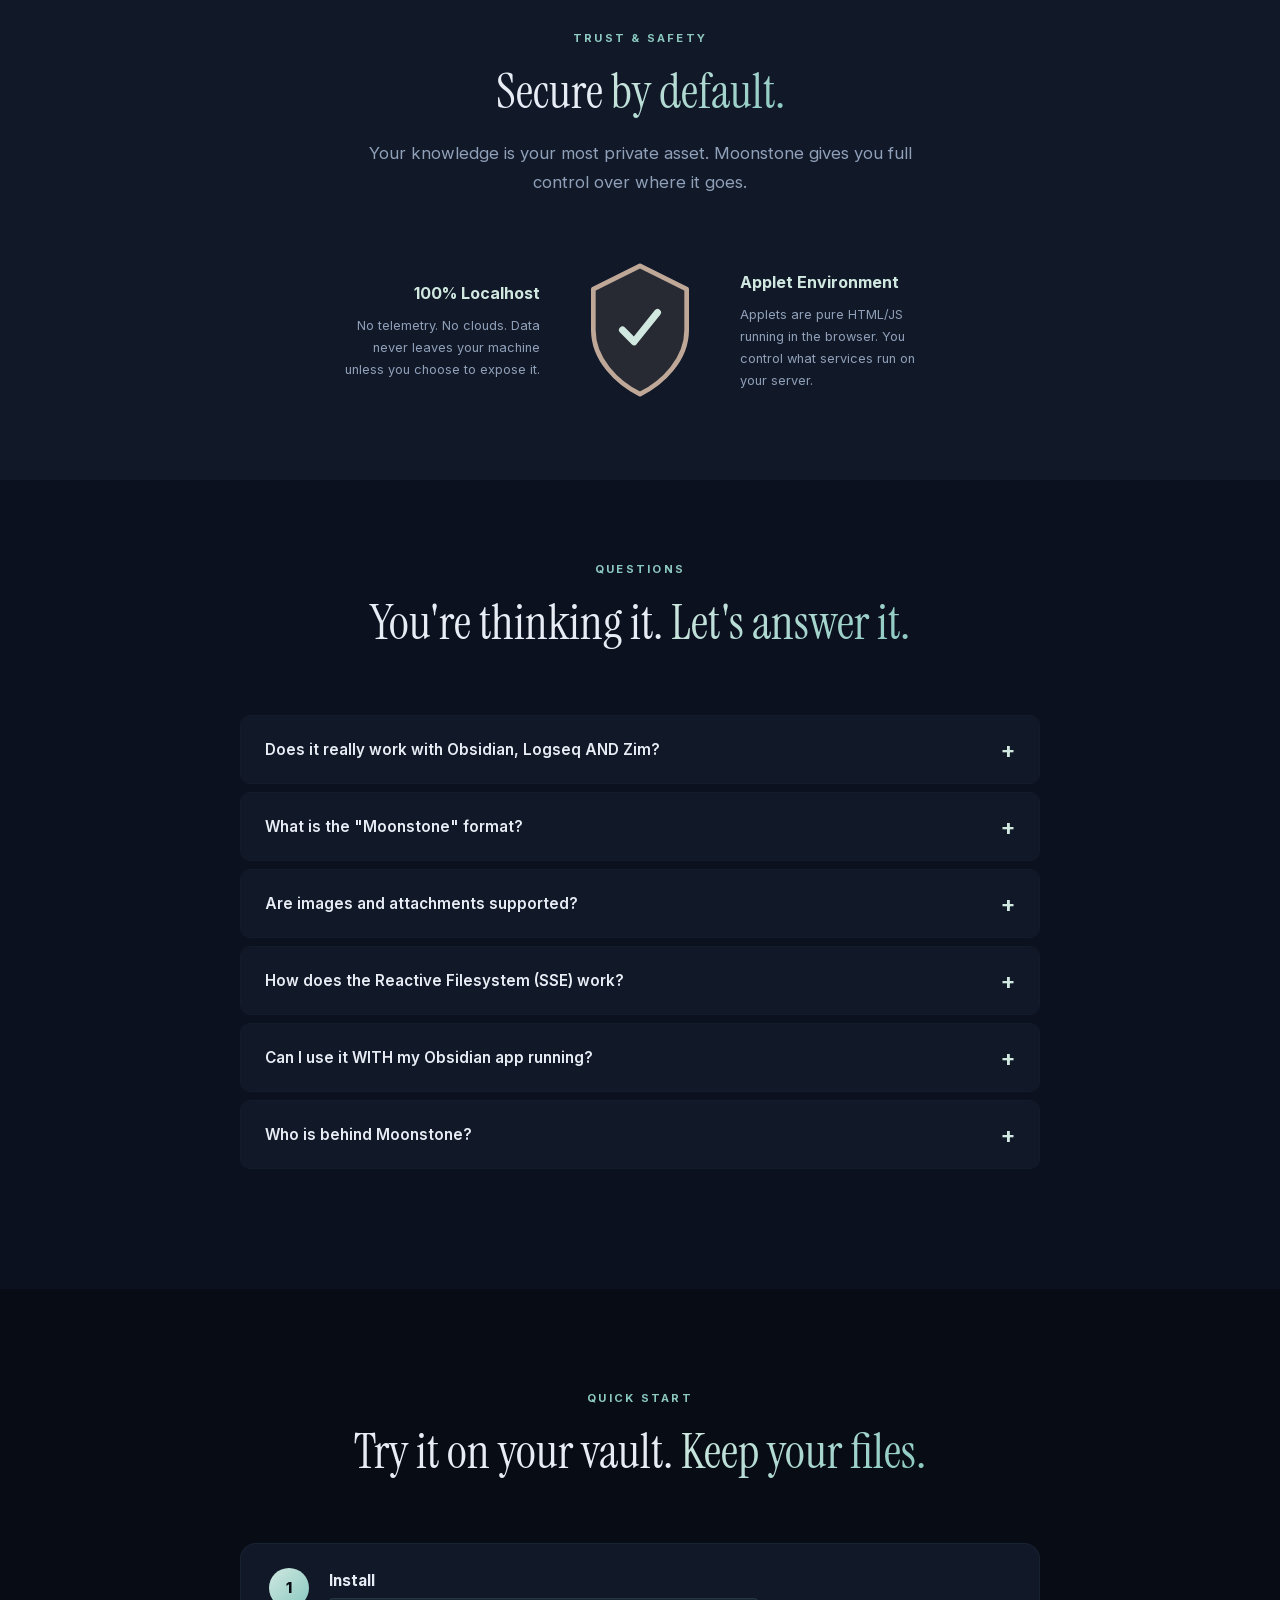
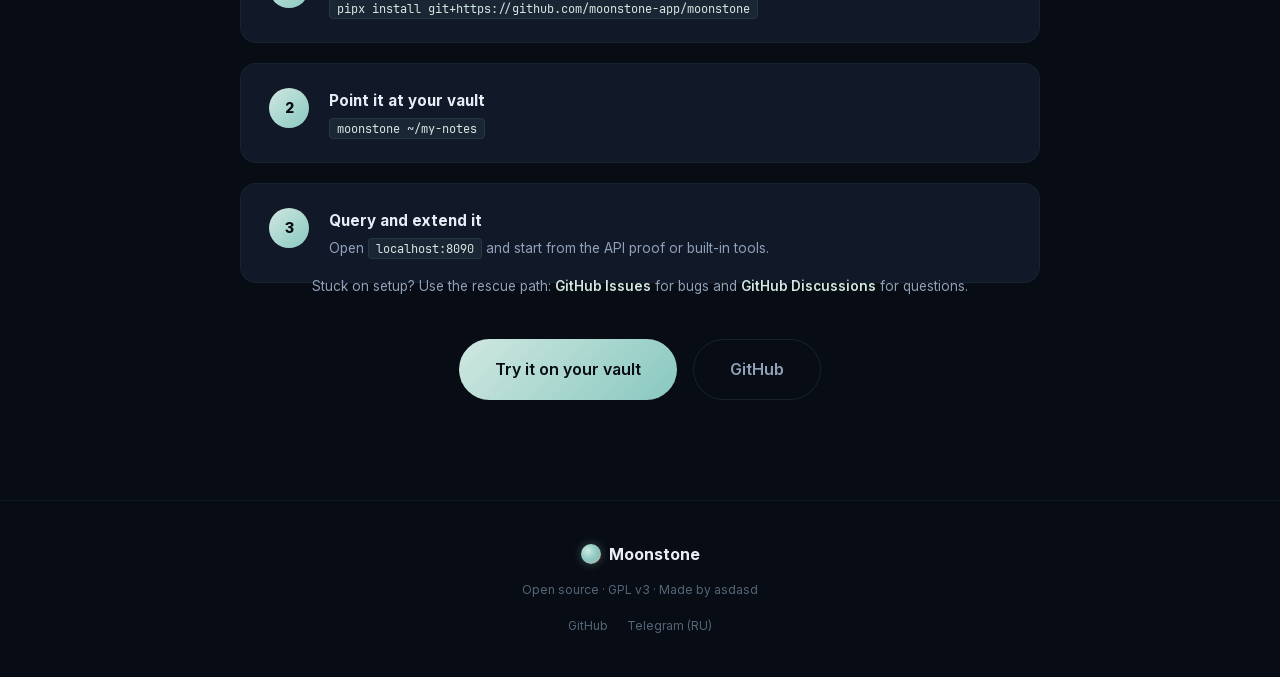
==== commit 222d7559: "upd" ====
--- a/index.html
+++ b/index.html
@@ -3,11 +3,14 @@
 <head>
   <meta charset="UTF-8">
   <meta name="viewport" content="width=device-width, initial-scale=1.0">
-  <title>Moonstone — Vault-Agnostic Headless PKM Server</title>
-  <meta name="description" content="One REST API for Obsidian, Logseq, and Zim. Headless server with 60+ endpoints, zero-build applets, and background services. Self-hosted, open source, free forever.">
+  <title>Moonstone — Turn your notes vault into a local API</title>
+  <meta name="description" content="Turn your Obsidian, Logseq, or Zim vault into a local API. Moonstone gives your existing notes one programmable backend, zero-build applets, and background automations.">
+  <script defer src="https://cloud.umami.is/script.js" data-website-id="d00c5366-55e6-495d-87b9-1b8a10b99c0d"></script>
   <link rel="stylesheet" href="css/style.css">
 </head>
 <body>
+  <!-- Skip link for keyboard accessibility -->
+  <a href="#main-content" class="skip-link">Skip to main content</a>
 
   <!-- NAV -->
   <nav class="nav" id="nav">
@@ -21,7 +24,7 @@
         <li><a href="#ai">AI Dev</a></li>
         <li><a href="market.html" style="color:var(--moon-gold);">Market</a></li>
       </ul>
-      <a href="https://github.com/moonstone-app/moonstone" class="nav-cta btn btn-nav">Install</a>
+      <a href="#start" class="nav-cta btn btn-nav" data-site-cta="try_vault" data-cta-location="nav">Try it on your vault</a>
       <button class="nav-toggle" id="nav-toggle" aria-label="Menu">
         <svg viewBox="0 0 24 24"><line x1="3" y1="6" x2="21" y2="6"/><line x1="3" y1="12" x2="21" y2="12"/><line x1="3" y1="18" x2="21" y2="18"/></svg>
       </button>
@@ -29,25 +32,24 @@
   </nav>
 
   <!-- HERO (API + APPLETS + SERVICES) -->
-  <section class="hero">
+  <section class="hero" id="main-content">
     <div class="hero-bg">
       <div class="glow glow--1"></div>
       <div class="glow glow--2"></div>
-      <div class="glow glow--3"></div>
     </div>
     <div class="container hero-inner" style="flex-direction: row; text-align: left;">
       <div class="hero-content" style="max-width: 600px;">
-        <p class="hero-eyebrow">The Headless PKM Server</p>
-        <h1>Your notes folder,<br><span class="shimmer-text">now a powerful API.</span></h1>
-        <p class="hero-sub">
-          Supercharge Obsidian, Logseq, Zim or even just a folder with .md notes. Build zero-build web applets, run background automations, and sync anything to your notes — instantly and locally.
+        <p class="hero-eyebrow" id="hero-eyebrow">Local API for Existing Vaults</p>
+        <h1 id="hero-headline">Turn your notes folder<br><span class="shimmer-text">into a local API.</span></h1>
+        <p class="hero-sub" id="hero-sub">
+          Point Moonstone at your existing Obsidian, Logseq, Zim, or plain markdown vault. Keep your files, keep your workflow, and get one programmable backend for APIs, applets, and automations.
         </p>
         <div class="hero-actions">
-          <a href="#start" class="btn btn-primary">
-            Quick Start
+          <a href="#start" class="btn btn-primary" id="hero-primary-cta" data-hero-click="primary" data-site-cta="try_vault" data-cta-location="hero_primary">
+            Try it on your vault
             <svg width="16" height="16" viewBox="0 0 16 16" fill="none"><path d="M3 8h10M9 4l4 4-4 4" stroke="currentColor" stroke-width="1.5" stroke-linecap="round" stroke-linejoin="round"/></svg>
           </a>
-          <a href="market.html" class="btn btn-ghost">Browse App Market</a>
+          <a href="#api" class="btn btn-ghost" id="hero-secondary-cta" data-hero-click="secondary">See the API proof</a>
         </div>
       </div>
       <div class="hero-stone-wrap">
@@ -66,9 +68,9 @@
   <section class="format-switcher-sec" id="api">
     <div class="container">
       <div class="section-header reveal">
-        <p class="section-label">1. Core API Backend</p>
-        <h2 class="section-title">One universal API. <span class="shimmer-text">Any format.</span></h2>
-        <p class="section-sub">Obsidian, Logseq, and Zim have different syntaxes. Moonstone detects the vault format and normalizes them on the fly. The same API request works for all of them.</p>
+        <p class="section-label">1. The Core Proof</p>
+        <h2 class="section-title">Same files in your vault. <span class="shimmer-text">Clean API out.</span></h2>
+        <p class="section-sub">Obsidian, Logseq, and Zim all store notes differently. Moonstone detects the format, normalizes it on the fly, and lets the same API request work across all of them.</p>
       </div>
       
       <div class="api-switcher reveal">
@@ -113,7 +115,7 @@
   <section class="zero-build-sec" id="applets">
     <div class="container">
       <div class="section-header reveal" style="text-align:center; max-width:800px; margin: 0 auto 60px;">
-        <p class="section-label">2. Zero-Build Applets</p>
+        <p class="section-label">2. What that unlocks</p>
         <h2 class="section-title">Make it yours. <span class="shimmer-text">Instantly.</span></h2>
         <p class="section-sub">Forget about Electron, TypeScript, and complex build pipelines. A Moonstone Applet is just a folder with an HTML file. Drop it in, and it's instantly available in your workspace.</p>
       </div>
@@ -121,11 +123,11 @@
       <div class="zero-grid reveal">
         <div class="zero-text">
           <h3>The simplest way to build tools</h3>
-          <p>Want a custom Pomodoro timer? A Kanban board? A Flashcard app? Just write standard HTML and JavaScript. Use the built-in <code>fetch('/api/pages')</code> to read and write notes directly. Moonstone handles the routing, security, and live SSE updates.</p>
+          <p>Once your vault is programmable, you can build the surface you actually want. Want a custom Pomodoro timer, Kanban board, or flashcard app? Just write standard HTML and JavaScript and call the Moonstone API directly.</p>
           <ul class="demo-bullets" style="margin-top:20px;">
-            <li><span class="icon">📁</span> Just a folder</li>
-            <li><span class="icon">🚫</span> No Node.js / NPM</li>
-            <li><span class="icon">🌐</span> Pure HTML/JS/CSS</li>
+            <li><span class="icon"><svg width="18" height="18" viewBox="0 0 24 24" fill="none" stroke="currentColor" stroke-width="2"><path d="M22 19a2 2 0 0 1-2 2H4a2 2 0 0 1-2-2V5a2 2 0 0 1 2-2h5l2 3h9a2 2 0 0 1 2 2z"/></svg></span> Just a folder</li>
+            <li><span class="icon"><svg width="18" height="18" viewBox="0 0 24 24" fill="none" stroke="currentColor" stroke-width="2"><circle cx="12" cy="12" r="10"/><line x1="4.93" y1="4.93" x2="19.07" y2="19.07"/></svg></span> No Node.js / NPM</li>
+            <li><span class="icon"><svg width="18" height="18" viewBox="0 0 24 24" fill="none" stroke="currentColor" stroke-width="2"><circle cx="12" cy="12" r="10"/><line x1="2" y1="12" x2="22" y2="12"/><path d="M12 2a15.3 15.3 0 0 1 4 10 15.3 15.3 0 0 1-4 10 15.3 15.3 0 0 1-4-10 15.3 15.3 0 0 1 4-10z"/></svg></span> Pure HTML/JS/CSS</li>
           </ul>
         </div>
         <div class="zero-anim">
@@ -162,9 +164,9 @@
             Applets run in the browser, but <strong>Services</strong> run as Python daemons on your server. They monitor your vault 24/7, pulling data from APIs, syncing tasks, and generating summaries.
           </p>
           <ul class="demo-bullets">
-            <li><span class="icon">🤖</span> Fully isolated venvs</li>
-            <li><span class="icon">🔄</span> Auto-restart on crash</li>
-            <li><span class="icon">📦</span> Built-in Moonstone SDK</li>
+            <li><span class="icon"><svg width="20" height="20" viewBox="0 0 24 24" fill="none" stroke="var(--moon-ice)" stroke-width="2"><rect x="3" y="11" width="18" height="10" rx="2"/><circle cx="12" cy="5" r="3"/><path d="M12 8v3"/></svg></span> Fully isolated venvs</li>
+            <li><span class="icon"><svg width="20" height="20" viewBox="0 0 24 24" fill="none" stroke="var(--moon-ice)" stroke-width="2"><path d="M21 12a9 9 0 1 1-6.219-8.56"/><polyline points="21 3 21 9 15 9"/></svg></span> Auto-restart on crash</li>
+            <li><span class="icon"><svg width="20" height="20" viewBox="0 0 24 24" fill="none" stroke="var(--moon-ice)" stroke-width="2"><path d="M21 16V8a2 2 0 0 0-1-1.73l-7-4a2 2 0 0 0-2 0l-7 4A2 2 0 0 0 3 8v8a2 2 0 0 0 1 1.73l7 4a2 2 0 0 0 2 0l7-4A2 2 0 0 0 21 16z"/><polyline points="7.5 4.21 12 6.81 16.5 4.21"/><polyline points="7.5 19.79 7.5 14.6 3 12"/><polyline points="21 12 16.5 14.6 16.5 19.79"/><polyline points="3.27 6.96 12 12.01 20.73 6.96"/><line x1="12" y1="22.08" x2="12" y2="12"/></svg></span> Built-in Moonstone SDK</li>
           </ul>
         </div>
         
@@ -239,7 +241,7 @@
   <section class="workspace-sec" id="workspace" style="padding: 80px 0;">
     <div class="container">
       <div class="section-header reveal" style="text-align:center; max-width:800px; margin: 0 auto 60px;">
-        <p class="section-label">The Workspace</p>
+        <p class="section-label">Supporting Surface</p>
         <h2 class="section-title">Your brain, <span class="shimmer-text">tiled.</span></h2>
         <p class="section-sub">Load multiple Applets side-by-side. The workspace uses a tiling window manager for the web. Save layouts, drag splitters, and build dashboards.</p>
       </div>
@@ -282,7 +284,7 @@
   <section class="vibe" id="ai" style="padding: 100px 0; border-top: 1px solid var(--border);">
     <div class="container">
       <div class="section-header reveal" style="text-align:center; max-width:800px; margin: 0 auto;">
-        <p class="section-label">Vibe Coding</p>
+        <p class="section-label">Builder Shortcut</p>
         <h2 class="section-title">Describe the app. <span class="shimmer-text">AI builds it.</span></h2>
         <p class="section-sub">Moonstone ships with a <code>dev-bundle</code> containing a full OpenAPI spec. Paste it into ChatGPT or Claude, and let AI write the Applet for you in seconds.</p>
       </div>
@@ -425,7 +427,7 @@
         <div class="faq-item">
           <button class="faq-q" aria-expanded="false">Who is behind Moonstone?</button>
           <div class="faq-a">
-            <p>Just one indie hacker building products in public. No corporation, no VC funding. I share the entire development process, architectural decisions, further ideas, and growth metrics in the Maker Log. <br><br><a href="https://t.me/asakura201" target="_blank" style="color:var(--moon-gold); font-weight:bold;">Follow the Maker Journey on Telegram (RU) →</a></p>
+            <p>Just one indie hacker building products in public. No corporation, no VC funding. I share the entire development process, architectural decisions, further ideas, and growth metrics in the Maker Log. <br><br><a href="https://t.me/asdasd" target="_blank" style="color:var(--moon-gold); font-weight:bold;">Follow the Maker Journey on Telegram (RU) →</a></p>
           </div>
         </div>
       </div>
@@ -437,16 +439,19 @@
     <div class="container">
       <div class="section-header reveal" style="text-align: center;">
         <p class="section-label">Quick Start</p>
-        <h2 class="section-title">Install. Browse. <span class="shimmer-text">Extend.</span></h2>
+        <h2 class="section-title">Try it on your vault. <span class="shimmer-text">Keep your files.</span></h2>
       </div>
       <div class="start-steps reveal" style="justify-content: center; max-width: 800px; margin: 0 auto;">
         <div class="start-step"><div class="start-num">1</div><div><h4>Install</h4><p><code>pipx install git+https://github.com/moonstone-app/moonstone</code></p></div></div>
-        <div class="start-step"><div class="start-num">2</div><div><h4>Launch</h4><p><code>moonstone ~/my-notes</code></p></div></div>
-        <div class="start-step"><div class="start-num">3</div><div><h4>Extend</h4><p>Open <code>localhost:8090</code></p></div></div>
+        <div class="start-step"><div class="start-num">2</div><div><h4>Point it at your vault</h4><p><code>moonstone ~/my-notes</code></p></div></div>
+        <div class="start-step"><div class="start-num">3</div><div><h4>Query and extend it</h4><p>Open <code>localhost:8090</code> and start from the API proof or built-in tools.</p></div></div>
+      </div>
+      <div class="start-help reveal">
+        <p>Stuck on setup? Use the rescue path: <a href="https://github.com/moonstone-app/moonstone/issues">GitHub Issues</a> for bugs and <a href="https://github.com/orgs/moonstone-app/discussions">GitHub Discussions</a> for questions.</p>
       </div>
       <div class="start-cta reveal" style="margin-top: 40px;">
-        <a href="market.html" class="btn btn-primary btn-lg">Browse Applet Market</a>
-        <a href="https://github.com/moonstone-app/moonstone" class="btn btn-ghost btn-lg">GitHub</a>
+        <a href="https://github.com/moonstone-app/moonstone" class="btn btn-primary btn-lg" data-site-cta="try_vault" data-cta-location="quickstart_primary">Try it on your vault</a>
+        <a href="https://github.com/moonstone-app/moonstone" class="btn btn-ghost btn-lg" data-site-cta="github" data-cta-location="quickstart_secondary">GitHub</a>
       </div>
     </div>
   </section>
@@ -455,10 +460,10 @@
   <footer class="footer">
     <div class="container footer-inner">
       <div class="footer-brand"><span class="moon-mark"></span><span>Moonstone</span></div>
-      <p class="footer-copy">Open source · GPL v3 · Made by <a href="https://github.com/asakura42" style="color:var(--text-muted)">asakura</a></p>
+      <p class="footer-copy">Open source · GPL v3 · Made by <a href="https://github.com/asdasd" style="color:var(--text-muted)">asdasd</a></p>
       <p class="footer-copy" style="margin-top:4px">
-        <a href="https://github.com/moonstone-app/moonstone" style="color:var(--text-muted);margin-right:16px">GitHub</a>
-        <a href="https://t.me/asakura201" style="color:var(--text-muted)">Telegram (RU)</a>
+        <a href="https://github.com/moonstone-app/moonstone" style="color:var(--text-muted);margin-right:16px" data-site-cta="github" data-cta-location="footer">GitHub</a>
+        <a href="https://t.me/asdasd" style="color:var(--text-muted)">Telegram (RU)</a>
       </p>
     </div>
   </footer>
--- a/css/style.css
+++ b/css/style.css
@@ -98,7 +98,7 @@
 /* --- Sections --- */
 section { padding: 120px 0; position: relative; }
 .section-label { font-size: .7rem; font-weight: 700; letter-spacing: .2em; text-transform: uppercase; background: var(--gradient); -webkit-background-clip: text; -webkit-text-fill-color: transparent; background-clip: text; margin-bottom: 16px; }
-.section-title { font-family: var(--serif); font-size: clamp(2rem,4vw,3rem); font-weight: 400; line-height: 1.15; margin-bottom: 20px; }
+.section-title { font-family: var(--serif); font-size: clamp(2rem,4vw,3rem); font-weight: 400; line-height: 1.15; margin-bottom: 20px; text-wrap: balance; }
 .section-sub { font-size: 1.05rem; color: var(--text-dim); max-width: 580px; line-height: 1.7; }
 .section-header { text-align: center; margin-bottom: 64px; }
 .section-header .section-sub { margin: 0 auto; }
@@ -111,6 +111,38 @@
 .btn-ghost:hover { border-color: var(--moon-silver); color: var(--text); transform: translateY(-2px); }
 .btn-nav { padding: 8px 20px; font-size: .8rem; }
 .btn-lg { padding: 16px 36px; font-size: 1rem; }
+
+/* Focus visible for accessibility */
+.btn:focus-visible,
+.nav-links a:focus-visible,
+.mkt-search:focus-visible,
+.mkt-sort:focus-visible,
+.mkt-filter:focus-visible,
+.mkt-type-tab:focus-visible,
+.mkt-page-btn:focus-visible,
+.switcher-tab:focus-visible,
+.faq-q:focus-visible,
+.showcase-tab:focus-visible { outline: 2px solid var(--moon-ice); outline-offset: 2px; }
+
+/* Skip link for keyboard accessibility */
+.skip-link {
+  position: absolute;
+  top: -100px;
+  left: 50%;
+  transform: translateX(-50%);
+  background: var(--moon-ice);
+  color: var(--bg);
+  padding: 12px 24px;
+  border-radius: 0 0 var(--radius) var(--radius);
+  font-weight: 700;
+  font-size: 0.85rem;
+  text-decoration: none;
+  z-index: 1000;
+  transition: top 0.2s ease;
+}
+.skip-link:focus {
+  top: 0;
+}
 
 /* ============================
    NAV
@@ -227,6 +259,7 @@
   border-radius: 100px; cursor: pointer; transition: all .3s var(--ease);
 }
 .showcase-tab:hover { border-color: var(--border-lit); color: var(--text); }
+.showcase-tab:focus-visible { outline: 2px solid var(--moon-ice); outline-offset: 2px; }
 .showcase-tab.active { background: rgba(136,200,192,.08); border-color: var(--moon-silver); color: var(--moon-ice); }
 .showcase-tab-icon { font-size: 1.1rem; }
 
@@ -449,6 +482,9 @@
 .start-num { width: 40px; height: 40px; border-radius: 50%; background: var(--gradient); background-size: 200% 200%; animation: shimmer 5s ease-in-out infinite; display: flex; align-items: center; justify-content: center; font-weight: 800; font-size: .9rem; color: var(--bg); flex-shrink: 0; }
 .start-step h4 { font-size: .95rem; font-weight: 700; margin-bottom: 4px; }
 .start-step p { font-size: .85rem; color: var(--text-dim); line-height: 1.5; }
+.start-help { max-width: 760px; margin: -8px auto 0; text-align: center; }
+.start-help p { font-size: .85rem; color: var(--text-dim); }
+.start-help a { color: var(--moon-ice); font-weight: 600; }
 .start-cta { text-align: center; display: flex; justify-content: center; gap: 16px; flex-wrap: wrap; }
 
 /* ============================
@@ -584,6 +620,8 @@
 }
 .mkt-card:hover { border-color: rgba(136,200,192,.12); transform: translateY(-3px); box-shadow: 0 12px 40px rgba(0,0,0,.25); }
 .mkt-card:hover::before { opacity: 1; }
+.mkt-card-loading { pointer-events: none; }
+.mkt-card-loading:hover { transform: none; box-shadow: none; }
 
 .mkt-card-head { display: flex; align-items: center; gap: 12px; }
 .mkt-card-icon { font-size: 1.8rem; flex-shrink: 0; }
@@ -618,6 +656,24 @@
 .mkt-empty-icon { font-size: 3rem; margin-bottom: 16px; }
 .mkt-empty h3 { font-size: 1.1rem; margin-bottom: 8px; color: var(--text); }
 .mkt-empty p { font-size: .9rem; }
+
+.mkt-skeleton {
+  display: block;
+  border-radius: 999px;
+  background: linear-gradient(90deg, rgba(136,200,192,.06), rgba(136,200,192,.14), rgba(136,200,192,.06));
+  background-size: 200% 100%;
+  animation: mkt-shimmer 1.4s ease-in-out infinite;
+}
+.mkt-skeleton-title { width: 160px; height: 14px; margin-bottom: 8px; }
+.mkt-skeleton-meta { width: 90px; height: 10px; }
+.mkt-skeleton-line { width: 100%; height: 12px; }
+.mkt-skeleton-line.short { width: 72%; }
+.mkt-skeleton-tag { width: 64px; height: 22px; }
+
+@keyframes mkt-shimmer {
+  0% { background-position: 200% 0; }
+  100% { background-position: -200% 0; }
+}
 
 /* Pagination */
 .mkt-pagination { display: flex; align-items: center; justify-content: center; gap: 6px; margin-top: 40px; }
@@ -687,7 +743,6 @@
   overflow: hidden;
   border: 1px solid rgba(136,200,192,.08);
   border-radius: var(--radius-sm);
-  overflow: hidden;
 }
 .code-head {
   display: flex;
@@ -822,24 +877,34 @@
 }
 
 @media (max-width: 640px) {
-  section { padding: 80px 0; overflow: hidden; }
-  .nav-links { display: none; position: fixed; top: 64px; left: 0; right: 0; background: rgba(8,12,20,.97); backdrop-filter: blur(20px); flex-direction: column; padding: 24px; gap: 20px; border-bottom: 1px solid var(--border); }
+  section { padding: 60px 0; overflow: hidden; }
+  .nav-links { display: none; position: fixed; top: 64px; left: 0; right: 0; background: rgba(8,12,20,.97); backdrop-filter: blur(20px); flex-direction: column; padding: 24px; gap: 16px; border-bottom: 1px solid var(--border); }
   .nav-links.open { display: flex; }
-  .nav-toggle { display: block; }
+  .nav-links a { font-size: 1rem; padding: 12px 0; min-height: 44px; display: flex; align-items: center; }
+  .nav-toggle { display: block; min-width: 44px; min-height: 44px; }
   .nav-cta { display: none; }
-  .hero h1 { font-size: 2rem; }
-  .hero-actions { flex-direction: column; }
-  .hero-actions .btn { width: 100%; justify-content: center; }
+  .hero h1 { font-size: 1.75rem; line-height: 1.2; }
+  .hero-sub { font-size: 1rem; line-height: 1.6; }
+  .hero-actions { flex-direction: column; gap: 12px; }
+  .hero-actions .btn { width: 100%; justify-content: center; min-height: 48px; font-size: 1rem; }
+  .section-title { font-size: 1.5rem; }
+  .section-sub { font-size: 1rem; }
   .dx-grid, .security-grid, .market-features { grid-template-columns: 1fr; }
   .compare-feature { font-size: .75rem; }
-  .compare-cell { padding: 8px 8px; font-size: .7rem; }
-  .manifesto { padding: 80px 0; }
-  .mkt-grid { grid-template-columns: 1fr; }
+  .compare-cell { padding: 12px 8px; font-size: .7rem; }
+  .manifesto { padding: 60px 0; }
+  .mkt-grid { grid-template-columns: 1fr; gap: 16px; }
+  .mkt-card { padding: 20px; }
   .mkt-hero { padding: 100px 0 24px; }
   .api-switcher-tabs { flex-direction: column; }
-  .switcher-tab { border-right: none; border-bottom: 1px solid var(--border); }
+  .switcher-tab { border-right: none; border-bottom: 1px solid var(--border); min-height: 48px; }
   .workspace-visual > div:nth-child(2) { flex-direction: column; height: auto !important; }
   .workspace-visual > div:nth-child(2) > div { border-right: none !important; border-bottom: 2px solid #ddd; }
+  .faq-q { padding: 16px 20px; font-size: .9rem; min-height: 48px; }
+  .btn { min-height: 44px; padding: 12px 24px; }
+  .mkt-type-tab { min-height: 48px; padding: 12px 20px; }
+  .mkt-filter { min-height: 44px; padding: 10px 16px; }
+  .mkt-page-btn { min-height: 44px; min-width: 44px; }
 }
 
 /* ============================
@@ -1103,3 +1168,16 @@
   50% { transform: translateY(10px); opacity: 1; }
   100% { transform: translateY(0); opacity: 0.5; }
 }
+
+/* ============================
+   SVG ICON STYLING (DESIGN REVIEW FIX)
+   ============================ */
+.demo-bullets .icon svg {
+  width: 20px; height: 20px;
+  stroke: var(--moon-gold);
+  stroke-width: 2;
+  stroke-linecap: round;
+  stroke-linejoin: round;
+  fill: none;
+  flex-shrink: 0;
+}
